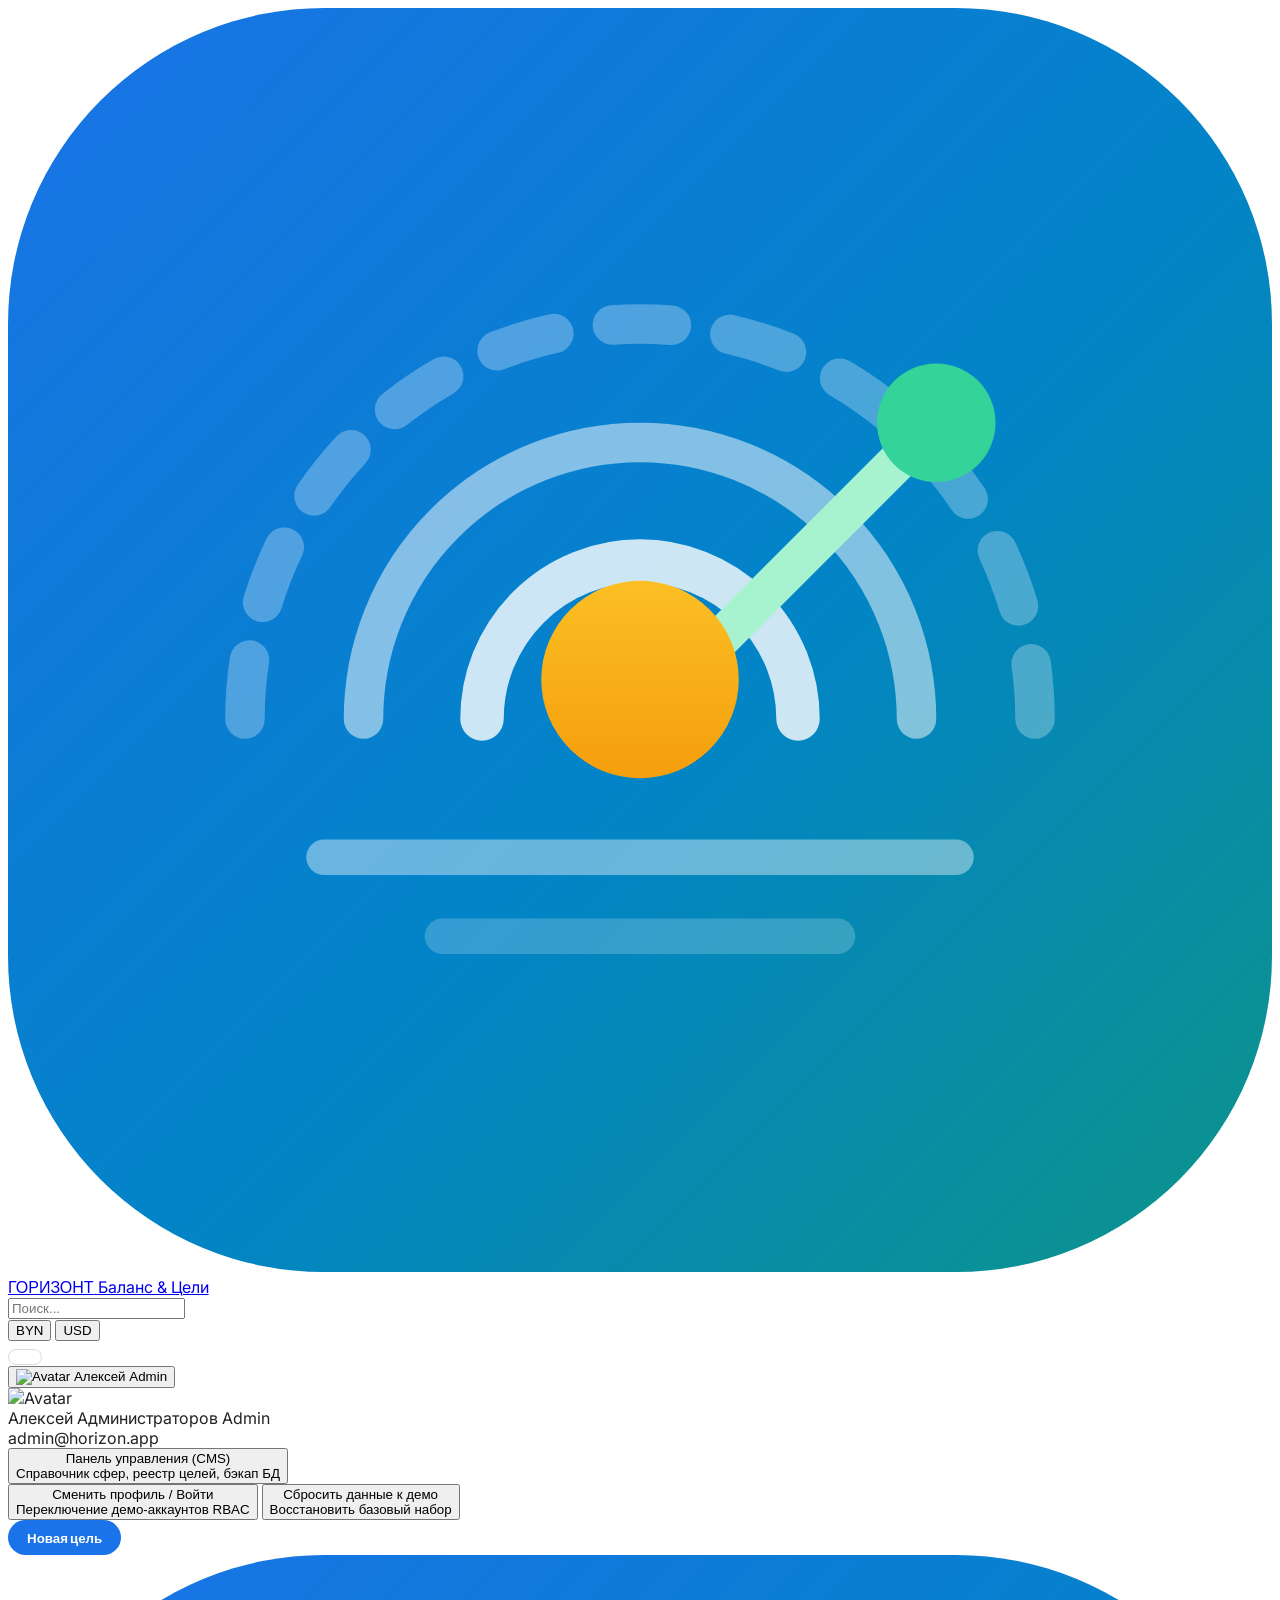
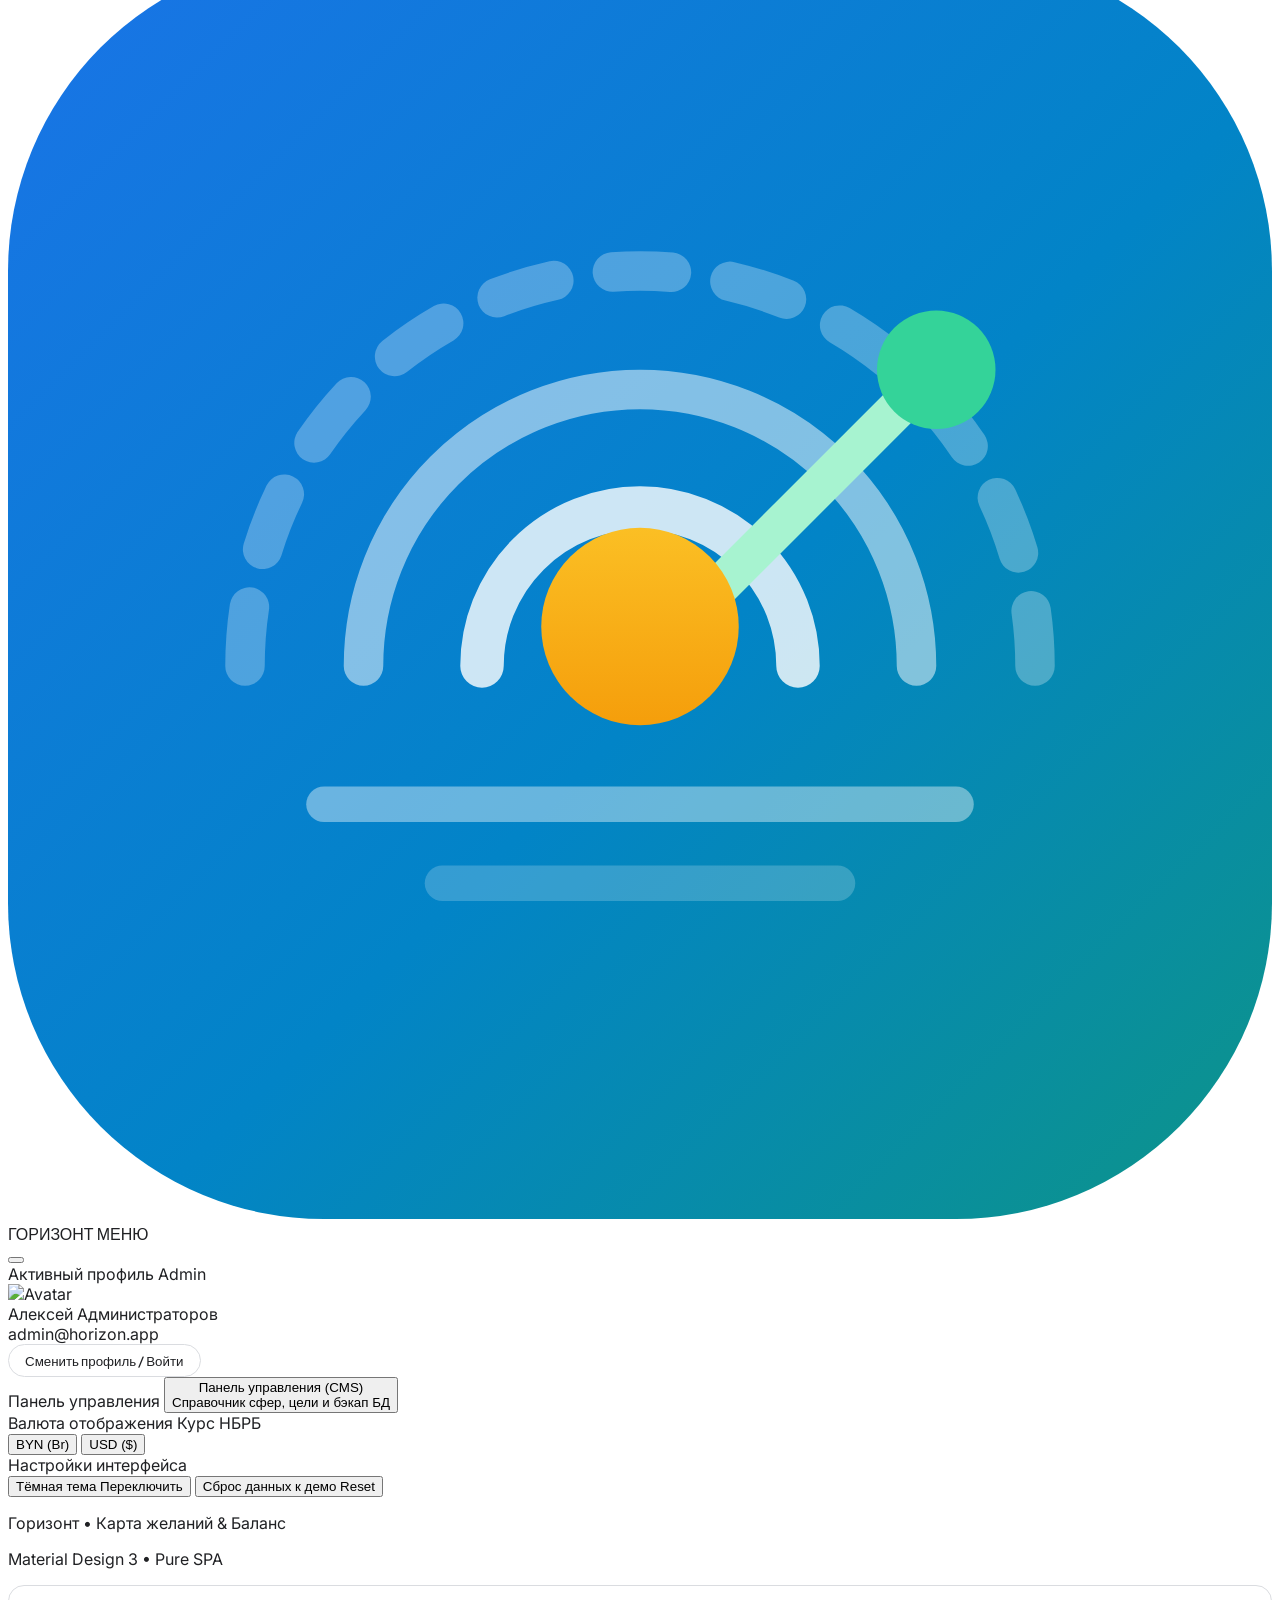
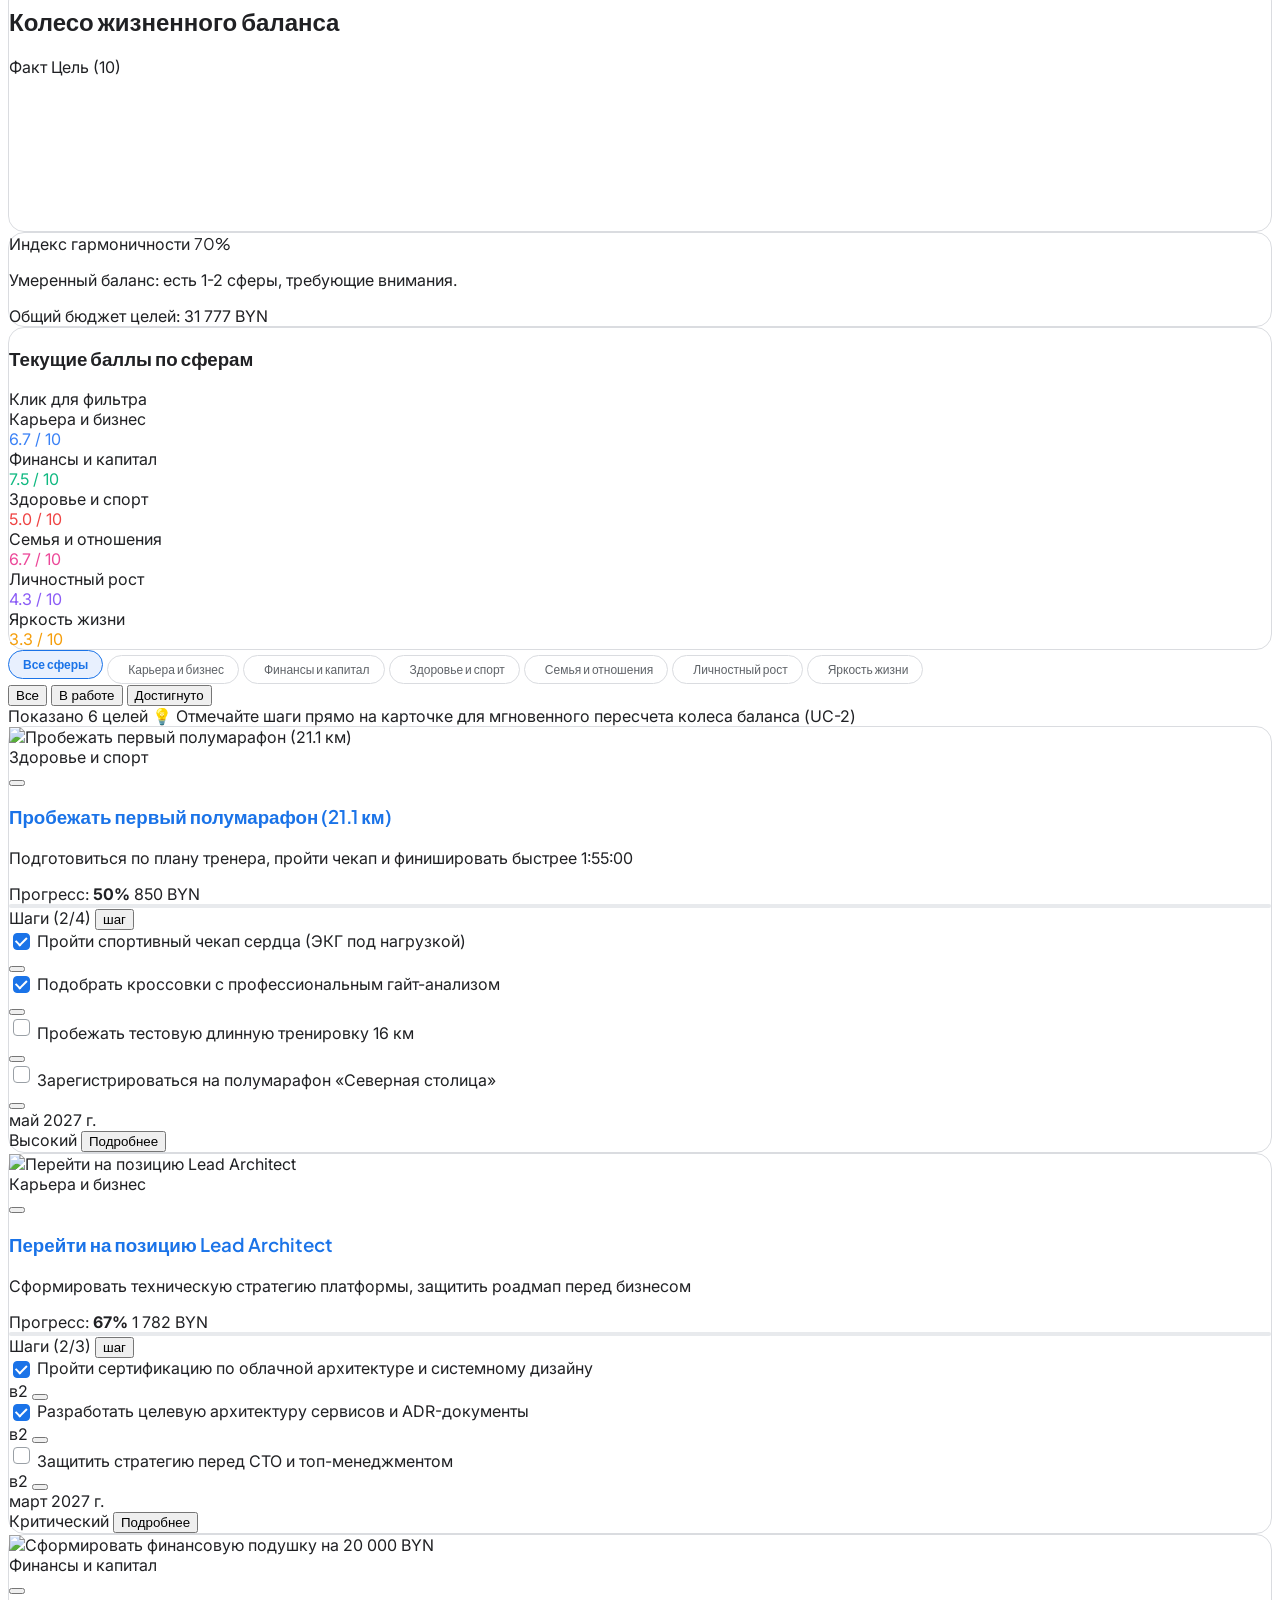
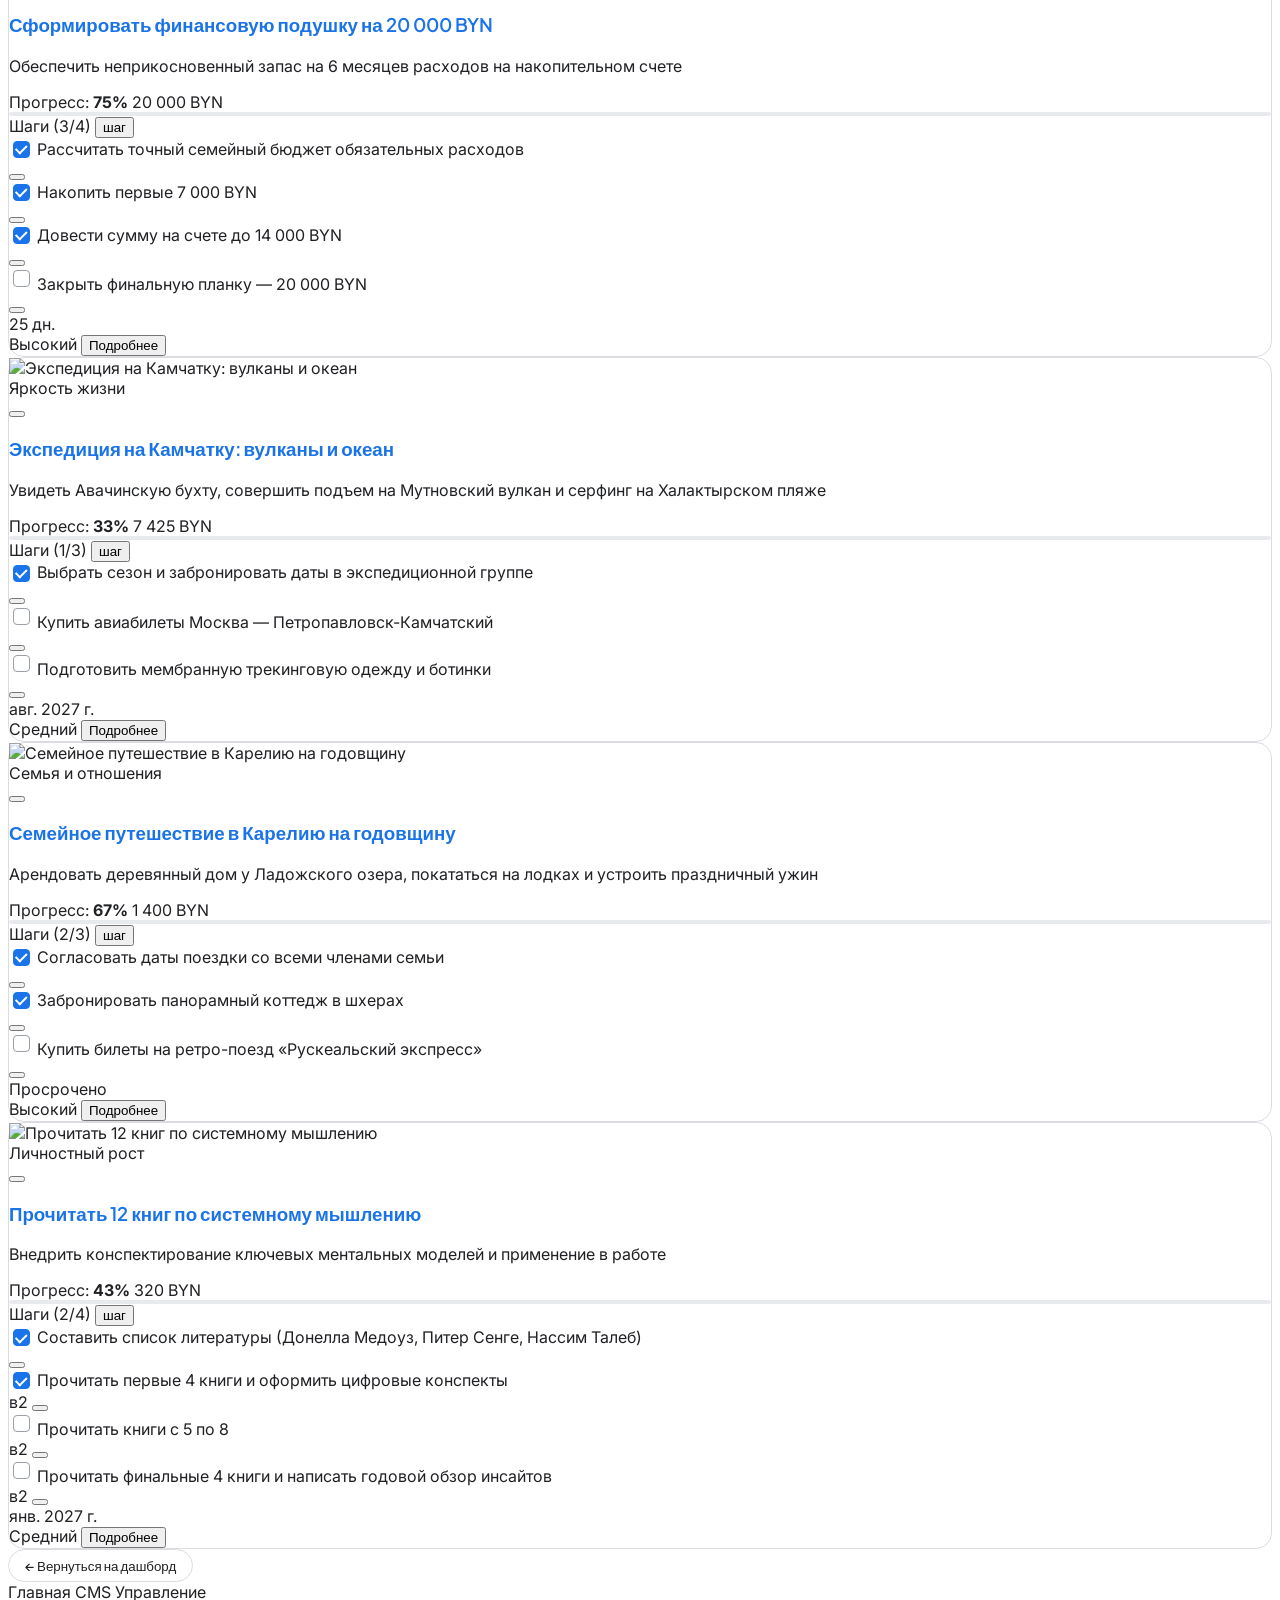
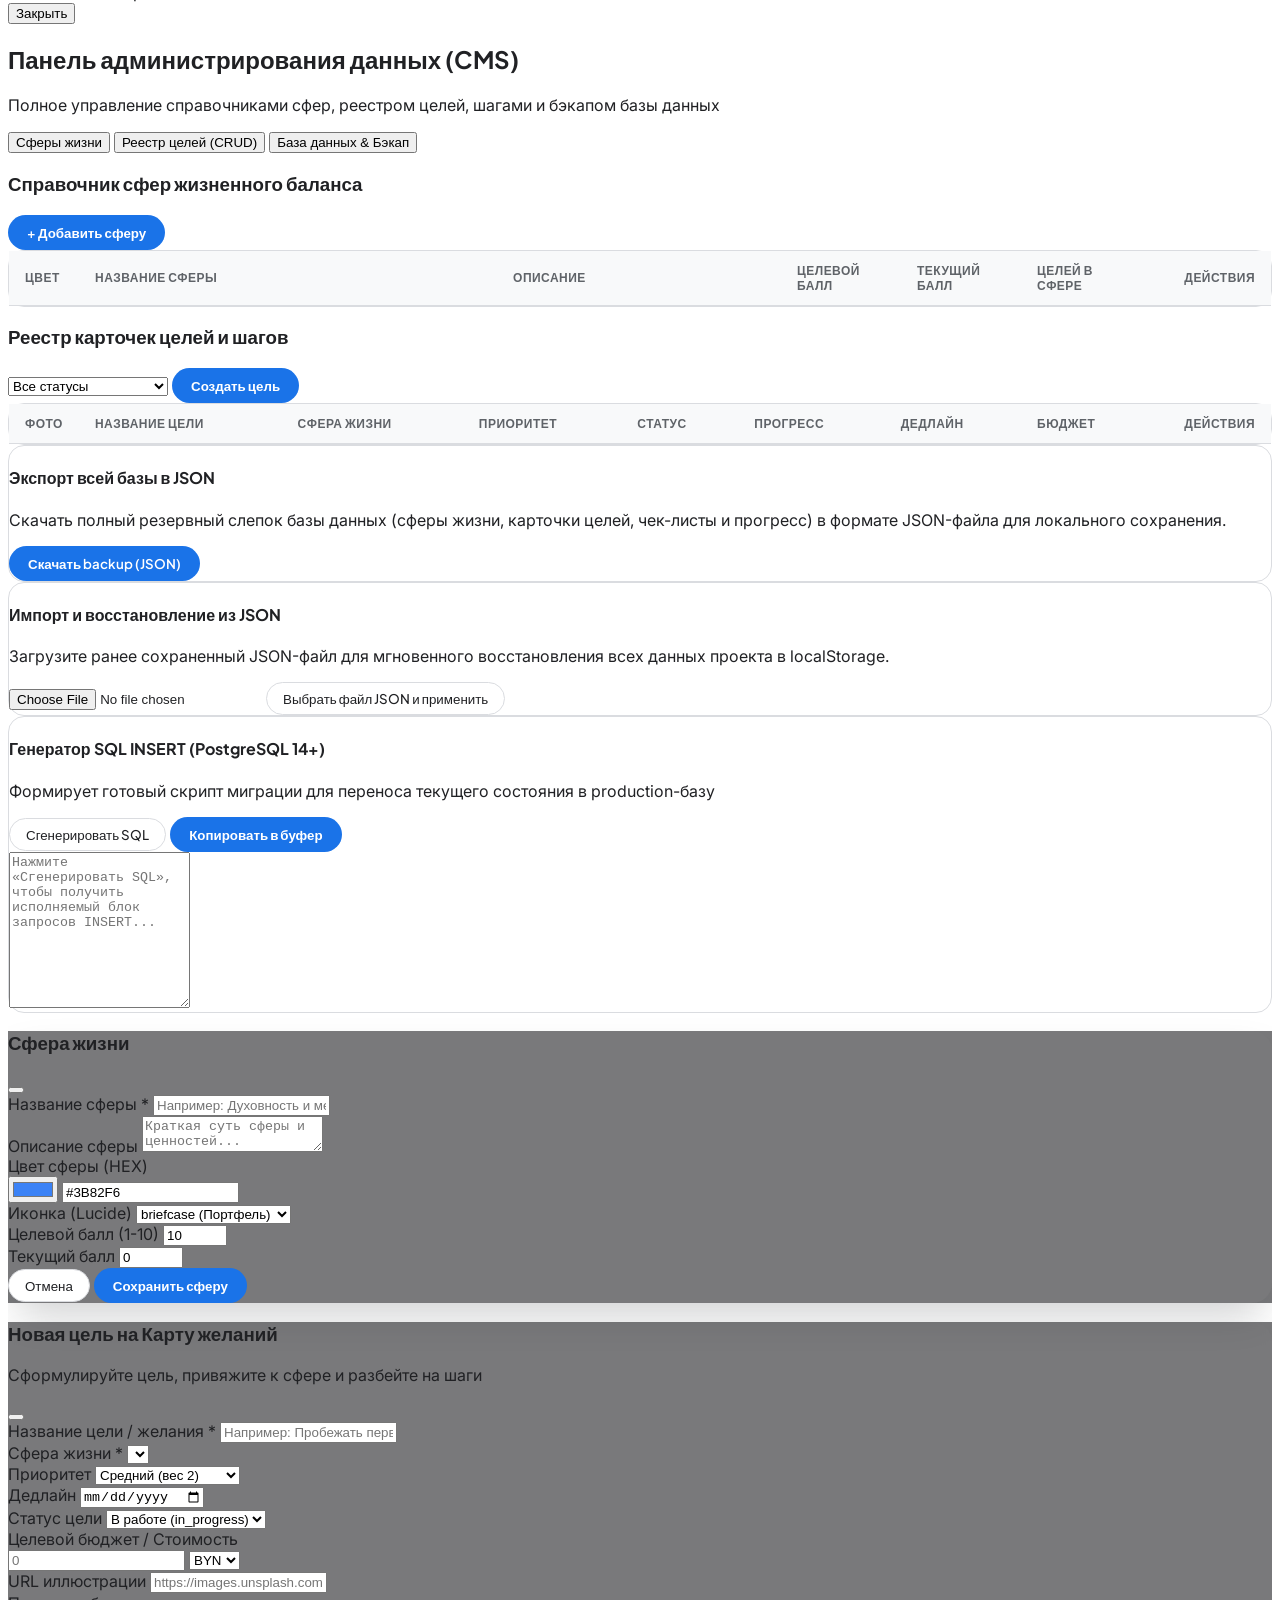
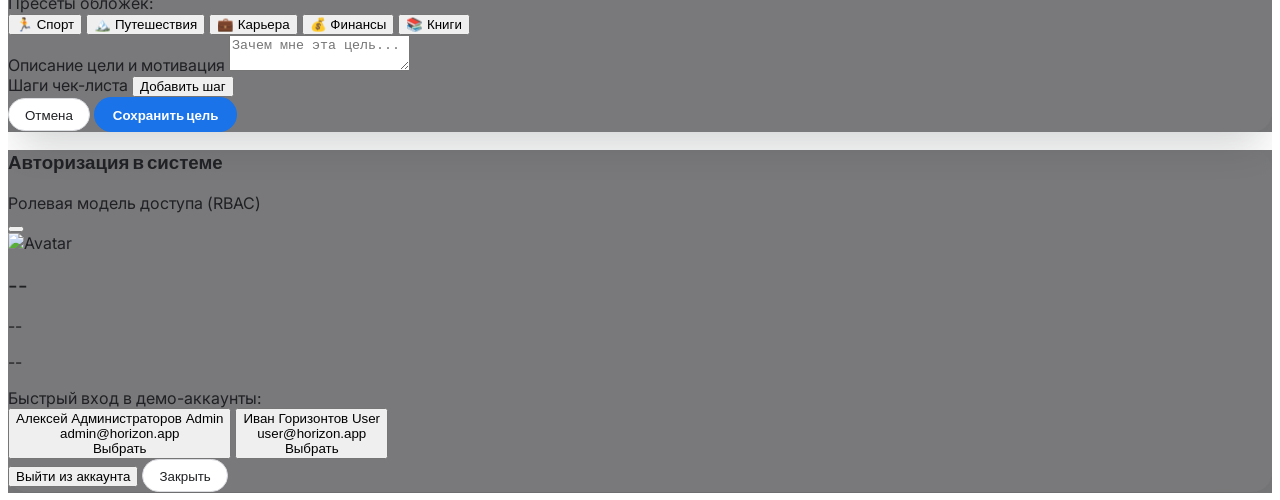
==== src/index.html @ e70617e6 "Refactor navigation UX: remove header switcher, integrate RBAC CMS into profile menu, add CMS return" ====
<!DOCTYPE html>
<html lang="ru" class="scroll-smooth">
<head>
  <meta charset="UTF-8">
  <meta name="viewport" content="width=device-width, initial-scale=1.0">
  <title>Горизонт — Карта желаний & Колесо баланса</title>
  <link rel="icon" type="image/svg+xml" href="assets/favicon.svg">

  <!-- Google Fonts: Plus Jakarta Sans & Inter -->
  <link rel="preconnect" href="https://fonts.googleapis.com">
  <link rel="preconnect" href="https://fonts.gstatic.com" crossorigin>
  <link href="https://fonts.googleapis.com/css2?family=Plus+Jakarta+Sans:wght@400;500;600;700;800&family=Inter:wght@400;500;600;700&display=swap" rel="stylesheet">

  <!-- Tailwind CSS CDN -->
  <script src="https://cdn.tailwindcss.com"></script>
  <script>
    tailwind.config = {
      darkMode: 'class',
      theme: {
        extend: {
          fontFamily: {
            heading: ['Plus Jakarta Sans', 'sans-serif'],
            body: ['Inter', 'sans-serif'],
          },
          colors: {
            google: {
              blue: '#1A73E8',
              'blue-hover': '#174EA6',
              'blue-surface': '#E8F0FE',
              dark: '#202124',
              gray: '#5F6368',
              border: '#DADCE0',
              subtle: '#E8EAED',
              light: '#F8F9FA',
              green: '#1E8E3E',
              red: '#D93025',
              yellow: '#F9AB00',
            }
          }
        }
      }
    }
  </script>

  <!-- Кастомные стили -->
  <link rel="stylesheet" href="styles.css">

  <!-- Chart.js для радарной диаграммы -->
  <script src="https://cdn.jsdelivr.net/npm/chart.js"></script>

  <!-- Lucide Icons -->
  <script src="https://unpkg.com/lucide@latest"></script>

  <!-- Canvas Confetti для празднования 100% цели -->
  <script src="https://cdn.jsdelivr.net/npm/canvas-confetti@1.9.3/dist/confetti.browser.min.js"></script>
</head>

<body class="bg-white dark:bg-[#0B0F19] text-[#202124] dark:text-[#F8FAFC] min-h-screen transition-colors duration-200">

  <!-- ============================================================================ -->
  <!-- ВЕРХНИЙ ХЕДЕР В СТИЛЕ GOOGLE FOR DEVELOPERS (Адаптивный Mobile First)        -->
  <!-- ============================================================================ -->
  <header class="sticky top-0 z-30 bg-white/95 dark:bg-[#111827]/95 backdrop-blur-md border-b border-[#E8EAED] dark:border-[#1F2937] transition-all">
    <div class="max-w-7xl mx-auto px-2.5 sm:px-6 lg:px-8 h-16 flex items-center justify-between gap-1.5 sm:gap-3">
      
      <!-- ЛЕВАЯ ЧАСТЬ: Логотип «ГОРИЗОНТ» -->
      <div class="flex items-center gap-2 shrink-0">
        <a href="#" onclick="window.setAppMode('dashboard'); return false;" class="flex items-center gap-2 hover:opacity-95 transition-opacity" title="Горизонт — Карта желаний и баланс">
          <img src="assets/favicon.svg" alt="Горизонт" class="w-7 h-7 sm:w-8 sm:h-8 rounded-xl shadow-sm shrink-0">
          <div class="flex flex-col">
            <span class="font-heading font-extrabold text-sm sm:text-base tracking-tight text-[#202124] dark:text-white leading-none">ГОРИЗОНТ</span>
            <span class="text-[9px] uppercase tracking-wider font-bold text-[#0D9488] dark:text-[#2DD4BF] leading-tight hidden xs:inline">Баланс &amp; Цели</span>
          </div>
        </a>
      </div>

      <!-- ПРАВАЯ ЧАСТЬ: Компактный блок (Валюта, Тема, Профиль/Меню с CMS, Новая цель) -->
      <div class="flex items-center gap-1.5 sm:gap-2.5 shrink-0">
        
        <!-- Поисковая строка (на больших мониторах >= 1280px) -->
        <div class="relative hidden xl:block w-36">
          <i data-lucide="search" class="w-3.5 h-3.5 text-[#5F6368] dark:text-[#94A3B8] absolute left-3 top-1/2 -translate-y-1/2"></i>
          <input type="text" 
                 id="global-search-input" 
                 placeholder="Поиск..." 
                 class="w-full pl-8 pr-3 py-1 text-xs rounded-full bg-[#F1F3F4] dark:bg-[#1F2937] text-[#202124] dark:text-white placeholder-[#5F6368] dark:placeholder-[#94A3B8] border border-transparent focus:border-[#1A73E8] focus:bg-white dark:focus:bg-[#111827] focus:outline-none transition-all">
        </div>

        <!-- 1. Компактный переключатель валюты: BYN | USD (виден на всех экранах) -->
        <div class="flex items-center p-0.5 rounded-full bg-[#F1F3F4] dark:bg-[#1F2937] border border-[#DADCE0] dark:border-[#374151] text-xs font-semibold shrink-0" 
             id="currency-switcher-wrap"
             title="Переключение валюты: BYN / USD">
          <button id="currency-byn-btn" 
                  onclick="window.setAppCurrency('BYN')" 
                  class="px-2 sm:px-2.5 py-0.5 sm:py-1 rounded-full text-[11px] sm:text-xs font-bold transition-all bg-[#1A73E8] text-white shadow-sm"
                  title="Отображать суммы в белорусских рублях (BYN)">
            BYN
          </button>
          <button id="currency-usd-btn" 
                  onclick="window.setAppCurrency('USD')" 
                  class="px-2 sm:px-2.5 py-0.5 sm:py-1 rounded-full text-[11px] sm:text-xs font-medium text-[#5F6368] dark:text-[#94A3B8] hover:text-[#202124] dark:hover:text-white transition-all"
                  title="Отображать суммы в долларах США (USD)">
            USD
          </button>
        </div>

        <!-- 2. Переключатель темы (Dark / Light) -->
        <button id="theme-toggle-btn" 
                onclick="window.toggleAppTheme()"
                class="google-btn-outlined p-1.5 sm:p-2 text-xs flex items-center justify-center shrink-0 rounded-full"
                title="Переключить тему">
          <i id="theme-icon" data-lucide="moon" class="w-3.5 h-3.5 sm:w-4 sm:h-4"></i>
        </button>

        <!-- 3. Меню Профиля и Управления (Контекстное меню с доступом к CMS для Admin) -->
        <div class="relative">
          <button id="header-profile-btn" 
                  onclick="window.toggleUserMenu()" 
                  class="flex items-center gap-1.5 p-1 sm:pl-1.5 sm:pr-2 sm:py-1 rounded-full border border-[#DADCE0] dark:border-[#374151] hover:bg-[#F1F3F4] dark:hover:bg-[#1F2937] transition-all text-xs shrink-0"
                  title="Меню профиля и управление"
                  aria-label="Открыть меню профиля">
            <img id="header-user-avatar" src="https://images.unsplash.com/photo-1535713875002-d1d0cf377fde?auto=format&fit=crop&w=200&q=80" alt="Avatar" class="w-6 h-6 sm:w-5 sm:h-5 rounded-full object-cover">
            <span id="header-user-name" class="font-bold text-[#202124] dark:text-white max-w-[75px] truncate hidden md:inline">Алексей</span>
            <span id="header-user-role-badge" class="px-1.5 py-0.2 rounded text-[9px] font-extrabold uppercase tracking-wider bg-emerald-100 text-emerald-800 dark:bg-emerald-950 dark:text-emerald-300 hidden md:inline-block">Admin</span>
            <i data-lucide="more-vertical" class="w-3.5 h-3.5 text-[#5F6368] dark:text-[#94A3B8]"></i>
          </button>

          <!-- Выпадающее меню профиля (Desktop Dropdown) -->
          <div id="desktop-user-menu" 
               class="hidden absolute right-0 mt-2 w-72 rounded-2xl bg-white dark:bg-[#111827] border border-[#DADCE0] dark:border-[#1F2937] shadow-xl z-50 p-3 space-y-2 transition-all">
            <!-- Шапка пользователя -->
            <div class="flex items-center gap-3 pb-2.5 border-b border-[#E8EAED] dark:border-[#1F2937]">
              <img id="menu-user-avatar" src="https://images.unsplash.com/photo-1535713875002-d1d0cf377fde?auto=format&fit=crop&w=200&q=80" alt="Avatar" class="w-10 h-10 rounded-full object-cover border border-[#DADCE0] dark:border-[#374151]">
              <div class="min-w-0 flex-1">
                <div class="flex items-center justify-between">
                  <span id="menu-user-name" class="font-bold text-xs text-[#202124] dark:text-white truncate">Алексей Администраторов</span>
                  <span id="menu-user-role-badge" class="px-1.5 py-0.2 rounded text-[9px] font-extrabold uppercase tracking-wider bg-emerald-100 text-emerald-800 dark:bg-emerald-950 dark:text-emerald-300">Admin</span>
                </div>
                <div id="menu-user-email" class="text-[11px] text-[#5F6368] dark:text-[#94A3B8] font-mono truncate">admin@horizon.app</div>
              </div>
            </div>

            <!-- Пункт меню: Панель управления (CMS) — СТРОГО ДЛЯ РОЛИ ADMIN ПО RBAC -->
            <div id="menu-cms-item-container">
              <button id="menu-cms-btn" 
                      onclick="window.openCMSFromMenu()" 
                      class="w-full text-left p-2 rounded-xl text-xs font-semibold text-[#1A73E8] hover:bg-blue-50 dark:hover:bg-blue-950/40 flex items-center gap-2.5 transition-colors">
                <div class="p-1.5 rounded-lg bg-blue-100 dark:bg-blue-950 text-[#1A73E8] shrink-0">
                  <i data-lucide="sliders" class="w-4 h-4"></i>
                </div>
                <div>
                  <div class="font-bold">Панель управления (CMS)</div>
                  <div class="text-[10px] text-[#5F6368] dark:text-[#94A3B8] font-normal">Справочник сфер, реестр целей, бэкап БД</div>
                </div>
              </button>
            </div>

            <!-- Пункт меню: Сменить профиль / Войти (RBAC) -->
            <button onclick="window.closeAllMenus(); window.openAuthModal();" 
                    class="w-full text-left p-2 rounded-xl text-xs font-medium text-[#202124] dark:text-white hover:bg-[#F1F3F4] dark:hover:bg-[#1F2937] flex items-center gap-2.5 transition-colors">
              <div class="p-1.5 rounded-lg bg-[#F1F3F4] dark:bg-[#1F2937] text-[#5F6368] dark:text-[#94A3B8] shrink-0">
                <i data-lucide="user-check" class="w-4 h-4"></i>
              </div>
              <div>
                <div class="font-semibold">Сменить профиль / Войти</div>
                <div class="text-[10px] text-[#5F6368] dark:text-[#94A3B8]">Переключение демо-аккаунтов RBAC</div>
              </div>
            </button>

            <!-- Пункт меню: Сброс к демо-данным -->
            <button onclick="window.closeAllMenus(); window.resetAppDemo();" 
                    class="w-full text-left p-2 rounded-xl text-xs font-medium text-[#D93025] hover:bg-red-50 dark:hover:bg-red-950/20 flex items-center gap-2.5 transition-colors">
              <div class="p-1.5 rounded-lg bg-red-100/60 dark:bg-red-950 text-[#D93025] shrink-0">
                <i data-lucide="rotate-ccw" class="w-4 h-4"></i>
              </div>
              <div>
                <div class="font-semibold">Сбросить данные к демо</div>
                <div class="text-[10px] text-[#5F6368] dark:text-[#94A3B8]">Восстановить базовый набор</div>
              </div>
            </button>
          </div>
        </div>

        <!-- 4. КНОПКА «+ НОВАЯ ЦЕЛЬ» (Видна ВСЕГДА) -->
        <button id="open-create-goal-modal" class="google-btn-primary flex items-center gap-1.5 text-xs font-semibold px-2.5 sm:px-3.5 py-1.5 rounded-full shrink-0 shadow-sm">
          <i data-lucide="plus" class="w-3.5 h-3.5"></i>
          <span class="hidden sm:inline">Новая цель</span>
        </button>

      </div>

    </div>
  </header>

  <!-- ============================================================================ -->
  <!-- ВЫДВИЖНОЕ МОБИЛЬНОЕ МЕНЮ (Mobile Drawer / Меню-Бургер в стиле M3)            -->
  <!-- ============================================================================ -->
  <div id="mobile-drawer" class="fixed inset-0 z-50 transition-opacity duration-200 opacity-0 pointer-events-none md:hidden">
    <!-- Backdrop с размытием -->
    <div id="mobile-drawer-backdrop" 
         onclick="window.closeMobileDrawer()" 
         class="absolute inset-0 bg-black/40 backdrop-blur-sm transition-opacity"></div>

    <!-- Выдвижная панель справа -->
    <div id="mobile-drawer-panel" 
         class="absolute top-0 right-0 w-[310px] max-w-[85vw] h-full bg-white dark:bg-[#111827] border-l border-[#DADCE0] dark:border-[#1F2937] shadow-2xl flex flex-col justify-between p-5 transform translate-x-full transition-transform duration-300 ease-out overflow-y-auto">
      
      <!-- Верхняя часть панели: Заголовок, Профиль, Режимы, Валюта и Настройки -->
      <div class="space-y-4">
        
        <!-- Заголовок ящика и кнопка закрытия -->
        <div class="flex items-center justify-between pb-3 border-b border-[#E8EAED] dark:border-[#1F2937]">
          <div class="flex items-center gap-2">
            <img src="assets/favicon.svg" alt="Логотип" class="w-6 h-6 rounded-lg">
            <span class="font-heading font-extrabold text-sm tracking-tight text-[#202124] dark:text-white">ГОРИЗОНТ МЕНЮ</span>
          </div>
          <button type="button" 
                  onclick="window.closeMobileDrawer()" 
                  class="p-1.5 rounded-full text-[#5F6368] dark:text-[#94A3B8] hover:bg-[#F1F3F4] dark:hover:bg-[#1F2937] transition-all"
                  title="Закрыть меню">
            <i data-lucide="x" class="w-5 h-5"></i>
          </button>
        </div>

        <!-- 1. Профиль пользователя и кнопка авторизации (RBAC) -->
        <div class="p-3.5 rounded-2xl bg-[#F8F9FA] dark:bg-[#1F2937]/70 border border-[#DADCE0] dark:border-[#374151]">
          <div class="flex items-center justify-between mb-2">
            <span class="text-[10px] font-bold uppercase tracking-wider text-[#5F6368] dark:text-[#94A3B8]">Активный профиль</span>
            <span id="mobile-user-role-badge" class="px-1.5 py-0.2 rounded text-[9px] font-extrabold uppercase tracking-wider bg-emerald-100 text-emerald-800 dark:bg-emerald-950 dark:text-emerald-300">Admin</span>
          </div>
          <div class="flex items-center gap-3">
            <img id="mobile-user-avatar" src="https://images.unsplash.com/photo-1535713875002-d1d0cf377fde?auto=format&fit=crop&w=200&q=80" alt="Avatar" class="w-10 h-10 rounded-full object-cover border border-[#DADCE0] dark:border-[#374151]">
            <div class="min-w-0 flex-1">
              <div id="mobile-user-name" class="font-bold text-xs text-[#202124] dark:text-white truncate">Алексей Администраторов</div>
              <div id="mobile-user-email" class="text-[11px] text-[#5F6368] dark:text-[#94A3B8] font-mono truncate">admin@horizon.app</div>
            </div>
          </div>
          <button type="button" 
                  onclick="window.closeMobileDrawer(); window.openAuthModal();" 
                  class="mt-3 w-full google-btn-outlined py-1.5 px-3 text-xs font-semibold flex items-center justify-center gap-1.5 text-[#1A73E8] border-[#1A73E8]">
            <i data-lucide="user-check" class="w-3.5 h-3.5"></i>
            <span>Сменить профиль / Войти</span>
          </button>
        </div>

        <!-- 2. Пункт CMS (Строго по ролевой модели RBAC для роли Admin) -->
        <div id="mobile-cms-item-container" class="space-y-1">
          <label class="text-[10px] font-bold uppercase tracking-wider text-[#1A73E8] dark:text-[#60A5FA]">Панель управления</label>
          <button id="mobile-nav-cms-btn" 
                  type="button" 
                  onclick="window.openCMSFromMenu();" 
                  class="w-full p-2.5 rounded-xl border border-blue-200 dark:border-blue-900 bg-blue-50/70 dark:bg-blue-950/40 font-semibold text-xs text-[#1A73E8] dark:text-[#60A5FA] hover:bg-blue-100 dark:hover:bg-blue-900/50 flex items-center gap-2.5 transition-all shadow-sm">
            <i data-lucide="sliders" class="w-4 h-4 text-[#1A73E8] dark:text-[#60A5FA]"></i>
            <div class="text-left">
              <div class="font-bold">Панель управления (CMS)</div>
              <div class="text-[10px] text-[#5F6368] dark:text-[#94A3B8] font-normal">Справочник сфер, цели и бэкап БД</div>
            </div>
          </button>
        </div>

        <!-- 3. Валюта отображения: BYN | USD -->
        <div class="space-y-1.5">
          <div class="flex items-center justify-between">
            <label class="text-[10px] font-bold uppercase tracking-wider text-[#5F6368] dark:text-[#94A3B8]">Валюта отображения</label>
            <span class="text-[10px] text-[#5F6368] dark:text-[#94A3B8] font-mono">Курс НБРБ</span>
          </div>
          <div class="grid grid-cols-2 gap-2 p-1 rounded-xl bg-[#F1F3F4] dark:bg-[#1F2937] border border-[#DADCE0] dark:border-[#374151]">
            <button id="mobile-currency-byn-btn" 
                    type="button" 
                    onclick="window.setAppCurrency('BYN')" 
                    class="py-1.5 px-3 rounded-lg text-xs font-bold transition-all bg-[#1A73E8] text-white shadow-sm flex items-center justify-center gap-1">
              <span>BYN (Br)</span>
            </button>
            <button id="mobile-currency-usd-btn" 
                    type="button" 
                    onclick="window.setAppCurrency('USD')" 
                    class="py-1.5 px-3 rounded-lg text-xs font-medium text-[#5F6368] dark:text-[#94A3B8] hover:text-[#202124] dark:hover:text-white transition-all flex items-center justify-center gap-1">
              <span>USD ($)</span>
            </button>
          </div>
        </div>

        <!-- 4. Тема оформления и системные действия -->
        <div class="space-y-2 pt-2 border-t border-[#E8EAED] dark:border-[#1F2937]">
          <label class="text-[10px] font-bold uppercase tracking-wider text-[#5F6368] dark:text-[#94A3B8]">Настройки интерфейса</label>
          <div class="space-y-2">
            <!-- Переключатель темы -->
            <button type="button" 
                    onclick="window.toggleAppTheme()" 
                    class="w-full p-2.5 rounded-xl border border-[#DADCE0] dark:border-[#374151] text-xs font-medium text-[#202124] dark:text-white hover:bg-[#F8F9FA] dark:hover:bg-[#1F2937] flex items-center justify-between transition-all">
              <span class="flex items-center gap-2">
                <i id="mobile-theme-icon" data-lucide="moon" class="w-4 h-4 text-[#1A73E8]"></i>
                <span id="mobile-theme-text">Тёмная тема</span>
              </span>
              <span class="text-[10px] text-[#5F6368] dark:text-[#94A3B8]">Переключить</span>
            </button>

            <!-- Сброс к демо-данным -->
            <button type="button" 
                    onclick="window.closeMobileDrawer(); window.resetAppDemo();" 
                    class="w-full p-2.5 rounded-xl border border-[#DADCE0] dark:border-[#374151] text-xs font-medium text-[#5F6368] dark:text-[#94A3B8] hover:text-[#D93025] hover:border-red-300 hover:bg-red-50/50 dark:hover:bg-red-950/20 flex items-center justify-between transition-all">
              <span class="flex items-center gap-2">
                <i data-lucide="rotate-ccw" class="w-4 h-4 text-[#D93025]"></i>
                <span>Сброс данных к демо</span>
              </span>
              <span class="text-[10px] text-[#9AA0A6]">Reset</span>
            </button>
          </div>
        </div>

      </div>

      <!-- Подвал мобильного ящика -->
      <div class="pt-4 border-t border-[#E8EAED] dark:border-[#1F2937] text-center">
        <p class="text-[11px] font-medium text-[#5F6368] dark:text-[#94A3B8]">
          Горизонт • Карта желаний & Баланс
        </p>
        <p class="text-[10px] text-[#9AA0A6] mt-0.5">
          Material Design 3 • Pure SPA
        </p>
      </div>

    </div>
  </div>

  <!-- ============================================================================ -->
  <!-- 1. РЕЖИМ ВИЗУАЛЬНОГО ДАШБОРДА (По умолчанию) -->
  <!-- ============================================================================ -->
  <main id="dashboard-view" class="max-w-7xl mx-auto px-3 sm:px-6 lg:px-8 py-4 sm:py-6 space-y-4 sm:space-y-6">

    <!-- ДВУХКОЛОНОЧНЫЙ АНАЛИТИЧЕСКИЙ БЛОК -->
    <section class="grid grid-cols-1 lg:grid-cols-12 gap-6 items-stretch">
      
      <!-- Слева (7 колонок): Колесо баланса (радарная диаграмма) -->
      <div class="lg:col-span-7 google-card p-4 sm:p-6 flex flex-col justify-between">
        <div class="flex items-center justify-between mb-2">
          <div class="flex items-center gap-2">
            <span class="w-2.5 h-2.5 rounded-full bg-[#1A73E8]"></span>
            <h2 class="text-base font-bold text-[#202124] dark:text-white font-heading">
              Колесо жизненного баланса
            </h2>
          </div>
          <div class="flex items-center gap-3 sm:gap-4 text-xs text-[#5F6368] dark:text-[#94A3B8] font-medium">
            <span class="flex items-center gap-1.5">
              <span class="w-2.5 h-2.5 rounded-full bg-[#1A73E8]"></span>
              Факт
            </span>
            <span class="flex items-center gap-1.5">
              <span class="w-2.5 h-2.5 rounded-full border border-dashed border-[#9AA0A6]"></span>
              Цель (10)
            </span>
          </div>
        </div>

        <div class="relative w-full h-[270px] sm:h-[330px]">
          <canvas id="radarChartCanvas"></canvas>
        </div>
      </div>

      <!-- Справа (5 колонок): Индекс гармонии + Сетка 2x3 сфер -->
      <div class="lg:col-span-5 flex flex-col gap-4">
        
        <!-- Индекс гармоничности -->
        <div class="google-card p-4 sm:p-5">
          <div class="flex items-center justify-between mb-2">
            <span class="text-xs font-semibold text-[#5F6368] dark:text-[#94A3B8] uppercase tracking-wider">
              Индекс гармоничности
            </span>
            <span id="harmony-index-value" class="text-3xl font-extrabold font-heading text-[#1A73E8] dark:text-[#60A5FA]">
              --%
            </span>
          </div>

          <div class="w-full bg-[#E8EAED] dark:bg-[#1F2937] h-2 rounded-full overflow-hidden mb-2">
            <div id="harmony-index-progress" 
                 class="h-full rounded-full bg-gradient-to-r from-indigo-500 to-emerald-500 transition-all duration-500" 
                 style="width: 0%;"></div>
          </div>
          <p id="harmony-index-desc" class="text-xs text-[#5F6368] dark:text-[#94A3B8]">
            Расчет баланса между жизненными сферами...
          </p>

          <!-- Общий бюджет целей с автопересчетом валюты -->
          <div class="mt-3 pt-3 border-t border-[#E8EAED] dark:border-[#1F2937] flex items-center justify-between text-xs">
            <span class="text-[#5F6368] dark:text-[#94A3B8] flex items-center gap-1.5 font-medium">
              <i data-lucide="wallet" class="w-3.5 h-3.5 text-[#0D9488]"></i>
              Общий бюджет целей:
            </span>
            <span id="total-goals-budget" class="font-mono font-bold text-xs text-[#202124] dark:text-white">
              -- BYN
            </span>
          </div>
        </div>

        <!-- Текущие баллы по сферам (Сетка 2x3) -->
        <div class="google-card p-4 sm:p-5 flex-1 flex flex-col justify-between">
          <div class="flex items-center justify-between mb-3">
            <h3 class="text-xs font-bold uppercase tracking-wider text-[#5F6368] dark:text-[#94A3B8] font-heading">
              Текущие баллы по сферам
            </h3>
            <span class="text-[11px] text-[#5F6368] dark:text-[#94A3B8]">Клик для фильтра</span>
          </div>

          <div id="spheres-mini-grid" class="grid grid-cols-2 gap-2.5">
            <!-- Заполняется динамически -->
          </div>
        </div>

      </div>
    </section>

    <!-- СТРОКА ФИЛЬТРАЦИИ (Без видимой серой полосы прокрутки .no-scrollbar) -->
    <section class="space-y-3">
      <div class="flex flex-col md:flex-row md:items-center justify-between gap-3">
        
        <!-- Чипс-меню сфер жизни (с классом no-scrollbar) -->
        <div id="spheres-filter-container" class="no-scrollbar flex items-center gap-1.5 overflow-x-auto pb-1 max-w-full">
          <!-- Заполняется динамически -->
        </div>

        <!-- Переключатель статуса целей -->
        <div class="flex items-center gap-1 p-1 rounded-full bg-[#F1F3F4] dark:bg-[#111827] border border-[#DADCE0] dark:border-[#1F2937] shrink-0 self-start md:self-auto">
          <button data-status="all" 
                  class="status-filter-btn px-3.5 py-1 rounded-full text-xs font-semibold bg-[#1A73E8] text-white transition-all">
            Все
          </button>
          <button data-status="in_progress" 
                  class="status-filter-btn px-3.5 py-1 rounded-full text-xs font-medium text-[#5F6368] dark:text-[#94A3B8] hover:text-[#202124] dark:hover:text-white transition-all">
            В работе
          </button>
          <button data-status="achieved" 
                  class="status-filter-btn px-3.5 py-1 rounded-full text-xs font-medium text-[#5F6368] dark:text-[#94A3B8] hover:text-[#202124] dark:hover:text-white transition-all">
            Достигнуто
          </button>
        </div>

      </div>

      <div class="flex items-center justify-between px-1 text-xs text-[#5F6368] dark:text-[#94A3B8]">
        <span id="goals-count-badge" class="font-medium">Загрузка целей...</span>
        <span class="hidden sm:inline">
          💡 Отмечайте шаги прямо на карточке для мгновенного пересчета колеса баланса (UC-2)
        </span>
      </div>
    </section>

    <!-- СЕТКА КАРТОЧЕК ЦЕЛЕЙ -->
    <section>
      <div id="goals-grid" class="grid grid-cols-1 sm:grid-cols-2 lg:grid-cols-3 xl:grid-cols-4 gap-4 sm:gap-6">
        <!-- Карточки целей рендерятся динамически -->
      </div>
    </section>

  </main>

  <!-- ============================================================================ -->
  <!-- 2. РЕЖИМ CMS АДМИН-ПАНЕЛИ (Скрыт по умолчанию) -->
  <!-- ============================================================================ -->
  <main id="cms-view" class="max-w-7xl mx-auto px-3 sm:px-6 lg:px-8 py-4 sm:py-6 space-y-4 sm:space-y-6 hidden">
    
    <!-- Панель возврата к дашборду (Выход из CMS) -->
    <div class="flex items-center justify-between pb-3.5 border-b border-[#E8EAED] dark:border-[#1F2937]">
      <div class="flex items-center gap-2 sm:gap-3">
        <button type="button" 
                onclick="window.setAppMode('dashboard')" 
                class="google-btn-outlined px-3.5 py-1.5 text-xs font-semibold flex items-center gap-1.5 rounded-full hover:bg-[#F1F3F4] dark:hover:bg-[#1F2937] transition-all"
                title="Вернуться к дашборду и колесу баланса">
          <i data-lucide="arrow-left" class="w-4 h-4 text-[#1A73E8]"></i>
          <span>← Вернуться на дашборд</span>
        </button>
        <div class="hidden sm:flex items-center gap-1.5 text-xs text-[#5F6368] dark:text-[#94A3B8]">
          <span class="hover:underline cursor-pointer" onclick="window.setAppMode('dashboard')">Главная</span>
          <i data-lucide="chevron-right" class="w-3.5 h-3.5"></i>
          <span class="font-bold text-[#202124] dark:text-white">CMS Управление</span>
        </div>
      </div>

      <!-- Кнопка-крестик быстрого закрытия CMS -->
      <button type="button" 
              onclick="window.setAppMode('dashboard')" 
              class="p-1.5 sm:px-2.5 sm:py-1 rounded-full text-[#5F6368] dark:text-[#94A3B8] hover:bg-[#F1F3F4] dark:hover:bg-[#1F2937] hover:text-[#202124] dark:hover:text-white transition-all flex items-center gap-1.5 text-xs"
              title="Закрыть CMS и вернуться на дашборд"
              aria-label="Закрыть панель управления">
        <span class="hidden sm:inline font-medium">Закрыть</span>
        <i data-lucide="x" class="w-4 h-4"></i>
      </button>
    </div>
    
    <!-- Шапка CMS с переключателем 3 вкладок -->
    <div class="flex flex-col sm:flex-row sm:items-center justify-between gap-4 pb-4 border-b border-[#E8EAED] dark:border-[#1F2937]">
      <div>
        <h2 class="text-lg sm:text-xl font-bold font-heading text-[#202124] dark:text-white flex items-center gap-2">
          <i data-lucide="sliders" class="w-5 h-5 text-[#1A73E8]"></i>
          Панель администрирования данных (CMS)
        </h2>
        <p class="text-xs text-[#5F6368] dark:text-[#94A3B8] mt-0.5">
          Полное управление справочниками сфер, реестром целей, шагами и бэкапом базы данных
        </p>
      </div>

      <!-- Вкладки CMS (горизонтальный скролл без ползунка на смартфонах) -->
      <div class="no-scrollbar flex items-center gap-1.5 p-1 rounded-xl bg-[#F1F3F4] dark:bg-[#111827] border border-[#DADCE0] dark:border-[#1F2937] overflow-x-auto max-w-full shrink-0">
        <button id="cms-tab-spheres-btn" 
                class="cms-tab-btn px-3.5 py-1.5 rounded-lg text-xs font-semibold bg-white dark:bg-[#1F2937] text-[#1A73E8] shadow-sm transition-all flex items-center gap-1.5">
          <i data-lucide="layers" class="w-3.5 h-3.5"></i>
          <span>Сферы жизни</span>
        </button>
        <button id="cms-tab-goals-btn" 
                class="cms-tab-btn px-3.5 py-1.5 rounded-lg text-xs font-medium text-[#5F6368] dark:text-[#94A3B8] hover:text-[#202124] dark:hover:text-white transition-all flex items-center gap-1.5">
          <i data-lucide="list-todo" class="w-3.5 h-3.5"></i>
          <span>Реестр целей (CRUD)</span>
        </button>
        <button id="cms-tab-database-btn" 
                class="cms-tab-btn px-3.5 py-1.5 rounded-lg text-xs font-medium text-[#5F6368] dark:text-[#94A3B8] hover:text-[#202124] dark:hover:text-white transition-all flex items-center gap-1.5">
          <i data-lucide="database" class="w-3.5 h-3.5"></i>
          <span>База данных & Бэкап</span>
        </button>
      </div>
    </div>

    <!-- ВКЛАДКА 1: УПРАВЛЕНИЕ СФЕРАМИ ЖИЗНИ -->
    <section id="cms-tab-spheres-content" class="space-y-4">
      <div class="flex items-center justify-between">
        <h3 class="text-sm font-bold text-[#202124] dark:text-white font-heading uppercase tracking-wider">
          Справочник сфер жизненного баланса
        </h3>
        <button id="cms-open-create-sphere-btn" class="google-btn-primary text-xs flex items-center gap-1.5 py-1.5">
          <i data-lucide="plus" class="w-4 h-4"></i>
          <span>+ Добавить сферу</span>
        </button>
      </div>

      <!-- Таблица сфер -->
      <div class="google-card overflow-hidden">
        <div class="overflow-x-auto">
          <table class="google-table">
            <thead>
              <tr>
                <th style="width: 70px;">Цвет</th>
                <th>Название сферы</th>
                <th>Описание</th>
                <th style="width: 120px;">Целевой балл</th>
                <th style="width: 120px;">Текущий балл</th>
                <th style="width: 110px;">Целей в сфере</th>
                <th style="width: 140px; text-align: right;">Действия</th>
              </tr>
            </thead>
            <tbody id="cms-spheres-table-body">
              <!-- Заполняется динамически -->
            </tbody>
          </table>
        </div>
      </div>
    </section>

    <!-- ВКЛАДКА 2: РЕЕСТР ЦЕЛЕЙ И ЧЕК-ЛИСТОВ (CRUD) -->
    <section id="cms-tab-goals-content" class="space-y-4 hidden">
      <div class="flex flex-col sm:flex-row sm:items-center justify-between gap-3">
        <h3 class="text-sm font-bold text-[#202124] dark:text-white font-heading uppercase tracking-wider">
          Реестр карточек целей и шагов
        </h3>

        <!-- Фильтры статуса в CMS (включая черновики и архив) -->
        <div class="flex items-center gap-2">
          <select id="cms-goals-status-filter" class="px-3 py-1.5 text-xs rounded-xl border border-[#DADCE0] dark:border-[#374151] bg-white dark:bg-[#111827] text-[#202124] dark:text-white outline-none">
            <option value="all">Все статусы</option>
            <option value="in_progress">В работе (in_progress)</option>
            <option value="achieved">Достигнуто (achieved)</option>
            <option value="draft">Черновик (draft)</option>
            <option value="archived">В архиве (archived)</option>
          </select>
          <button onclick="window.openCreateGoalModal()" class="google-btn-primary text-xs flex items-center gap-1.5 py-1.5">
            <i data-lucide="plus" class="w-4 h-4"></i>
            <span>Создать цель</span>
          </button>
        </div>
      </div>

      <!-- Таблица целей -->
      <div class="google-card overflow-hidden">
        <div class="overflow-x-auto">
          <table class="google-table">
            <thead>
              <tr>
                <th style="width: 60px;">Фото</th>
                <th>Название цели</th>
                <th>Сфера жизни</th>
                <th>Приоритет</th>
                <th>Статус</th>
                <th>Прогресс</th>
                <th>Дедлайн</th>
                <th>Бюджет</th>
                <th style="width: 120px; text-align: right;">Действия</th>
              </tr>
            </thead>
            <tbody id="cms-goals-table-body">
              <!-- Заполняется динамически -->
            </tbody>
          </table>
        </div>
      </div>
    </section>

    <!-- ВКЛАДКА 3: БАЗА ДАННЫХ И БЭКАП (JSON / SQL Export & Import) -->
    <section id="cms-tab-database-content" class="space-y-6 hidden">
      <div class="grid grid-cols-1 md:grid-cols-2 gap-6">
        
        <!-- Карточка 1: Экспорт в JSON -->
        <div class="google-card p-6 flex flex-col justify-between">
          <div>
            <div class="w-10 h-10 rounded-xl bg-[#E8F0FE] dark:bg-blue-950/50 text-[#1A73E8] flex items-center justify-center mb-4">
              <i data-lucide="download" class="w-5 h-5"></i>
            </div>
            <h4 class="text-base font-bold font-heading text-[#202124] dark:text-white mb-1.5">
              Экспорт всей базы в JSON
            </h4>
            <p class="text-xs text-[#5F6368] dark:text-[#94A3B8] leading-relaxed mb-6">
              Скачать полный резервный слепок базы данных (сферы жизни, карточки целей, чек-листы и прогресс) в формате JSON-файла для локального сохранения.
            </p>
          </div>
          <button id="cms-export-json-btn" class="google-btn-primary text-xs flex items-center justify-center gap-2 w-full py-2.5">
            <i data-lucide="file-json" class="w-4 h-4"></i>
            <span>Скачать backup (JSON)</span>
          </button>
        </div>

        <!-- Карточка 2: Импорт из JSON -->
        <div class="google-card p-6 flex flex-col justify-between">
          <div>
            <div class="w-10 h-10 rounded-xl bg-emerald-50 dark:bg-emerald-950/50 text-[#1E8E3E] flex items-center justify-center mb-4">
              <i data-lucide="upload" class="w-5 h-5"></i>
            </div>
            <h4 class="text-base font-bold font-heading text-[#202124] dark:text-white mb-1.5">
              Импорт и восстановление из JSON
            </h4>
            <p class="text-xs text-[#5F6368] dark:text-[#94A3B8] leading-relaxed mb-6">
              Загрузите ранее сохраненный JSON-файл для мгновенного восстановления всех данных проекта в localStorage.
            </p>
          </div>
          <div>
            <input type="file" id="cms-import-file-input" accept=".json,application/json" class="hidden">
            <button id="cms-trigger-import-btn" class="google-btn-outlined text-xs flex items-center justify-center gap-2 w-full py-2.5 border-[#1E8E3E] text-[#1E8E3E] hover:bg-emerald-50 dark:hover:bg-emerald-950/30">
              <i data-lucide="folder-open" class="w-4 h-4"></i>
              <span>Выбрать файл JSON и применить</span>
            </button>
          </div>
        </div>

      </div>

      <!-- Карточка 3: Генератор SQL INSERT для PostgreSQL -->
      <div class="google-card p-6">
        <div class="flex flex-col sm:flex-row sm:items-center justify-between gap-3 mb-4">
          <div>
            <h4 class="text-base font-bold font-heading text-[#202124] dark:text-white flex items-center gap-2">
              <i data-lucide="terminal" class="w-4 h-4 text-[#1A73E8]"></i>
              Генератор SQL INSERT (PostgreSQL 14+)
            </h4>
            <p class="text-xs text-[#5F6368] dark:text-[#94A3B8] mt-0.5">
              Формирует готовый скрипт миграции для переноса текущего состояния в production-базу
            </p>
          </div>
          <div class="flex items-center gap-2">
            <button id="cms-generate-sql-btn" class="google-btn-outlined text-xs flex items-center gap-1.5 py-1.5">
              <i data-lucide="refresh-cw" class="w-3.5 h-3.5"></i>
              <span>Сгенерировать SQL</span>
            </button>
            <button id="cms-copy-sql-btn" class="google-btn-primary text-xs flex items-center gap-1.5 py-1.5">
              <i data-lucide="copy" class="w-3.5 h-3.5"></i>
              <span>Копировать в буфер</span>
            </button>
          </div>
        </div>

        <textarea id="cms-sql-output" 
                  readonly 
                  rows="10" 
                  placeholder="Нажмите «Сгенерировать SQL», чтобы получить исполняемый блок запросов INSERT..."
                  class="w-full p-4 rounded-xl font-mono text-xs bg-[#F8F9FA] dark:bg-[#0B0F19] text-[#202124] dark:text-[#94A3B8] border border-[#DADCE0] dark:border-[#1F2937] outline-none leading-relaxed"></textarea>
      </div>

    </section>

  </main>

  <!-- ============================================================================ -->
  <!-- 3. РЕЖИМ ДЕТАЛЬНОГО ПРОСМОТРА ЦЕЛИ (Goal Detail View: UC-5)                 -->
  <!-- ============================================================================ -->
  <main id="goal-detail-view" class="max-w-7xl mx-auto px-3 sm:px-6 lg:px-8 py-4 sm:py-6 space-y-6 hidden">
    <!-- Контент рендерится динамически в app.js:renderGoalDetail(goalId) -->
  </main>

  <!-- ============================================================================ -->
  <!-- МОДАЛЬНОЕ ОКНО CMS: СОЗДАНИЕ / РЕДАКТИРОВАНИЕ СФЕРЫ ЖИЗНИ -->
  <!-- ============================================================================ -->
  <div id="sphere-modal" class="fixed inset-0 z-50 flex items-center justify-center p-4 modal-overlay hidden">
    <div class="bg-white dark:bg-[#111827] border border-[#DADCE0] dark:border-[#1F2937] modal-content w-full max-w-lg overflow-hidden flex flex-col">
      <div class="px-6 py-4 border-b border-[#E8EAED] dark:border-[#1F2937] flex items-center justify-between">
        <h3 id="sphere-modal-title" class="text-base font-bold text-[#202124] dark:text-white font-heading">
          Сфера жизни
        </h3>
        <button id="close-sphere-modal" class="text-[#5F6368] dark:text-[#94A3B8] hover:text-[#202124] p-1">
          <i data-lucide="x" class="w-5 h-5"></i>
        </button>
      </div>

      <form id="sphere-form" class="p-6 space-y-4 text-xs">
        <input type="hidden" id="sphere-id-input">

        <div>
          <label class="block font-semibold text-[#202124] dark:text-white mb-1">Название сферы *</label>
          <input type="text" id="sphere-title-input" required placeholder="Например: Духовность и медитация"
                 class="w-full px-3.5 py-2 rounded-xl border border-[#DADCE0] dark:border-[#374151] bg-white dark:bg-[#1F2937] text-[#202124] dark:text-white focus:border-[#1A73E8] outline-none">
        </div>

        <div>
          <label class="block font-semibold text-[#202124] dark:text-white mb-1">Описание сферы</label>
          <textarea id="sphere-desc-input" rows="2" placeholder="Краткая суть сферы и ценностей..."
                    class="w-full px-3.5 py-2 rounded-xl border border-[#DADCE0] dark:border-[#374151] bg-white dark:bg-[#1F2937] text-[#202124] dark:text-white focus:border-[#1A73E8] outline-none"></textarea>
        </div>

        <div class="grid grid-cols-2 gap-4">
          <div>
            <label class="block font-semibold text-[#202124] dark:text-white mb-1">Цвет сферы (HEX)</label>
            <div class="flex items-center gap-2">
              <input type="color" id="sphere-color-picker" value="#3B82F6" class="w-9 h-9 p-0.5 rounded-lg border border-[#DADCE0] cursor-pointer">
              <input type="text" id="sphere-color-text" value="#3B82F6" class="flex-1 px-3 py-2 rounded-xl border border-[#DADCE0] dark:border-[#374151] bg-white dark:bg-[#1F2937] text-[#202124] dark:text-white font-mono uppercase text-xs">
            </div>
          </div>

          <div>
            <label class="block font-semibold text-[#202124] dark:text-white mb-1">Иконка (Lucide)</label>
            <select id="sphere-icon-select" class="w-full px-3 py-2 rounded-xl border border-[#DADCE0] dark:border-[#374151] bg-white dark:bg-[#1F2937] text-[#202124] dark:text-white outline-none">
              <option value="briefcase">briefcase (Портфель)</option>
              <option value="wallet">wallet (Кошелек)</option>
              <option value="heart-pulse">heart-pulse (Сердце)</option>
              <option value="users">users (Семья)</option>
              <option value="book-open">book-open (Книга)</option>
              <option value="plane">plane (Самолет)</option>
              <option value="sparkles">sparkles (Творчество)</option>
              <option value="star">star (Звезда)</option>
              <option value="sun">sun (Энергия)</option>
            </select>
          </div>
        </div>

        <div class="grid grid-cols-2 gap-4">
          <div>
            <label class="block font-semibold text-[#202124] dark:text-white mb-1">Целевой балл (1-10)</label>
            <input type="number" id="sphere-target-input" min="1" max="10" step="0.5" value="10" required
                   class="w-full px-3.5 py-2 rounded-xl border border-[#DADCE0] dark:border-[#374151] bg-white dark:bg-[#1F2937] text-[#202124] dark:text-white outline-none">
          </div>

          <div>
            <label class="block font-semibold text-[#202124] dark:text-white mb-1">Текущий балл</label>
            <input type="number" id="sphere-current-input" min="0" max="10" step="0.1" value="0"
                   class="w-full px-3.5 py-2 rounded-xl border border-[#DADCE0] dark:border-[#374151] bg-white dark:bg-[#1F2937] text-[#202124] dark:text-white outline-none">
          </div>
        </div>

        <div class="pt-4 flex items-center justify-end gap-2 border-t border-[#E8EAED] dark:border-[#1F2937]">
          <button type="button" id="cancel-sphere-modal" class="google-btn-outlined text-xs">Отмена</button>
          <button type="submit" class="google-btn-primary text-xs flex items-center gap-1.5">
            <i data-lucide="check" class="w-4 h-4"></i>
            <span>Сохранить сферу</span>
          </button>
        </div>
      </form>
    </div>
  </div>

  <!-- ============================================================================ -->
  <!-- МОДАЛЬНОЕ ОКНО: «+ НОВАЯ ЦЕЛЬ» / РЕДАКТИРОВАНИЕ ЦЕЛИ (UC-1) -->
  <!-- ============================================================================ -->
  <div id="goal-modal" class="fixed inset-0 z-50 flex items-center justify-center p-4 modal-overlay hidden">
    <div class="bg-white dark:bg-[#111827] border border-[#DADCE0] dark:border-[#1F2937] modal-content w-full max-w-xl max-h-[90vh] overflow-hidden flex flex-col">
      
      <div class="px-6 py-4 border-b border-[#E8EAED] dark:border-[#1F2937] flex items-center justify-between">
        <div>
          <h3 id="goal-modal-heading" class="text-base font-bold text-[#202124] dark:text-white font-heading">
            Новая цель на Карту желаний
          </h3>
          <p class="text-xs text-[#5F6368] dark:text-[#94A3B8]">
            Сформулируйте цель, привяжите к сфере и разбейте на шаги
          </p>
        </div>
        <button id="close-goal-modal" class="text-[#5F6368] dark:text-[#94A3B8] hover:text-[#202124] dark:hover:text-white p-1">
          <i data-lucide="x" class="w-5 h-5"></i>
        </button>
      </div>

      <form id="goal-form" class="p-6 space-y-4 overflow-y-auto flex-1 text-xs">
        <input type="hidden" id="edit-goal-id">

        <div>
          <label class="block font-semibold text-[#202124] dark:text-white mb-1">
            Название цели / желания *
          </label>
          <input type="text" 
                 id="goal-title" 
                 required 
                 minlength="3" 
                 maxlength="150"
                 placeholder="Например: Пробежать первый полумарафон (21.1 км)"
                 class="w-full px-3.5 py-2 rounded-xl border border-[#DADCE0] dark:border-[#374151] bg-white dark:bg-[#1F2937] text-[#202124] dark:text-white focus:border-[#1A73E8] outline-none">
        </div>

        <div class="grid grid-cols-1 sm:grid-cols-2 gap-4">
          <div>
            <label class="block font-semibold text-[#202124] dark:text-white mb-1">
              Сфера жизни *
            </label>
            <select id="goal-sphere-select" 
                    required
                    class="w-full px-3.5 py-2 rounded-xl border border-[#DADCE0] dark:border-[#374151] bg-white dark:bg-[#1F2937] text-[#202124] dark:text-white focus:border-[#1A73E8] outline-none">
            </select>
          </div>

          <div>
            <label class="block font-semibold text-[#202124] dark:text-white mb-1">
              Приоритет
            </label>
            <select id="goal-priority" 
                    class="w-full px-3.5 py-2 rounded-xl border border-[#DADCE0] dark:border-[#374151] bg-white dark:bg-[#1F2937] text-[#202124] dark:text-white focus:border-[#1A73E8] outline-none">
              <option value="medium">Средний (вес 2)</option>
              <option value="high">Высокий (вес 3)</option>
              <option value="critical">Критический (вес 4)</option>
              <option value="low">Низкий (вес 1)</option>
            </select>
          </div>
        </div>

        <div class="grid grid-cols-1 sm:grid-cols-2 gap-4">
          <div>
            <label class="block font-semibold text-[#202124] dark:text-white mb-1">
              Дедлайн
            </label>
            <input type="date" 
                   id="goal-deadline" 
                   class="w-full px-3.5 py-2 rounded-xl border border-[#DADCE0] dark:border-[#374151] bg-white dark:bg-[#1F2937] text-[#202124] dark:text-white focus:border-[#1A73E8] outline-none">
          </div>

          <div>
            <label class="block font-semibold text-[#202124] dark:text-white mb-1">
              Статус цели
            </label>
            <select id="goal-status-select" 
                    class="w-full px-3.5 py-2 rounded-xl border border-[#DADCE0] dark:border-[#374151] bg-white dark:bg-[#1F2937] text-[#202124] dark:text-white focus:border-[#1A73E8] outline-none">
              <option value="in_progress">В работе (in_progress)</option>
              <option value="achieved">Достигнуто (achieved)</option>
              <option value="draft">Черновик (draft)</option>
              <option value="archived">В архиве (archived)</option>
            </select>
          </div>
        </div>

        <div class="grid grid-cols-1 sm:grid-cols-2 gap-4">
          <div>
            <label class="block font-semibold text-[#202124] dark:text-white mb-1">
              Целевой бюджет / Стоимость
            </label>
            <div class="flex items-center gap-2">
              <input type="number" 
                     id="goal-cost-amount" 
                     min="0" 
                     step="1" 
                     placeholder="0" 
                     class="flex-1 px-3.5 py-2 rounded-xl border border-[#DADCE0] dark:border-[#374151] bg-white dark:bg-[#1F2937] text-[#202124] dark:text-white focus:border-[#1A73E8] outline-none font-mono">
              <select id="goal-currency" 
                      class="w-24 px-3 py-2 rounded-xl border border-[#DADCE0] dark:border-[#374151] bg-white dark:bg-[#1F2937] text-[#202124] dark:text-white font-bold outline-none">
                <option value="BYN">BYN</option>
                <option value="USD">USD</option>
              </select>
            </div>
          </div>

          <div>
            <label class="block font-semibold text-[#202124] dark:text-white mb-1">
              URL иллюстрации
            </label>
            <input type="url" 
                   id="goal-image-url" 
                   placeholder="https://images.unsplash.com/..."
                   class="w-full px-3.5 py-2 rounded-xl border border-[#DADCE0] dark:border-[#374151] bg-white dark:bg-[#1F2937] text-[#202124] dark:text-white focus:border-[#1A73E8] outline-none">
          </div>
        </div>

        <!-- Пресеты фото -->
        <div>
          <span class="text-[11px] text-[#5F6368] dark:text-[#94A3B8] block mb-1.5 font-medium">Пресеты обложек:</span>
          <div class="flex items-center gap-1.5 flex-wrap">
            <button type="button" data-url="https://images.unsplash.com/photo-1517838277536-f5f99be501cd?auto=format&fit=crop&w=800&q=80" class="image-preset-btn px-2.5 py-1 rounded-lg border border-[#DADCE0] dark:border-[#374151] hover:bg-[#F8F9FA] dark:hover:bg-[#1F2937]">🏃 Спорт</button>
            <button type="button" data-url="https://images.unsplash.com/photo-1506744038136-46273834b3fb?auto=format&fit=crop&w=800&q=80" class="image-preset-btn px-2.5 py-1 rounded-lg border border-[#DADCE0] dark:border-[#374151] hover:bg-[#F8F9FA] dark:hover:bg-[#1F2937]">🏔️ Путешествия</button>
            <button type="button" data-url="https://images.unsplash.com/photo-1522071820081-009f0129c71c?auto=format&fit=crop&w=800&q=80" class="image-preset-btn px-2.5 py-1 rounded-lg border border-[#DADCE0] dark:border-[#374151] hover:bg-[#F8F9FA] dark:hover:bg-[#1F2937]">💼 Карьера</button>
            <button type="button" data-url="https://images.unsplash.com/photo-1579621970563-ebec7560ff3e?auto=format&fit=crop&w=800&q=80" class="image-preset-btn px-2.5 py-1 rounded-lg border border-[#DADCE0] dark:border-[#374151] hover:bg-[#F8F9FA] dark:hover:bg-[#1F2937]">💰 Финансы</button>
            <button type="button" data-url="https://images.unsplash.com/photo-1497633762265-9d179a990aa6?auto=format&fit=crop&w=800&q=80" class="image-preset-btn px-2.5 py-1 rounded-lg border border-[#DADCE0] dark:border-[#374151] hover:bg-[#F8F9FA] dark:hover:bg-[#1F2937]">📚 Книги</button>
          </div>
        </div>

        <div>
          <label class="block font-semibold text-[#202124] dark:text-white mb-1">
            Описание цели и мотивация
          </label>
          <textarea id="goal-desc" 
                    rows="2"
                    placeholder="Зачем мне эта цель..."
                    class="w-full px-3.5 py-2 rounded-xl border border-[#DADCE0] dark:border-[#374151] bg-white dark:bg-[#1F2937] text-[#202124] dark:text-white focus:border-[#1A73E8] outline-none"></textarea>
        </div>

        <!-- Шаги декомпозиции -->
        <div class="border-t border-[#E8EAED] dark:border-[#1F2937] pt-3">
          <div class="flex items-center justify-between mb-2">
            <label class="font-semibold text-[#202124] dark:text-white">
              Шаги чек-листа
            </label>
            <button type="button" 
                    id="modal-add-step-btn"
                    class="text-[#1A73E8] dark:text-[#60A5FA] hover:underline font-semibold flex items-center gap-1">
              <i data-lucide="plus-circle" class="w-3.5 h-3.5"></i>
              Добавить шаг
            </button>
          </div>
          <div id="modal-steps-container" class="space-y-2"></div>
        </div>

        <div class="pt-4 flex items-center justify-end gap-2 border-t border-[#E8EAED] dark:border-[#1F2937]">
          <button type="button" id="cancel-goal-modal" class="google-btn-outlined text-xs">
            Отмена
          </button>
          <button type="submit" class="google-btn-primary text-xs flex items-center gap-1.5">
            <i data-lucide="check" class="w-4 h-4"></i>
            <span>Сохранить цель</span>
          </button>
        </div>

      </form>
    </div>
  </div>

  <!-- ============================================================================ -->
  <!-- МОДАЛЬНОЕ ОКНО АВТОРИЗАЦИИ И СМЕНЫ АККАУНТА (RBAC: UC-4) -->
  <!-- ============================================================================ -->
  <div id="auth-modal" class="fixed inset-0 z-50 flex items-center justify-center p-4 modal-overlay hidden">
    <div class="bg-white dark:bg-[#111827] border border-[#DADCE0] dark:border-[#1F2937] modal-content w-full max-w-md overflow-hidden flex flex-col rounded-2xl shadow-xl">
      <div class="px-6 py-4 border-b border-[#E8EAED] dark:border-[#1F2937] flex items-center justify-between">
        <div class="flex items-center gap-2.5">
          <div class="w-8 h-8 rounded-xl bg-[#E8F0FE] dark:bg-blue-950/60 text-[#1A73E8] flex items-center justify-center">
            <i data-lucide="shield-check" class="w-4 h-4"></i>
          </div>
          <div>
            <h3 class="text-sm font-bold text-[#202124] dark:text-white font-heading">
              Авторизация в системе
            </h3>
            <span class="text-[10px] text-[#5F6368] dark:text-[#94A3B8]">Ролевая модель доступа (RBAC)</span>
          </div>
        </div>
        <button onclick="window.closeAuthModal()" class="text-[#5F6368] dark:text-[#94A3B8] hover:text-[#202124] p-1">
          <i data-lucide="x" class="w-5 h-5"></i>
        </button>
      </div>

      <div class="p-6 space-y-4 text-xs">
        <!-- Карточка активного профиля -->
        <div class="p-3.5 rounded-xl bg-[#F8F9FA] dark:bg-[#1F2937] border border-[#E8EAED] dark:border-[#374151] flex items-center gap-3">
          <img id="auth-modal-user-avatar" src="" alt="Avatar" class="w-11 h-11 rounded-full object-cover shrink-0 border border-white dark:border-[#111827] shadow-sm">
          <div class="min-w-0 flex-1">
            <div class="flex items-center gap-2 mb-0.5">
              <h4 id="auth-modal-user-name" class="text-xs font-bold text-[#202124] dark:text-white truncate">--</h4>
              <span id="auth-modal-user-badge" class="px-1.5 py-0.2 rounded text-[9px] font-extrabold uppercase tracking-wider">--</span>
            </div>
            <p id="auth-modal-user-email" class="text-[#5F6368] dark:text-[#94A3B8] truncate font-mono text-[11px]">--</p>
          </div>
        </div>

        <!-- Описание привилегий роли -->
        <div id="auth-modal-permissions-hint" class="text-[11px] leading-relaxed p-3 rounded-xl bg-blue-50/70 dark:bg-blue-950/30 border border-blue-100 dark:border-blue-900/50 text-[#1A73E8] dark:text-[#93C5FD]">
          <!-- Заполняется динамически -->
        </div>

        <!-- Переключатель демо-аккаунтов в 1 клик -->
        <div>
          <label class="block font-bold text-[#5F6368] dark:text-[#94A3B8] uppercase tracking-wider text-[10px] mb-2">
            Быстрый вход в демо-аккаунты:
          </label>

          <div class="space-y-2">
            <!-- Администратор -->
            <button type="button" 
                    onclick="window.switchDemoUser('admin@horizon.app')"
                    class="w-full p-3 rounded-xl border border-[#DADCE0] dark:border-[#374151] hover:border-[#10B981] hover:bg-emerald-50/40 dark:hover:bg-emerald-950/20 transition-all flex items-center justify-between text-left group">
              <div class="flex items-center gap-2.5">
                <span class="w-2.5 h-2.5 rounded-full bg-[#10B981]"></span>
                <div>
                  <div class="font-bold text-[#202124] dark:text-white text-xs flex items-center gap-1.5">
                    <span>Алексей Администраторов</span>
                    <span class="px-1.5 py-0.2 rounded text-[9px] font-extrabold uppercase bg-emerald-100 text-emerald-800 dark:bg-emerald-950 dark:text-emerald-300">Admin</span>
                  </div>
                  <div class="text-[11px] text-[#5F6368] dark:text-[#94A3B8] font-mono">admin@horizon.app</div>
                </div>
              </div>
              <span class="text-[11px] font-bold text-[#10B981] group-hover:translate-x-0.5 transition-transform flex items-center gap-1">
                Выбрать <i data-lucide="arrow-right" class="w-3.5 h-3.5"></i>
              </span>
            </button>

            <!-- Обычный пользователь -->
            <button type="button" 
                    onclick="window.switchDemoUser('user@horizon.app')"
                    class="w-full p-3 rounded-xl border border-[#DADCE0] dark:border-[#374151] hover:border-[#1A73E8] hover:bg-blue-50/40 dark:hover:bg-blue-950/20 transition-all flex items-center justify-between text-left group">
              <div class="flex items-center gap-2.5">
                <span class="w-2.5 h-2.5 rounded-full bg-[#1A73E8]"></span>
                <div>
                  <div class="font-bold text-[#202124] dark:text-white text-xs flex items-center gap-1.5">
                    <span>Иван Горизонтов</span>
                    <span class="px-1.5 py-0.2 rounded text-[9px] font-extrabold uppercase bg-blue-100 text-blue-800 dark:bg-blue-950 dark:text-blue-300">User</span>
                  </div>
                  <div class="text-[11px] text-[#5F6368] dark:text-[#94A3B8] font-mono">user@horizon.app</div>
                </div>
              </div>
              <span class="text-[11px] font-bold text-[#1A73E8] group-hover:translate-x-0.5 transition-transform flex items-center gap-1">
                Выбрать <i data-lucide="arrow-right" class="w-3.5 h-3.5"></i>
              </span>
            </button>
          </div>
        </div>

        <!-- Подвал модалки: Выход -->
        <div class="pt-3 border-t border-[#E8EAED] dark:border-[#1F2937] flex items-center justify-between">
          <button type="button" onclick="window.logoutUserSession()" class="text-[#D93025] hover:underline font-semibold flex items-center gap-1.5 py-1">
            <i data-lucide="log-out" class="w-3.5 h-3.5"></i>
            <span>Выйти из аккаунта</span>
          </button>
          <button type="button" onclick="window.closeAuthModal()" class="google-btn-outlined text-xs py-1.5 px-3">
            Закрыть
          </button>
        </div>
      </div>
    </div>
  </div>

  <!-- Контейнер Toast уведомлений -->
  <div id="toast-container" class="fixed bottom-6 right-6 z-50 flex flex-col gap-2 max-w-sm pointer-events-none [&>*]:pointer-events-auto"></div>

  <!-- Классические скрипты для прямой работы через file:// -->
  <script src="mock-api.js"></script>
  <script src="app.js"></script>

</body>
</html>
---- src/styles.css ----
@import url('https://fonts.googleapis.com/css2?family=Plus+Jakarta+Sans:wght@400;500;600;700;800&family=Inter:wght@400;500;600;700&display=swap');

:root {
  --font-heading: 'Plus Jakarta Sans', -apple-system, BlinkMacSystemFont, "Segoe UI", Roboto, sans-serif;
  --font-body: 'Inter', -apple-system, BlinkMacSystemFont, "Segoe UI", Roboto, sans-serif;
  
  /* Палитра Google for Developers (Material Design 3) */
  --google-blue: #1A73E8;
  --google-blue-hover: #174EA6;
  --google-blue-surface: #E8F0FE;
  --google-dark: #202124;
  --google-gray: #5F6368;
  --google-border: #DADCE0;
  --google-border-subtle: #E8EAED;
  --google-bg-light: #F8F9FA;
  --google-surface-hover: #F1F3F4;
  
  --google-green: #1E8E3E;
  --google-red: #D93025;
  --google-yellow: #F9AB00;
}

* {
  box-sizing: border-box;
}

body {
  font-family: var(--font-body);
  background-color: #FFFFFF;
  color: var(--google-dark);
  -webkit-font-smoothing: antialiased;
  -moz-osx-font-smoothing: grayscale;
}

.dark body, body.dark {
  background-color: #0B0F19;
  color: #F8FAFC;
}

h1, h2, h3, h4, .font-heading {
  font-family: var(--font-heading);
}

/* Скрытие скроллбара (для чипс-меню) */
.no-scrollbar::-webkit-scrollbar {
  display: none;
}
.no-scrollbar {
  -ms-overflow-style: none;
  scrollbar-width: none;
}

/* Обычный скроллбар в стиле Google */
::-webkit-scrollbar {
  width: 7px;
  height: 7px;
}

::-webkit-scrollbar-track {
  background: transparent;
}

::-webkit-scrollbar-thumb {
  background-color: #DADCE0;
  border-radius: 9999px;
}

.dark ::-webkit-scrollbar-thumb {
  background-color: #334155;
}

::-webkit-scrollbar-thumb:hover {
  background-color: #BDC1C6;
}

/* Карточка в стиле Google */
.google-card {
  background-color: #FFFFFF;
  border: 1px solid var(--google-border);
  border-radius: 16px;
  box-shadow: none;
  transition: transform 0.25s cubic-bezier(0.4, 0, 0.2, 1),
              box-shadow 0.25s cubic-bezier(0.4, 0, 0.2, 1),
              border-color 0.2s cubic-bezier(0.4, 0, 0.2, 1);
}

.dark .google-card {
  background-color: #111827;
  border-color: #1F2937;
}

.google-card:hover {
  transform: translateY(-4px);
  border-color: #BDC1C6;
  box-shadow: 0 12px 24px -4px rgba(60, 64, 67, 0.12), 
              0 4px 8px -2px rgba(60, 64, 67, 0.08);
}

.dark .google-card:hover {
  border-color: #374151;
  box-shadow: 0 12px 24px -4px rgba(0, 0, 0, 0.4);
}

/* Кнопка в стиле Google (Primary) */
.google-btn-primary {
  background-color: var(--google-blue);
  color: #FFFFFF;
  font-family: var(--font-heading);
  font-weight: 600;
  border-radius: 20px;
  padding: 8px 18px;
  border: 1px solid transparent;
  transition: background-color 0.15s ease, box-shadow 0.15s ease, transform 0.1s ease;
}

.google-btn-primary:hover {
  background-color: var(--google-blue-hover);
  box-shadow: 0 1px 3px 1px rgba(66, 133, 244, 0.2);
}

.google-btn-primary:active {
  transform: scale(0.98);
}

/* Кнопка в стиле Google (Outlined) */
.google-btn-outlined {
  background-color: #FFFFFF;
  color: var(--google-dark);
  font-family: var(--font-heading);
  font-weight: 500;
  border-radius: 20px;
  padding: 7px 16px;
  border: 1px solid var(--google-border);
  transition: all 0.15s ease;
}

.dark .google-btn-outlined {
  background-color: #111827;
  color: #E2E8F0;
  border-color: #374151;
}

.google-btn-outlined:hover {
  background-color: var(--google-bg-light);
  border-color: #BDC1C6;
}

.dark .google-btn-outlined:hover {
  background-color: #1F2937;
}

/* Чипсы-фильтры в стиле Material 3 */
.google-chip {
  display: inline-flex;
  align-items: center;
  gap: 6px;
  padding: 6px 14px;
  border-radius: 18px;
  font-family: var(--font-heading);
  font-size: 12px;
  font-weight: 500;
  color: var(--google-gray);
  background-color: #FFFFFF;
  border: 1px solid var(--google-border);
  cursor: pointer;
  transition: all 0.18s cubic-bezier(0.4, 0, 0.2, 1);
  user-select: none;
  white-space: nowrap;
}

.dark .google-chip {
  background-color: #111827;
  color: #94A3B8;
  border-color: #1F2937;
}

.google-chip:hover {
  background-color: var(--google-bg-light);
  color: var(--google-dark);
  border-color: #BDC1C6;
}

.dark .google-chip:hover {
  background-color: #1F2937;
  color: #F8FAFC;
}

.google-chip.active {
  background-color: var(--google-blue-surface);
  color: var(--google-blue);
  border-color: var(--google-blue);
  font-weight: 600;
}

.dark .google-chip.active {
  background-color: rgba(26, 115, 232, 0.2);
  color: #60A5FA;
  border-color: #3B82F6;
}

/* Таблицы в стиле Google Material Design 3 */
.google-table {
  width: 100%;
  border-collapse: separate;
  border-spacing: 0;
  font-size: 13px;
}

.google-table th {
  background-color: #F8F9FA;
  color: var(--google-gray);
  font-family: var(--font-heading);
  font-weight: 600;
  font-size: 12px;
  text-transform: uppercase;
  letter-spacing: 0.04em;
  padding: 12px 16px;
  border-bottom: 1px solid var(--google-border);
  text-align: left;
}

.dark .google-table th {
  background-color: #1F2937;
  color: #94A3B8;
  border-bottom-color: #374151;
}

.google-table td {
  padding: 12px 16px;
  border-bottom: 1px solid var(--google-border-subtle);
  color: var(--google-dark);
}

.dark .google-table td {
  border-bottom-color: #1F2937;
  color: #F1F5F9;
}

.google-table tbody tr {
  transition: background-color 0.12s ease;
}

.google-table tbody tr:hover {
  background-color: #F8F9FA;
}

.dark .google-table tbody tr:hover {
  background-color: #1F2937/50;
}

/* Заголовок карточки цели */
.goal-card-title {
  color: var(--google-blue);
  font-family: var(--font-heading);
  font-weight: 600;
  transition: color 0.15s ease;
}

.dark .goal-card-title {
  color: #60A5FA;
}

.google-card:hover .goal-card-title {
  color: var(--google-blue-hover);
}

.dark .google-card:hover .goal-card-title {
  color: #93C5FD;
}

/* Тонкий прогресс-бар */
.google-progress-track {
  height: 4px;
  background-color: #E8EAED;
  border-radius: 2px;
  overflow: hidden;
}

.dark .google-progress-track {
  background-color: #1F2937;
}

.google-progress-bar {
  height: 100%;
  border-radius: 2px;
  transition: width 0.35s cubic-bezier(0.4, 0, 0.2, 1);
}

/* Чекбокс в стиле Material */
.material-checkbox {
  appearance: none;
  -webkit-appearance: none;
  width: 17px;
  height: 17px;
  border-radius: 4px;
  border: 1.5px solid #9AA0A6;
  outline: none;
  cursor: pointer;
  transition: all 0.15s ease;
  position: relative;
  display: inline-grid;
  place-content: center;
  flex-shrink: 0;
  background-color: transparent;
}

.dark .material-checkbox {
  border-color: #64748B;
}

.material-checkbox:checked {
  background-color: var(--google-blue);
  border-color: var(--google-blue);
}

.material-checkbox:checked::before {
  content: "";
  width: 4.5px;
  height: 8.5px;
  border: solid white;
  border-width: 0 2px 2px 0;
  transform: rotate(45deg) translate(-1px, -1px);
}

/* Модальное окно */
.modal-overlay {
  background-color: rgba(32, 33, 36, 0.6);
  backdrop-filter: blur(4px);
  animation: fadeIn 0.18s ease-out forwards;
}

.modal-content {
  border-radius: 20px;
  box-shadow: 0 20px 40px -10px rgba(60, 64, 67, 0.25);
  animation: scaleUp 0.2s cubic-bezier(0.4, 0, 0.2, 1) forwards;
}

@keyframes fadeIn {
  from { opacity: 0; }
  to { opacity: 1; }
}

@keyframes scaleUp {
  from {
    opacity: 0;
    transform: scale(0.97) translateY(8px);
  }
  to {
    opacity: 1;
    transform: scale(1) translateY(0);
  }
}

/* Уведомления Toast */
.toast-item {
  animation: slideInRight 0.22s cubic-bezier(0.4, 0, 0.2, 1) forwards;
}

@keyframes slideInRight {
  from {
    opacity: 0;
    transform: translateX(30px);
  }
  to {
    opacity: 1;
    transform: translateX(0);
  }
}

/* ============================================================================ */
/* АДАПТИВНАЯ МОБИЛЬНАЯ ВЕРСТКА (Mobile First & Safe Bounds)                     */
/* ============================================================================ */

html, body {
  max-width: 100vw;
  overflow-x: hidden;
}

@media (max-width: 640px) {
  /* Защита от выхода элементов за экран на смартфонах */
  .google-card {
    border-radius: 14px;
  }

  /* Компактные кнопки на смартфонах */
  .google-btn-primary {
    padding: 6px 12px;
    font-size: 12px;
  }

  .google-btn-outlined {
    padding: 6px 10px;
    font-size: 12px;
  }

  /* Адаптивный размер холста диаграммы */
  #radarChartCanvas {
    max-width: 100% !important;
    height: auto !important;
  }

  /* Сетка карточек с адаптивными отступами */
  #goals-grid {
    gap: 16px;
  }

  /* Модальные окна на мобильных экранах */
  .modal-content {
    border-radius: 16px;
    margin: 12px;
    max-height: 92vh;
    overflow-y: auto;
  }
}
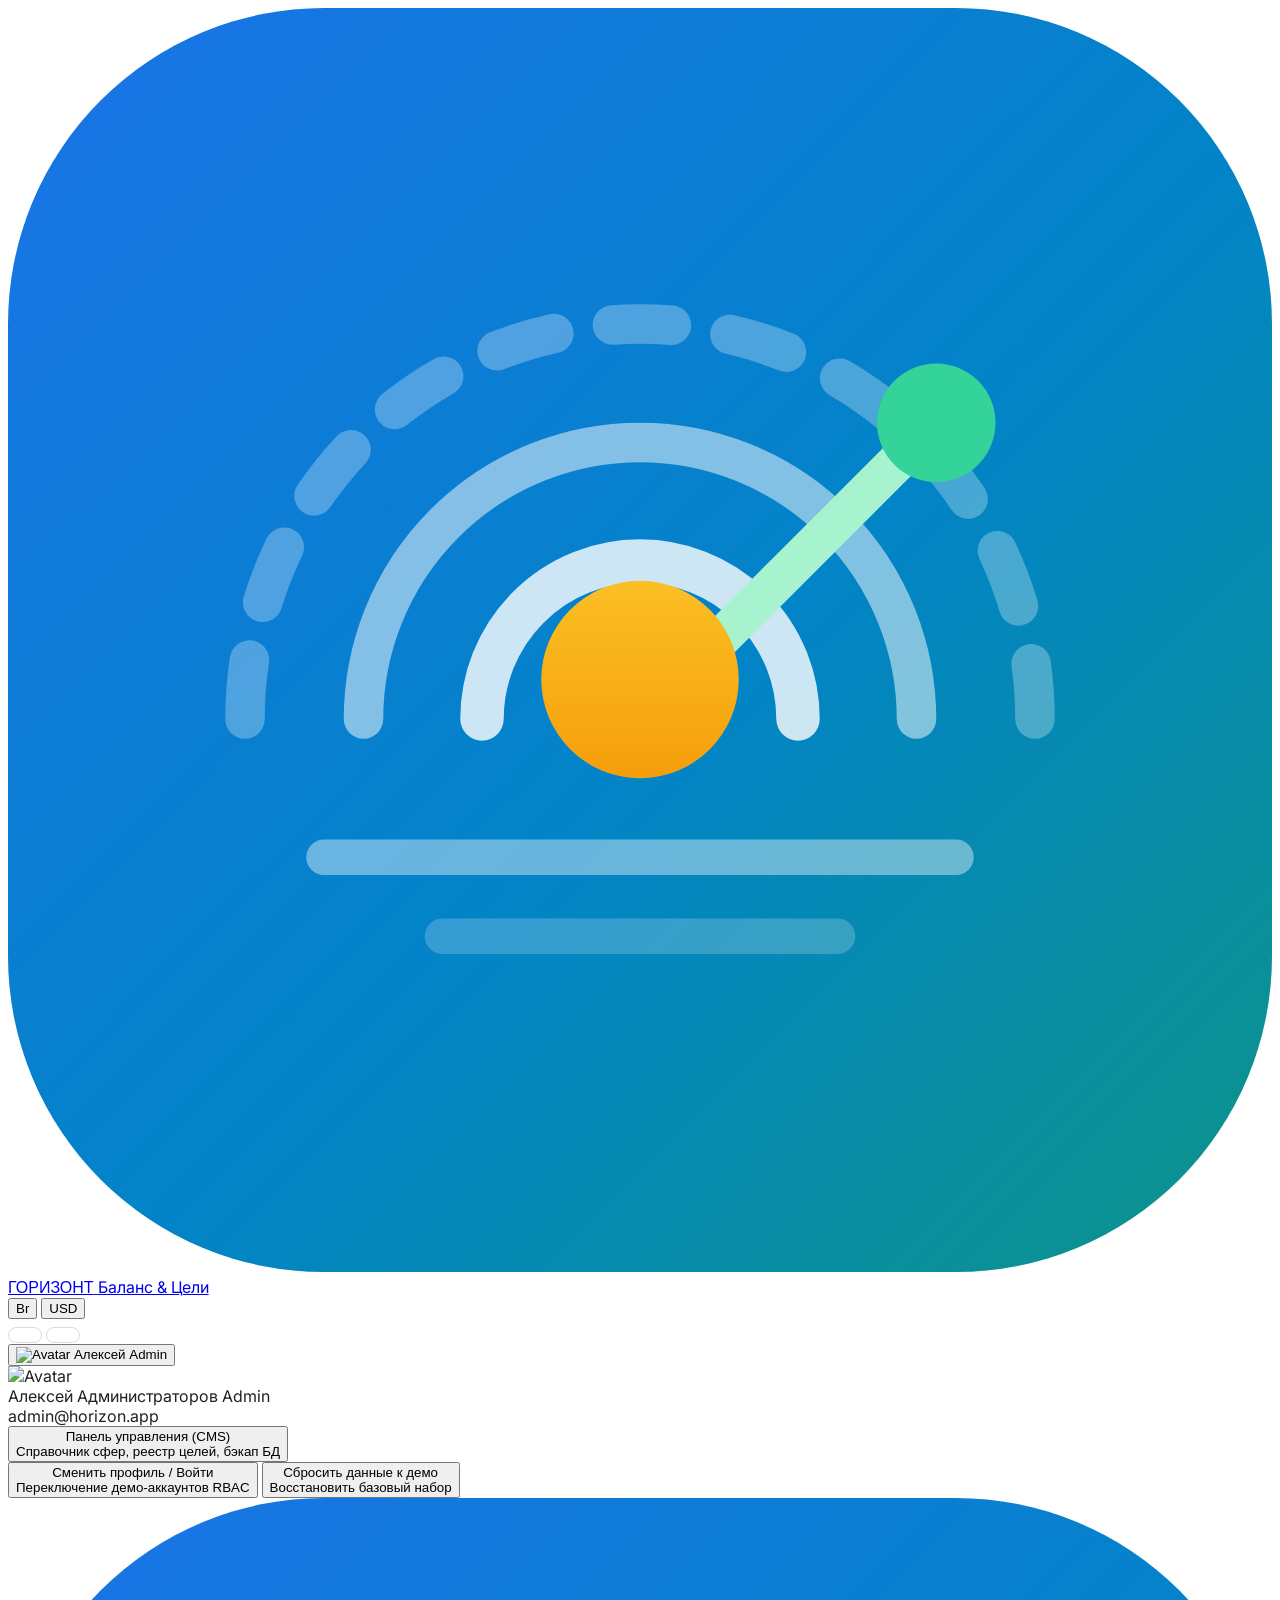
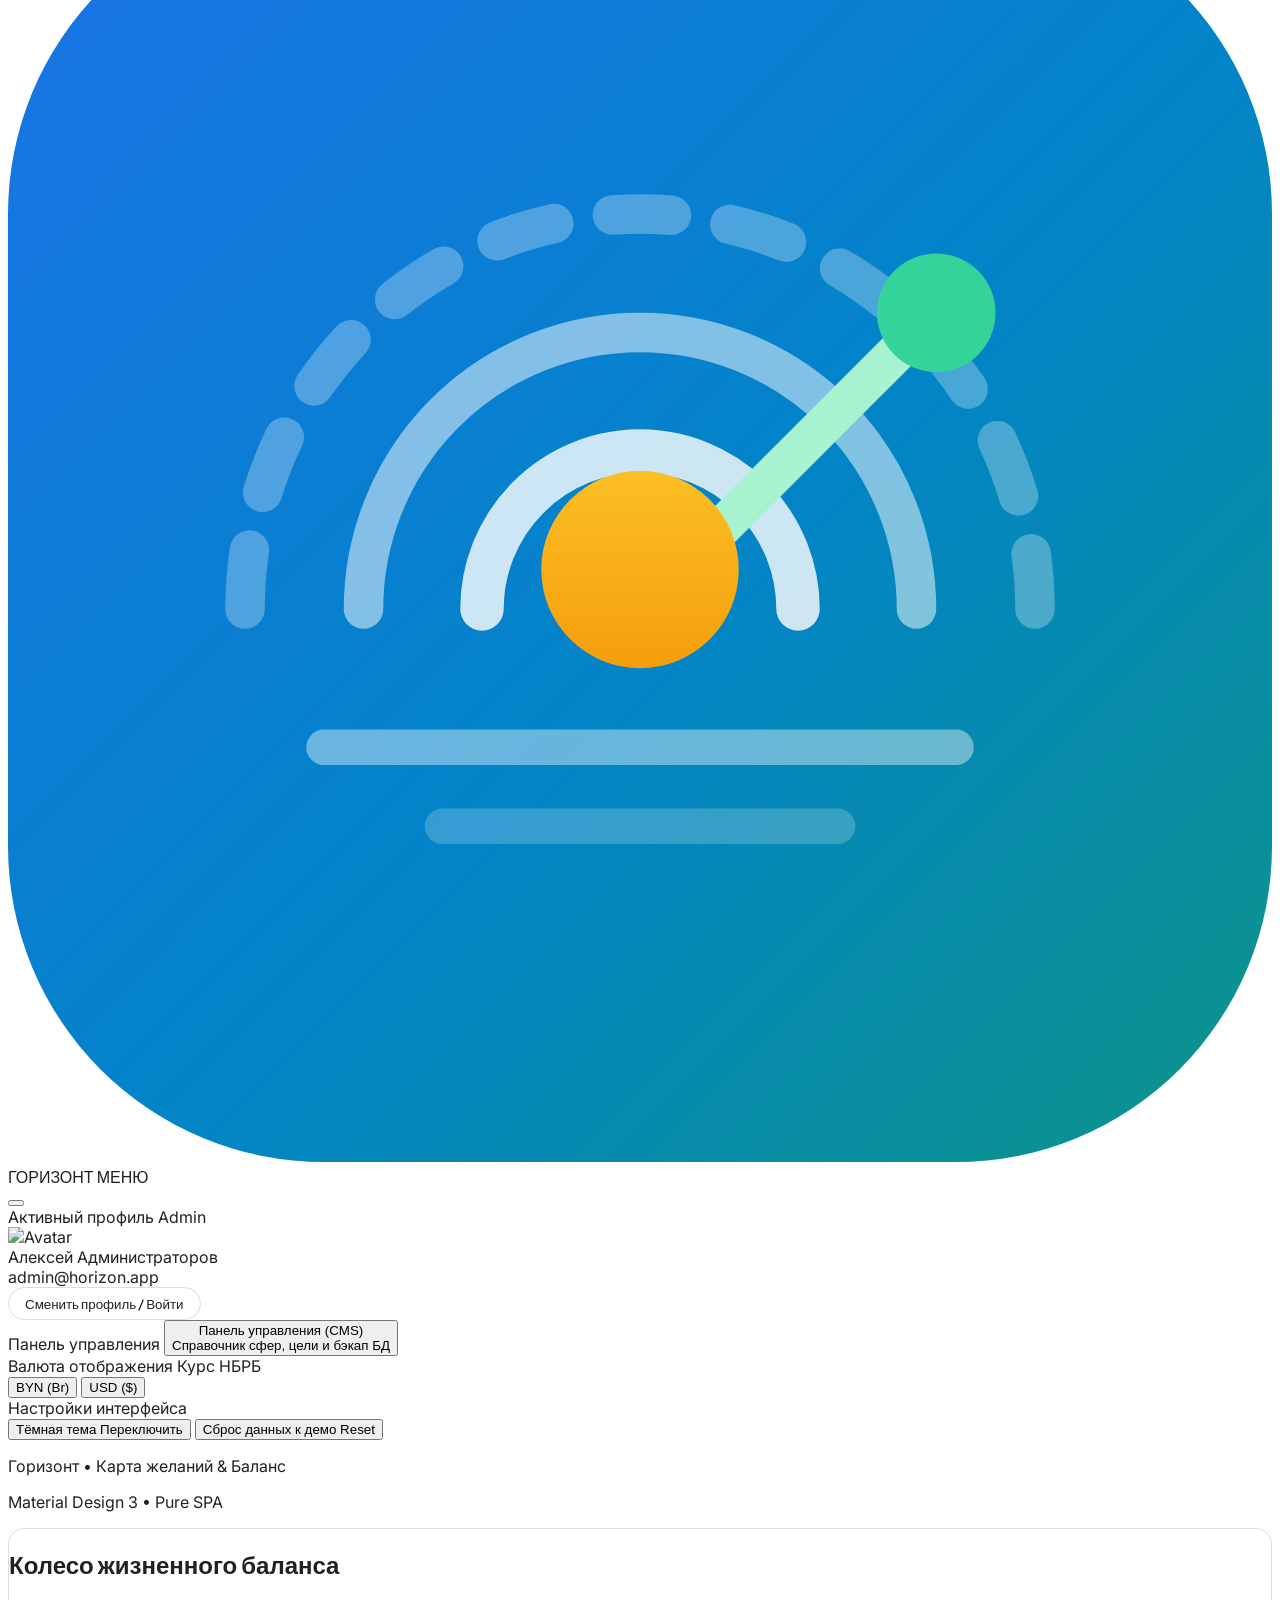
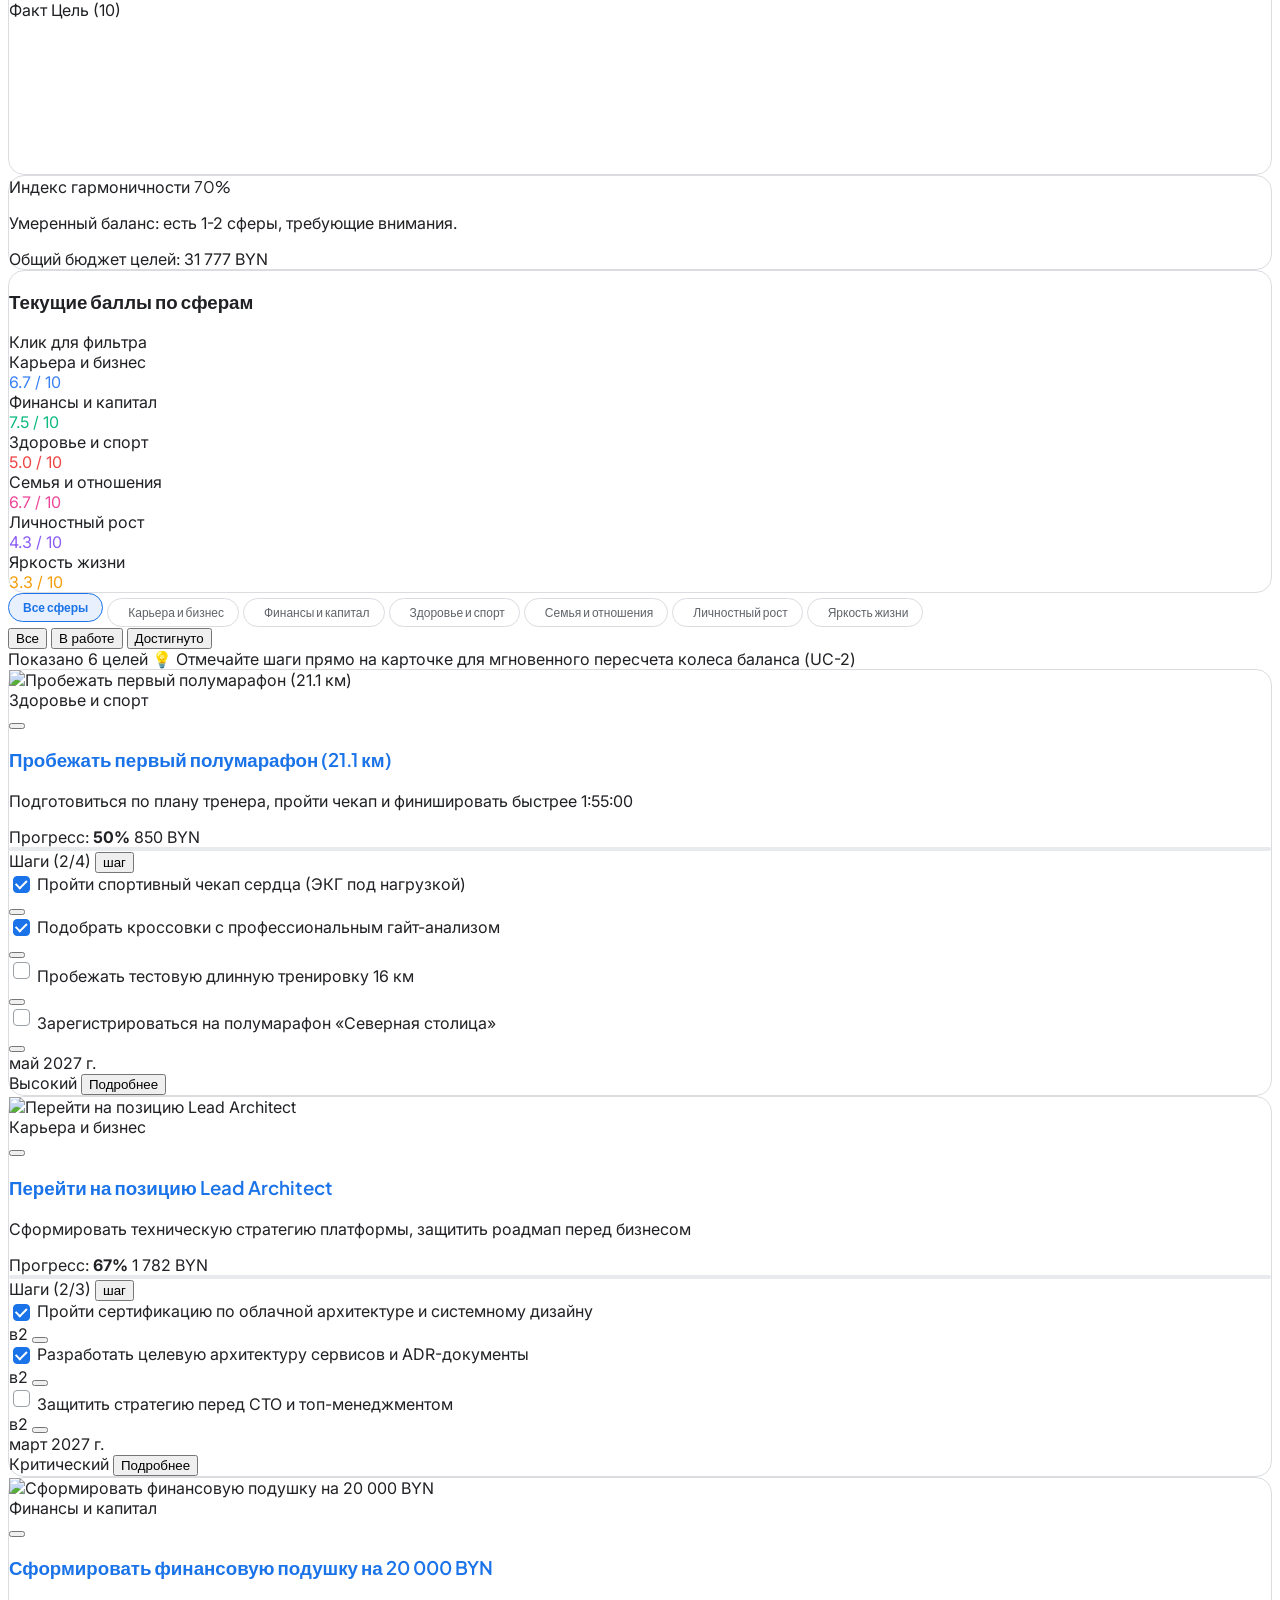
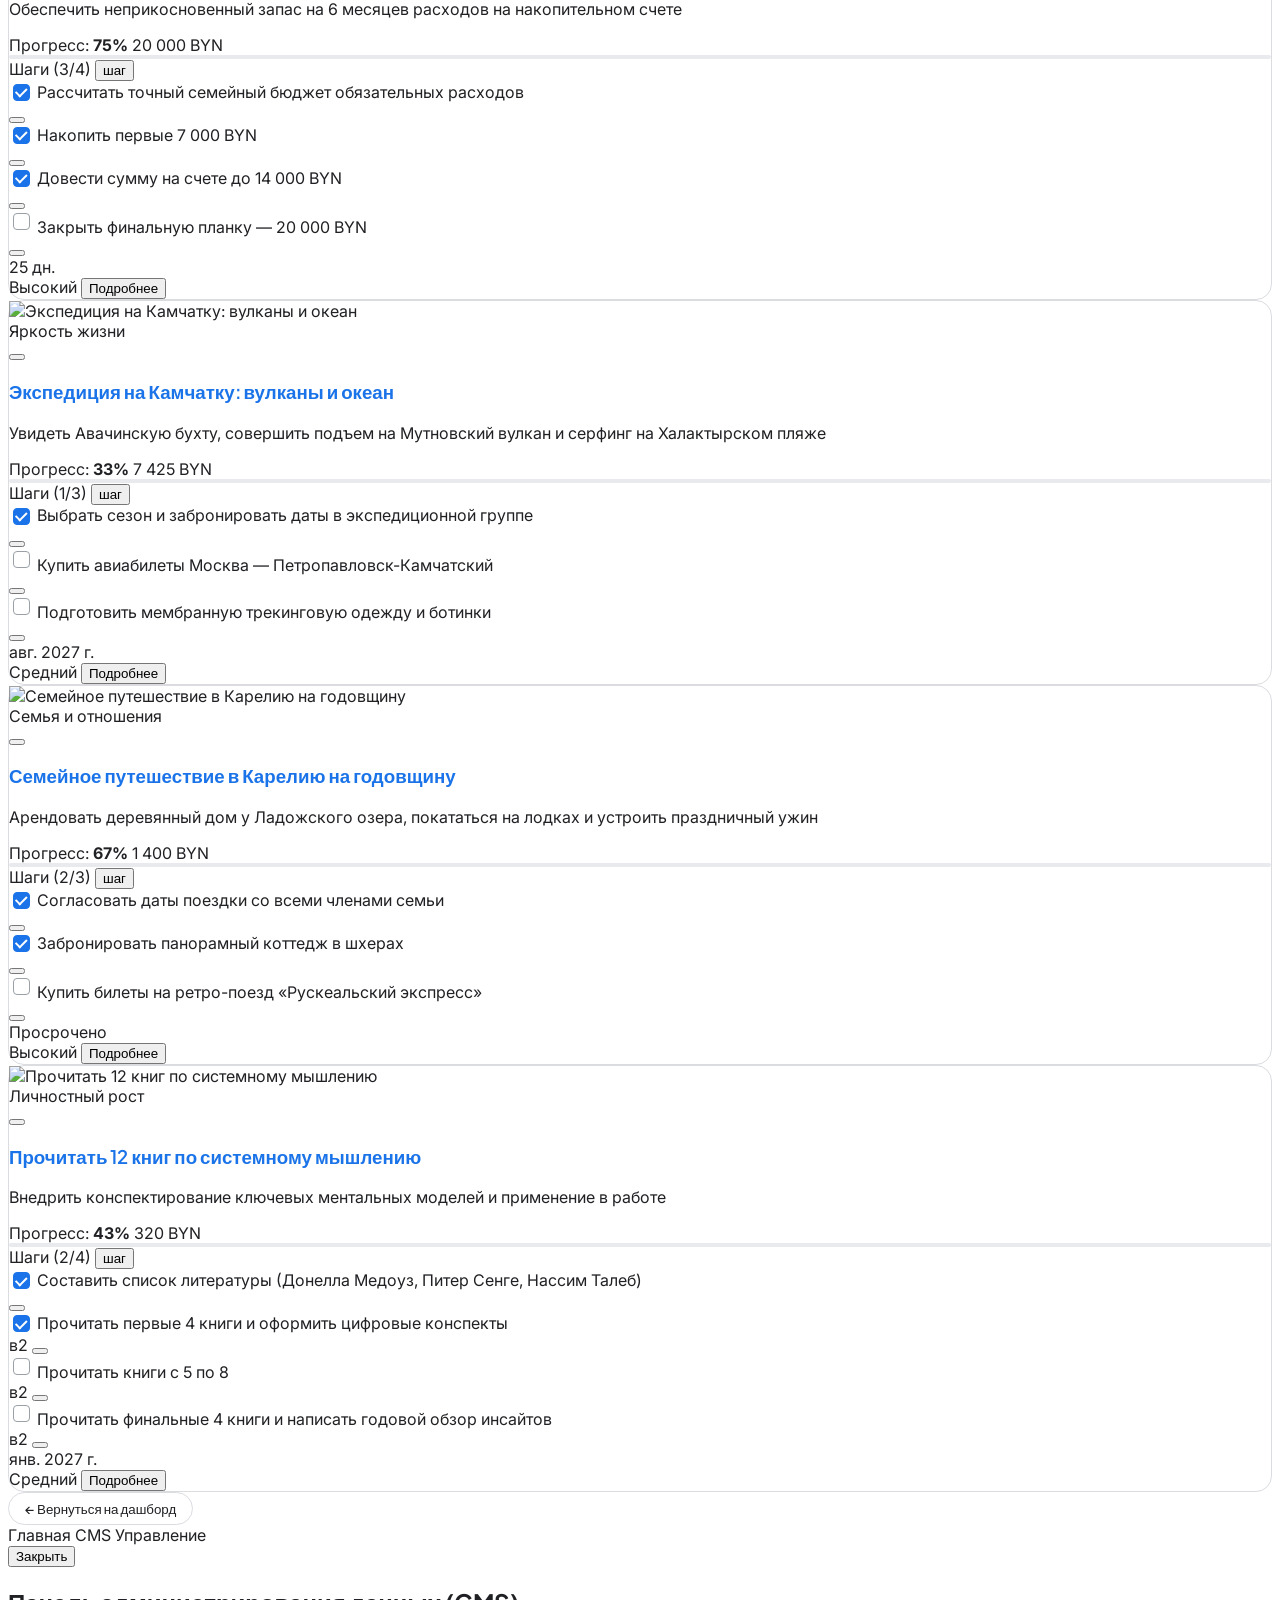
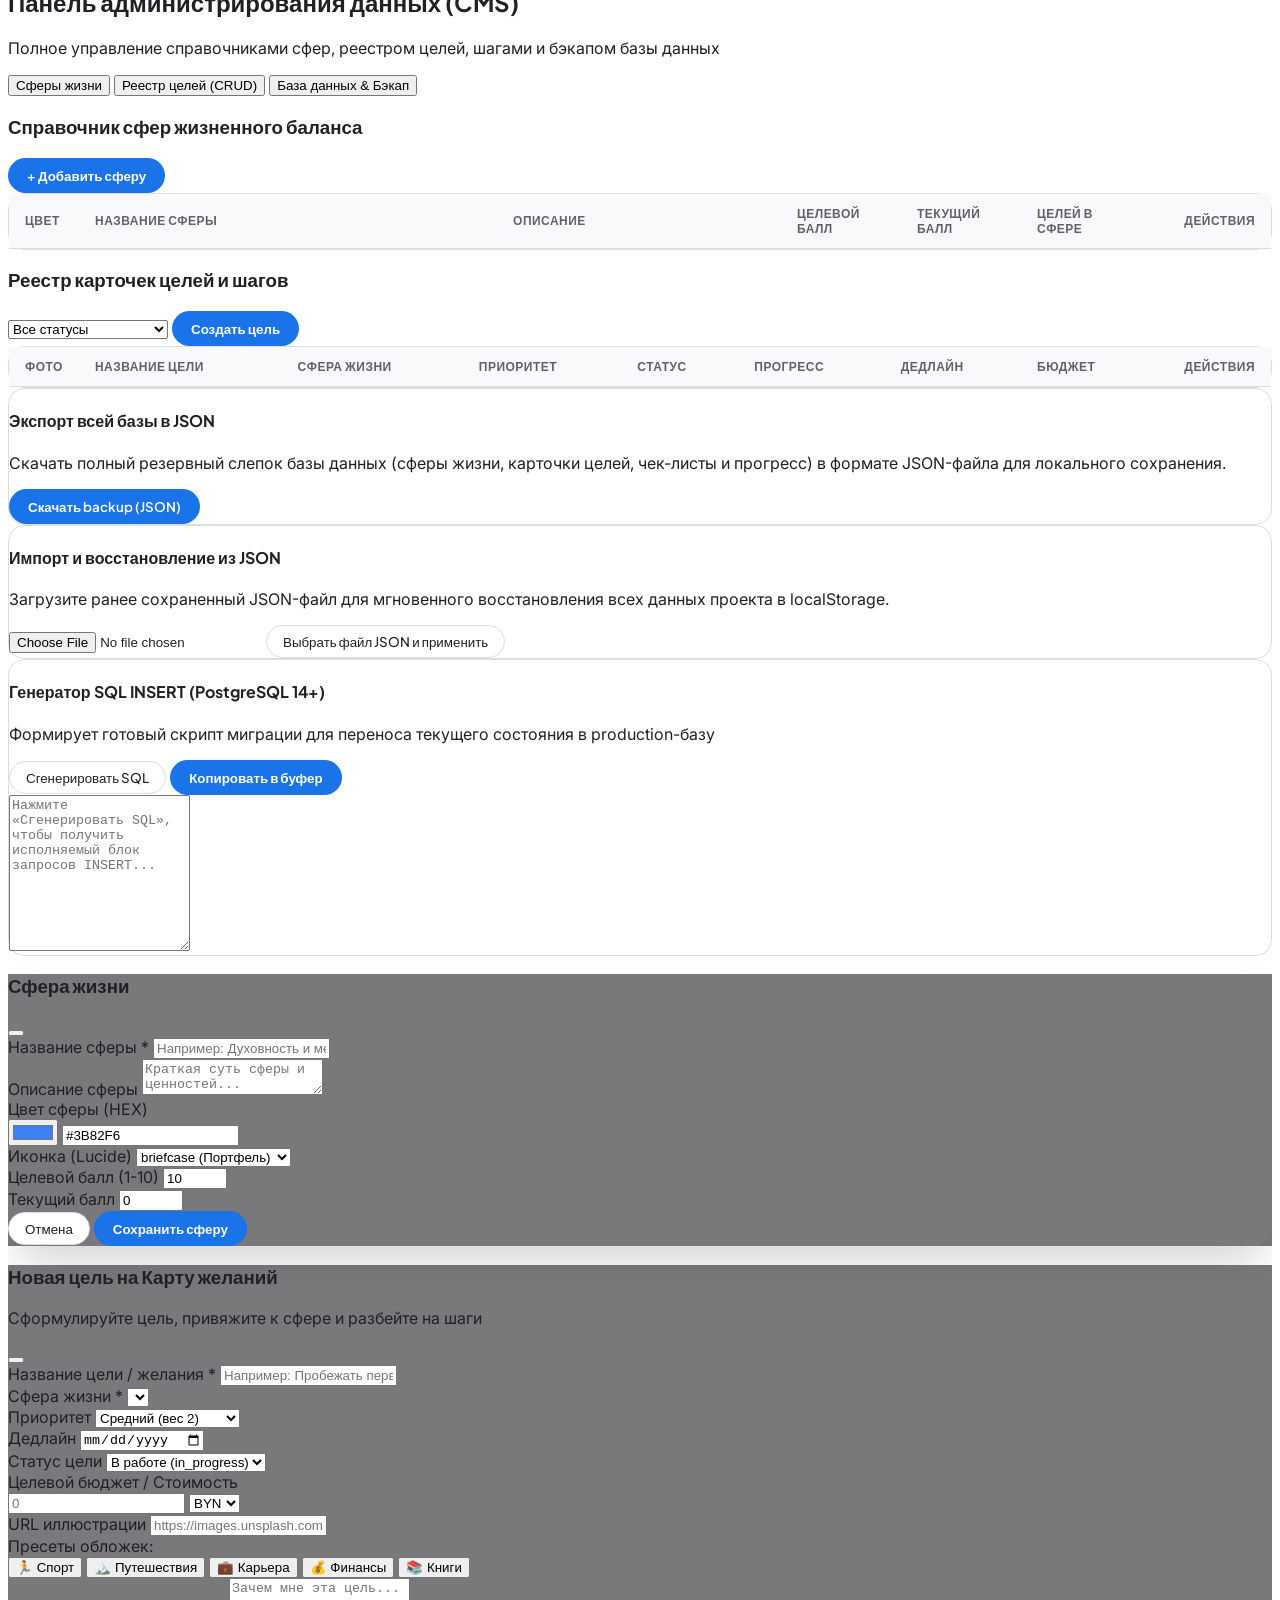
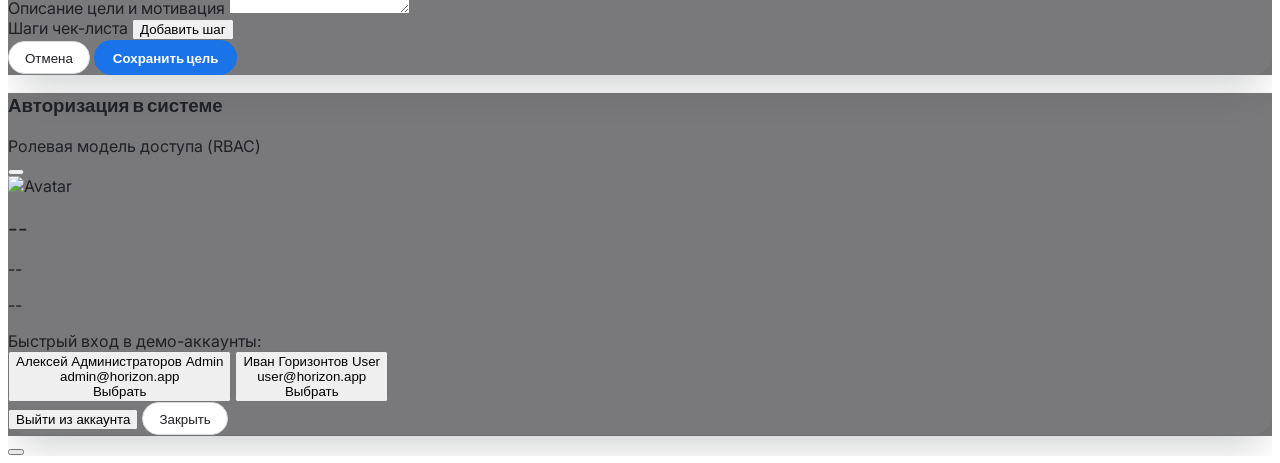
==== commit 0cfa4d93: "Add universal Material 3 FAB button, clean header with Br/USD, theme, reset and profile menu" ====
--- a/src/index.html
+++ b/src/index.html
@@ -74,31 +74,22 @@
         </a>
       </div>
 
-      <!-- ПРАВАЯ ЧАСТЬ: Компактный блок (Валюта, Тема, Профиль/Меню с CMS, Новая цель) -->
-      <div class="flex items-center gap-1.5 sm:gap-2.5 shrink-0">
+      <!-- ПРАВАЯ ЧАСТЬ: Чистый компактный блок (Валюта Br/USD, Тема, Сброс, Профиль/Меню) -->
+      <div class="flex items-center gap-1.5 sm:gap-2 shrink-0">
         
-        <!-- Поисковая строка (на больших мониторах >= 1280px) -->
-        <div class="relative hidden xl:block w-36">
-          <i data-lucide="search" class="w-3.5 h-3.5 text-[#5F6368] dark:text-[#94A3B8] absolute left-3 top-1/2 -translate-y-1/2"></i>
-          <input type="text" 
-                 id="global-search-input" 
-                 placeholder="Поиск..." 
-                 class="w-full pl-8 pr-3 py-1 text-xs rounded-full bg-[#F1F3F4] dark:bg-[#1F2937] text-[#202124] dark:text-white placeholder-[#5F6368] dark:placeholder-[#94A3B8] border border-transparent focus:border-[#1A73E8] focus:bg-white dark:focus:bg-[#111827] focus:outline-none transition-all">
-        </div>
-
-        <!-- 1. Компактный переключатель валюты: BYN | USD (виден на всех экранах) -->
+        <!-- 1. Компактный переключатель валюты: Br | USD -->
         <div class="flex items-center p-0.5 rounded-full bg-[#F1F3F4] dark:bg-[#1F2937] border border-[#DADCE0] dark:border-[#374151] text-xs font-semibold shrink-0" 
              id="currency-switcher-wrap"
-             title="Переключение валюты: BYN / USD">
+             title="Переключение валюты: Br (BYN) / USD">
           <button id="currency-byn-btn" 
                   onclick="window.setAppCurrency('BYN')" 
-                  class="px-2 sm:px-2.5 py-0.5 sm:py-1 rounded-full text-[11px] sm:text-xs font-bold transition-all bg-[#1A73E8] text-white shadow-sm"
-                  title="Отображать суммы в белорусских рублях (BYN)">
-            BYN
+                  class="px-2.5 py-1 rounded-full text-xs font-bold transition-all bg-[#1A73E8] text-white shadow-sm"
+                  title="Отображать суммы в белорусских рублях (Br / BYN)">
+            Br
           </button>
           <button id="currency-usd-btn" 
                   onclick="window.setAppCurrency('USD')" 
-                  class="px-2 sm:px-2.5 py-0.5 sm:py-1 rounded-full text-[11px] sm:text-xs font-medium text-[#5F6368] dark:text-[#94A3B8] hover:text-[#202124] dark:hover:text-white transition-all"
+                  class="px-2.5 py-1 rounded-full text-xs font-medium text-[#5F6368] dark:text-[#94A3B8] hover:text-[#202124] dark:hover:text-white transition-all"
                   title="Отображать суммы в долларах США (USD)">
             USD
           </button>
@@ -107,16 +98,24 @@
         <!-- 2. Переключатель темы (Dark / Light) -->
         <button id="theme-toggle-btn" 
                 onclick="window.toggleAppTheme()"
-                class="google-btn-outlined p-1.5 sm:p-2 text-xs flex items-center justify-center shrink-0 rounded-full"
-                title="Переключить тему">
-          <i id="theme-icon" data-lucide="moon" class="w-3.5 h-3.5 sm:w-4 sm:h-4"></i>
+                class="google-btn-outlined p-2 text-xs flex items-center justify-center shrink-0 rounded-full"
+                title="Переключить тему (Светлая / Тёмная)">
+          <i id="theme-icon" data-lucide="moon" class="w-4 h-4"></i>
         </button>
 
-        <!-- 3. Меню Профиля и Управления (Контекстное меню с доступом к CMS для Admin) -->
+        <!-- 3. Кнопка сброса к демо-данным -->
+        <button id="reset-demo-btn" 
+                onclick="window.resetAppDemo()" 
+                class="google-btn-outlined p-2 text-xs flex items-center justify-center shrink-0 rounded-full hover:text-[#D93025] hover:border-red-300 transition-all"
+                title="Сбросить к исходным демо-данным">
+          <i data-lucide="rotate-ccw" class="w-4 h-4"></i>
+        </button>
+
+        <!-- 4. Меню Профиля и Управления (Контекстное меню с доступом к CMS для Admin) -->
         <div class="relative">
           <button id="header-profile-btn" 
                   onclick="window.toggleUserMenu()" 
-                  class="flex items-center gap-1.5 p-1 sm:pl-1.5 sm:pr-2 sm:py-1 rounded-full border border-[#DADCE0] dark:border-[#374151] hover:bg-[#F1F3F4] dark:hover:bg-[#1F2937] transition-all text-xs shrink-0"
+                  class="flex items-center gap-1.5 p-1 sm:pl-1.5 sm:pr-2.5 sm:py-1 rounded-full border border-[#DADCE0] dark:border-[#374151] hover:bg-[#F1F3F4] dark:hover:bg-[#1F2937] transition-all text-xs shrink-0"
                   title="Меню профиля и управление"
                   aria-label="Открыть меню профиля">
             <img id="header-user-avatar" src="https://images.unsplash.com/photo-1535713875002-d1d0cf377fde?auto=format&fit=crop&w=200&q=80" alt="Avatar" class="w-6 h-6 sm:w-5 sm:h-5 rounded-full object-cover">
@@ -180,12 +179,6 @@
             </button>
           </div>
         </div>
-
-        <!-- 4. КНОПКА «+ НОВАЯ ЦЕЛЬ» (Видна ВСЕГДА) -->
-        <button id="open-create-goal-modal" class="google-btn-primary flex items-center gap-1.5 text-xs font-semibold px-2.5 sm:px-3.5 py-1.5 rounded-full shrink-0 shadow-sm">
-          <i data-lucide="plus" class="w-3.5 h-3.5"></i>
-          <span class="hidden sm:inline">Новая цель</span>
-        </button>
 
       </div>
 
@@ -1038,8 +1031,20 @@
     </div>
   </div>
 
-  <!-- Контейнер Toast уведомлений -->
-  <div id="toast-container" class="fixed bottom-6 right-6 z-50 flex flex-col gap-2 max-w-sm pointer-events-none [&>*]:pointer-events-auto"></div>
+  <!-- ============================================================================ -->
+  <!-- УНИВЕРСАЛЬНАЯ ПЛАВАЮЩАЯ КНОПКА ДЕЙСТВИЯ (FAB: + Новая цель)                 -->
+  <!-- ============================================================================ -->
+  <button id="open-create-goal-modal"
+          type="button"
+          onclick="window.openCreateGoalModal()"
+          class="fixed bottom-6 right-6 sm:bottom-8 sm:right-8 z-40 w-14 h-14 rounded-full bg-[#1A73E8] hover:bg-[#1557B0] active:scale-95 text-white shadow-xl hover:shadow-2xl flex items-center justify-center transition-all duration-200 ease-out group hover:-translate-y-1 active:translate-y-0 ring-4 ring-[#1A73E8]/20 focus:outline-none focus:ring-4 focus:ring-[#1A73E8]/40"
+          title="Создать новую цель (+)"
+          aria-label="Создать новую цель">
+    <i data-lucide="plus" class="w-6 h-6 stroke-[2.5] transition-transform duration-200 group-hover:rotate-90"></i>
+  </button>
+
+  <!-- Контейнер Toast уведомлений (расположен выше кнопки FAB) -->
+  <div id="toast-container" class="fixed bottom-24 right-6 sm:bottom-28 sm:right-8 z-50 flex flex-col gap-2 max-w-sm pointer-events-none [&>*]:pointer-events-auto"></div>
 
   <!-- Классические скрипты для прямой работы через file:// -->
   <script src="mock-api.js"></script>
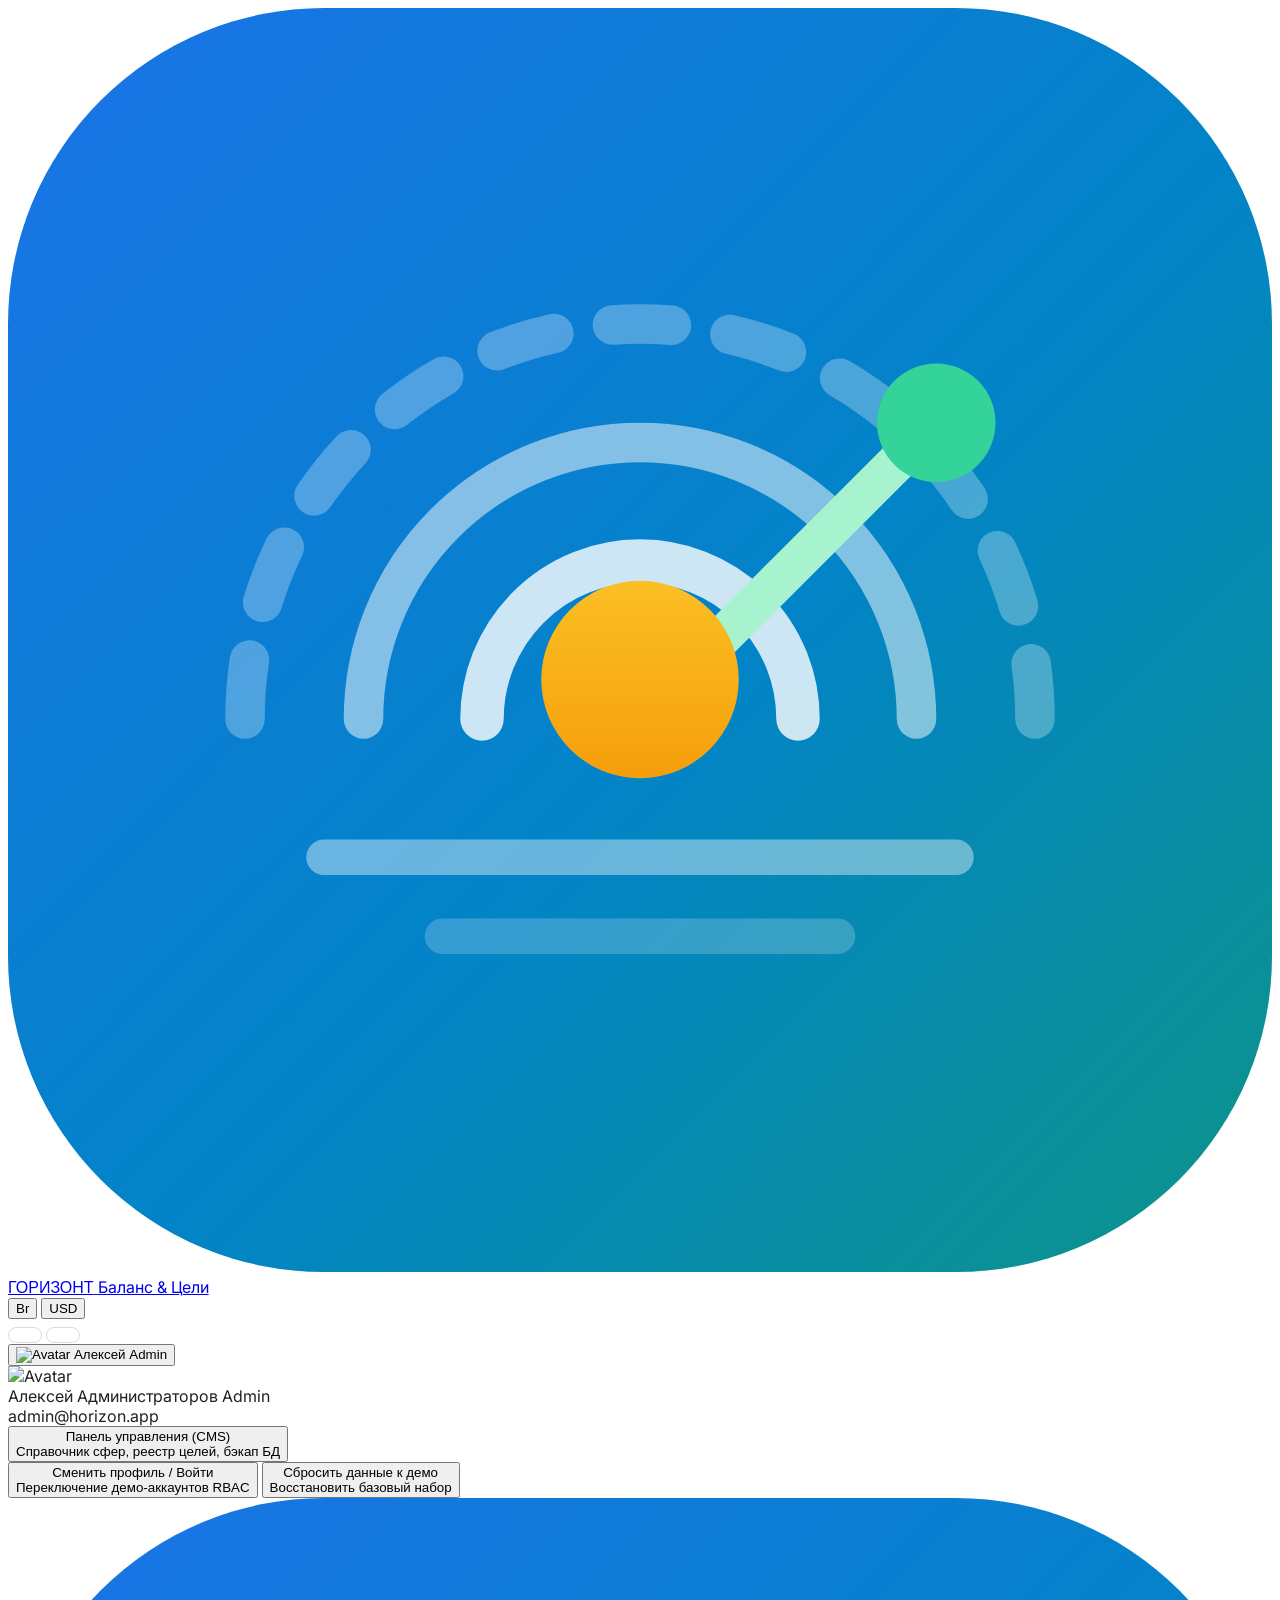
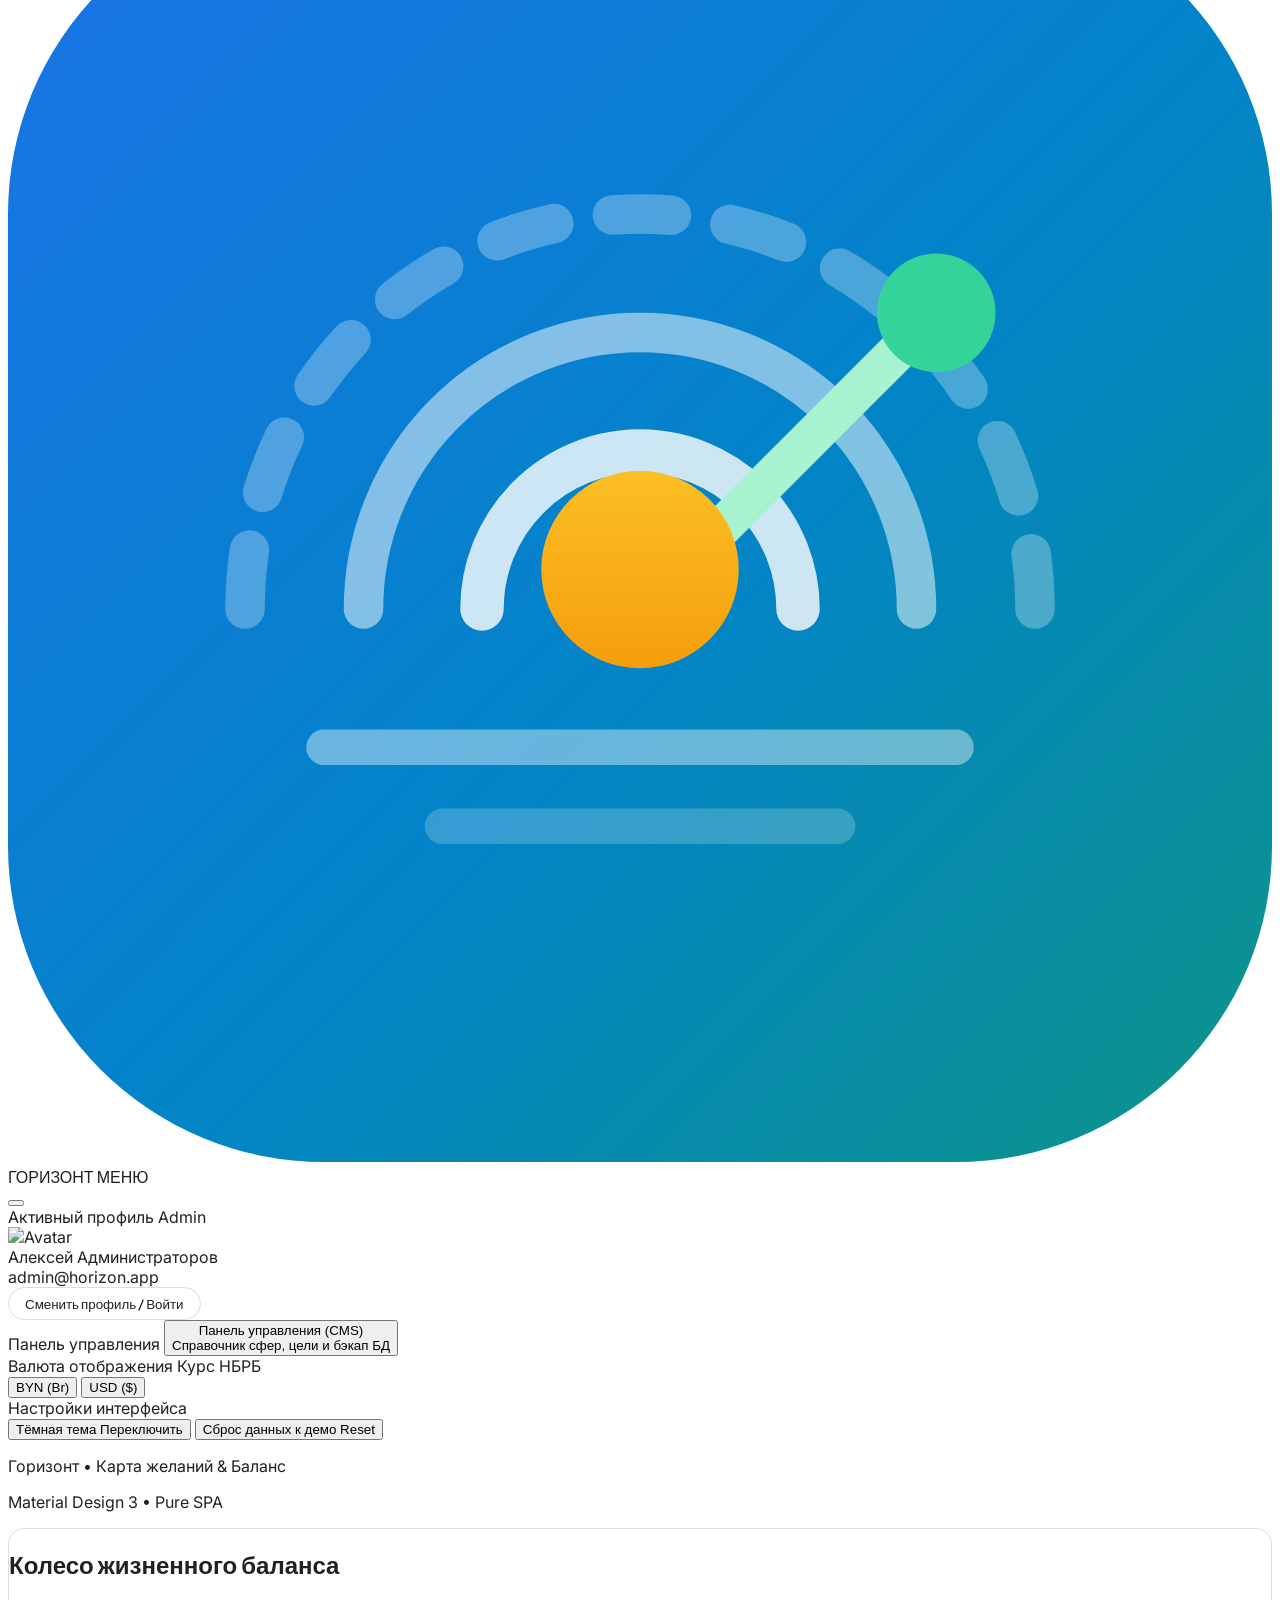
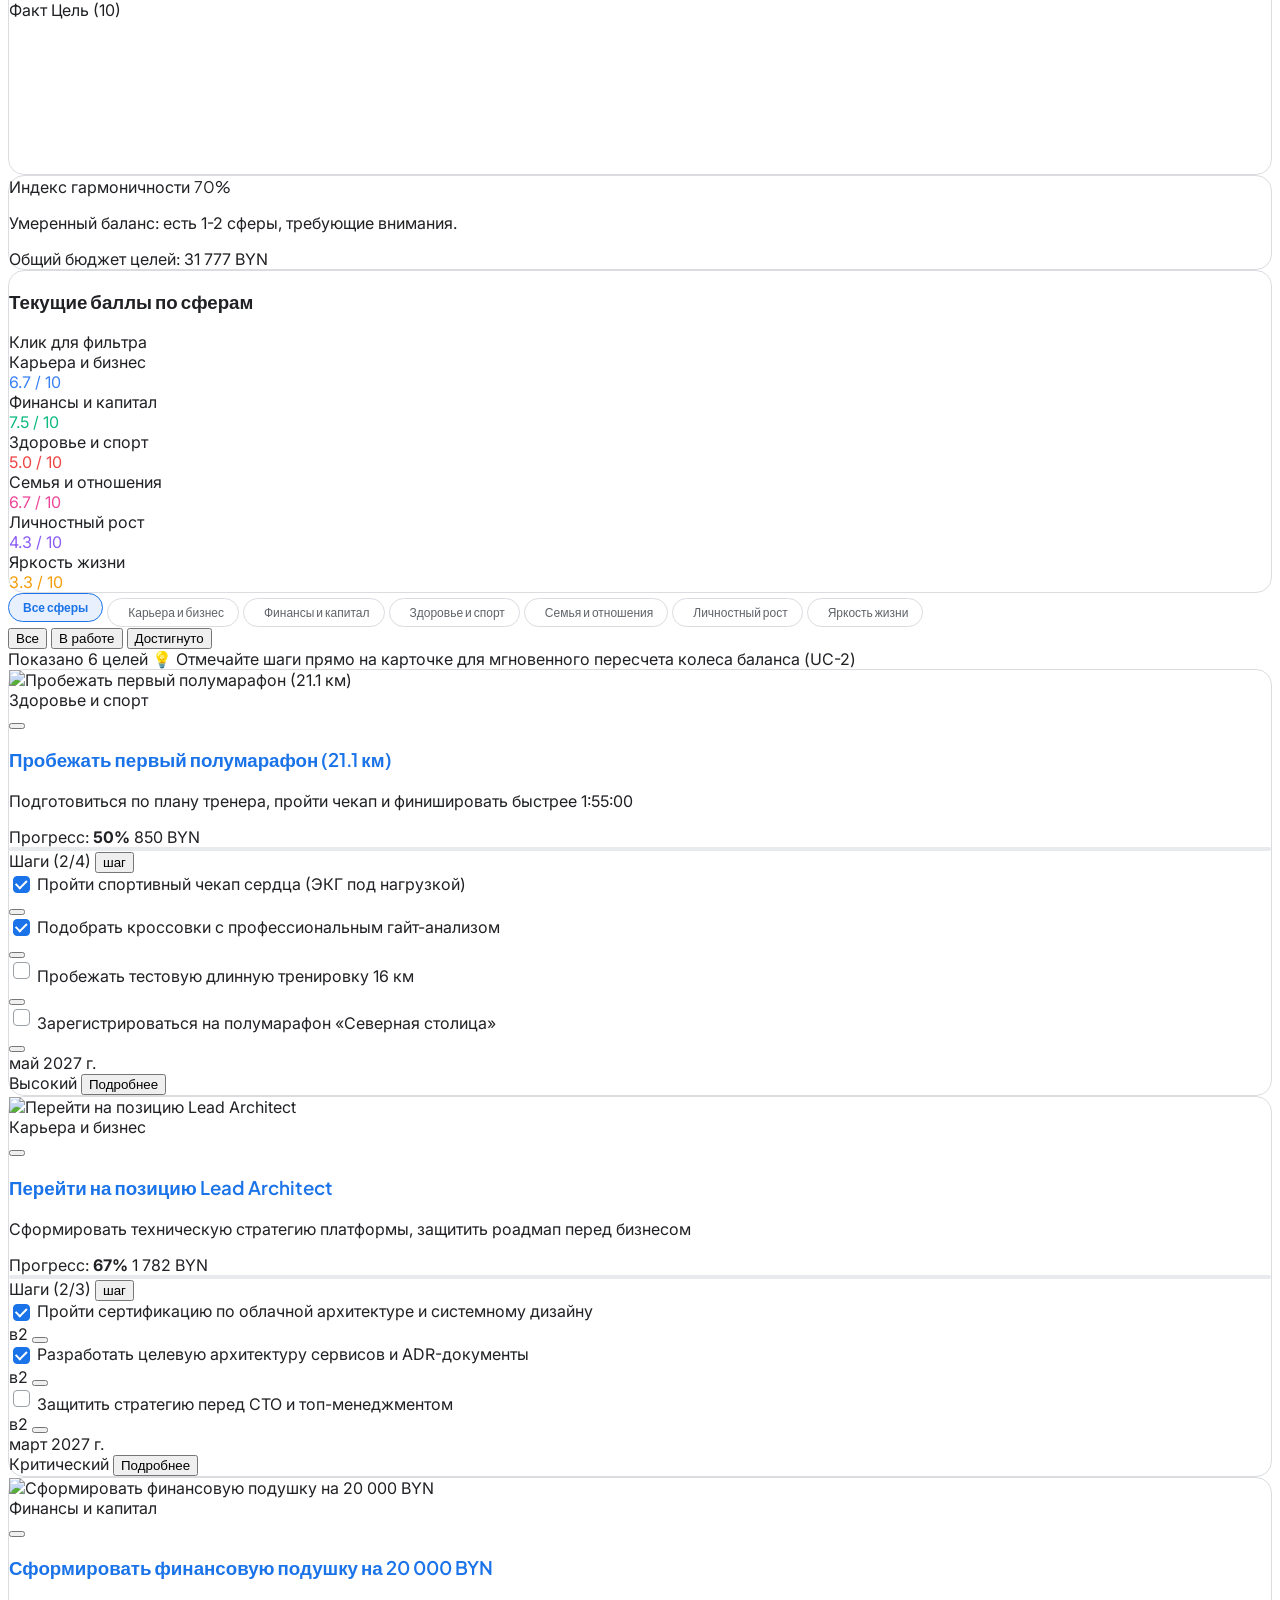
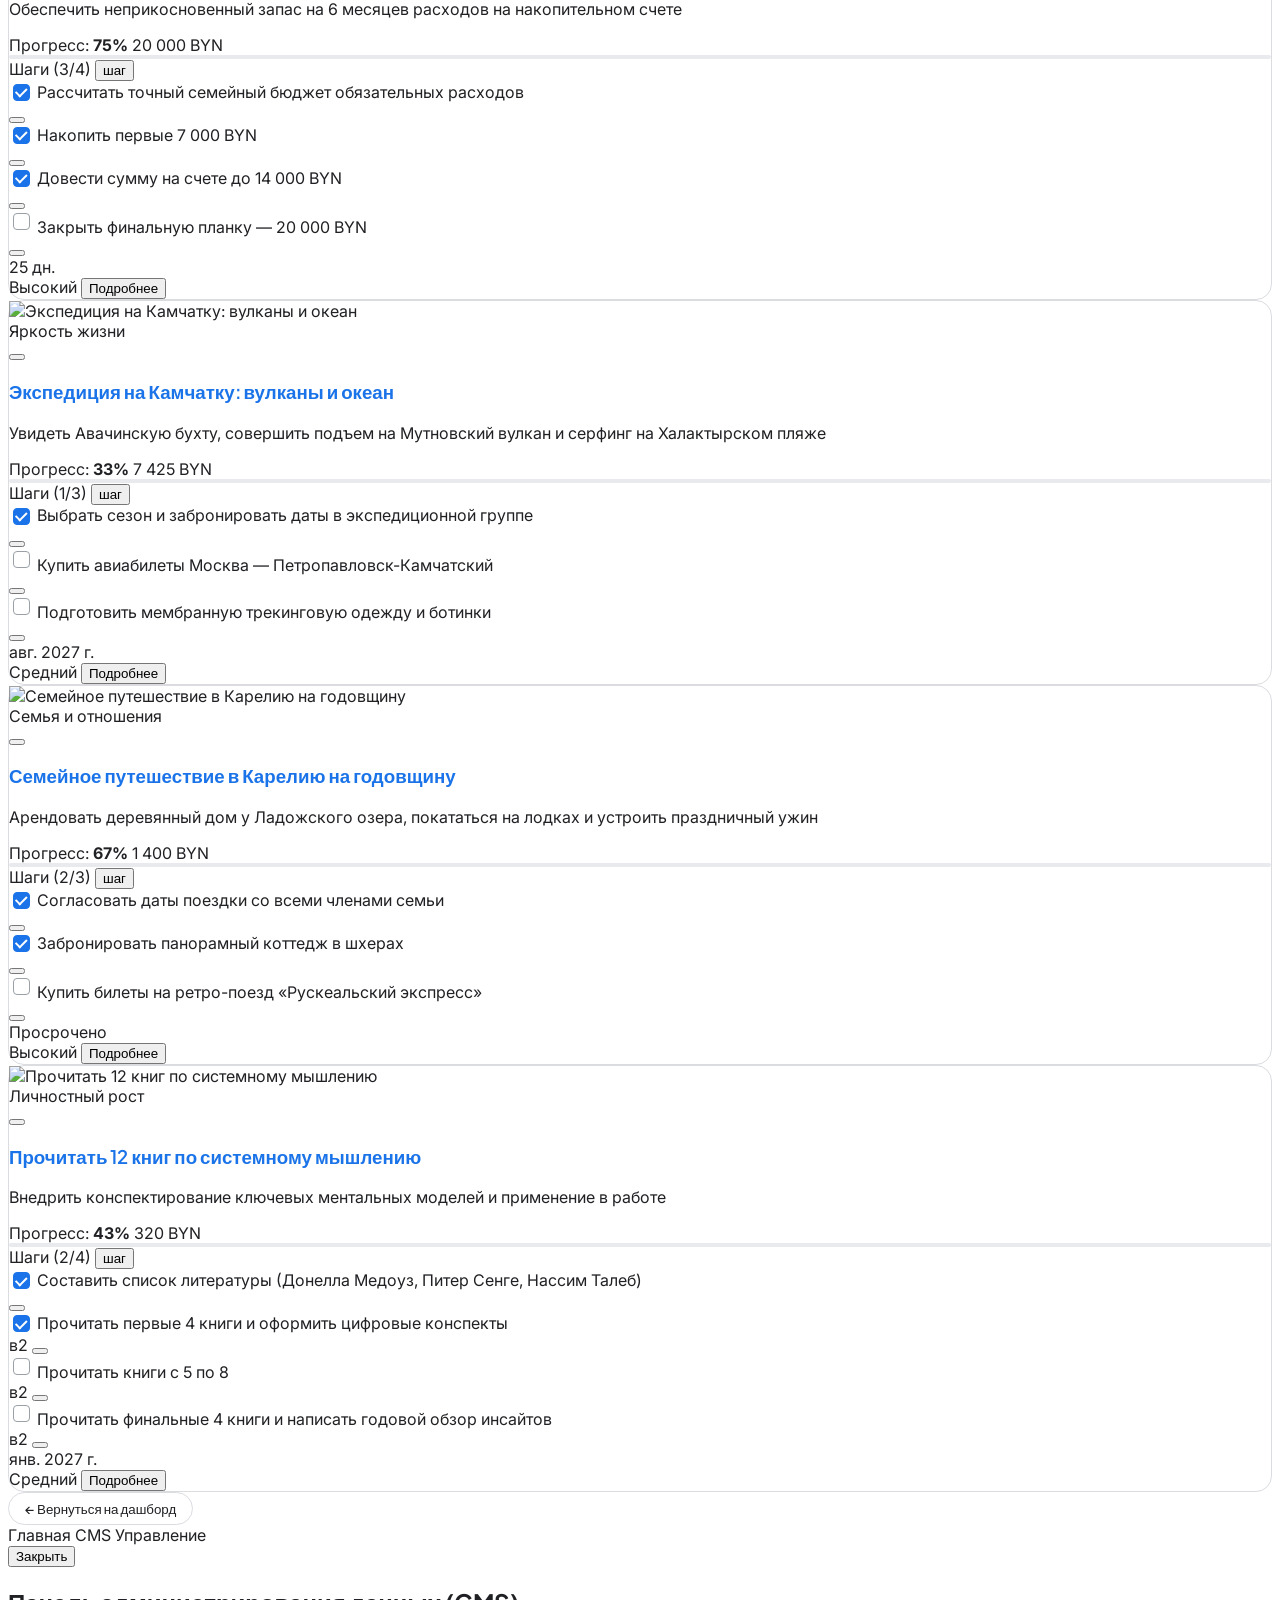
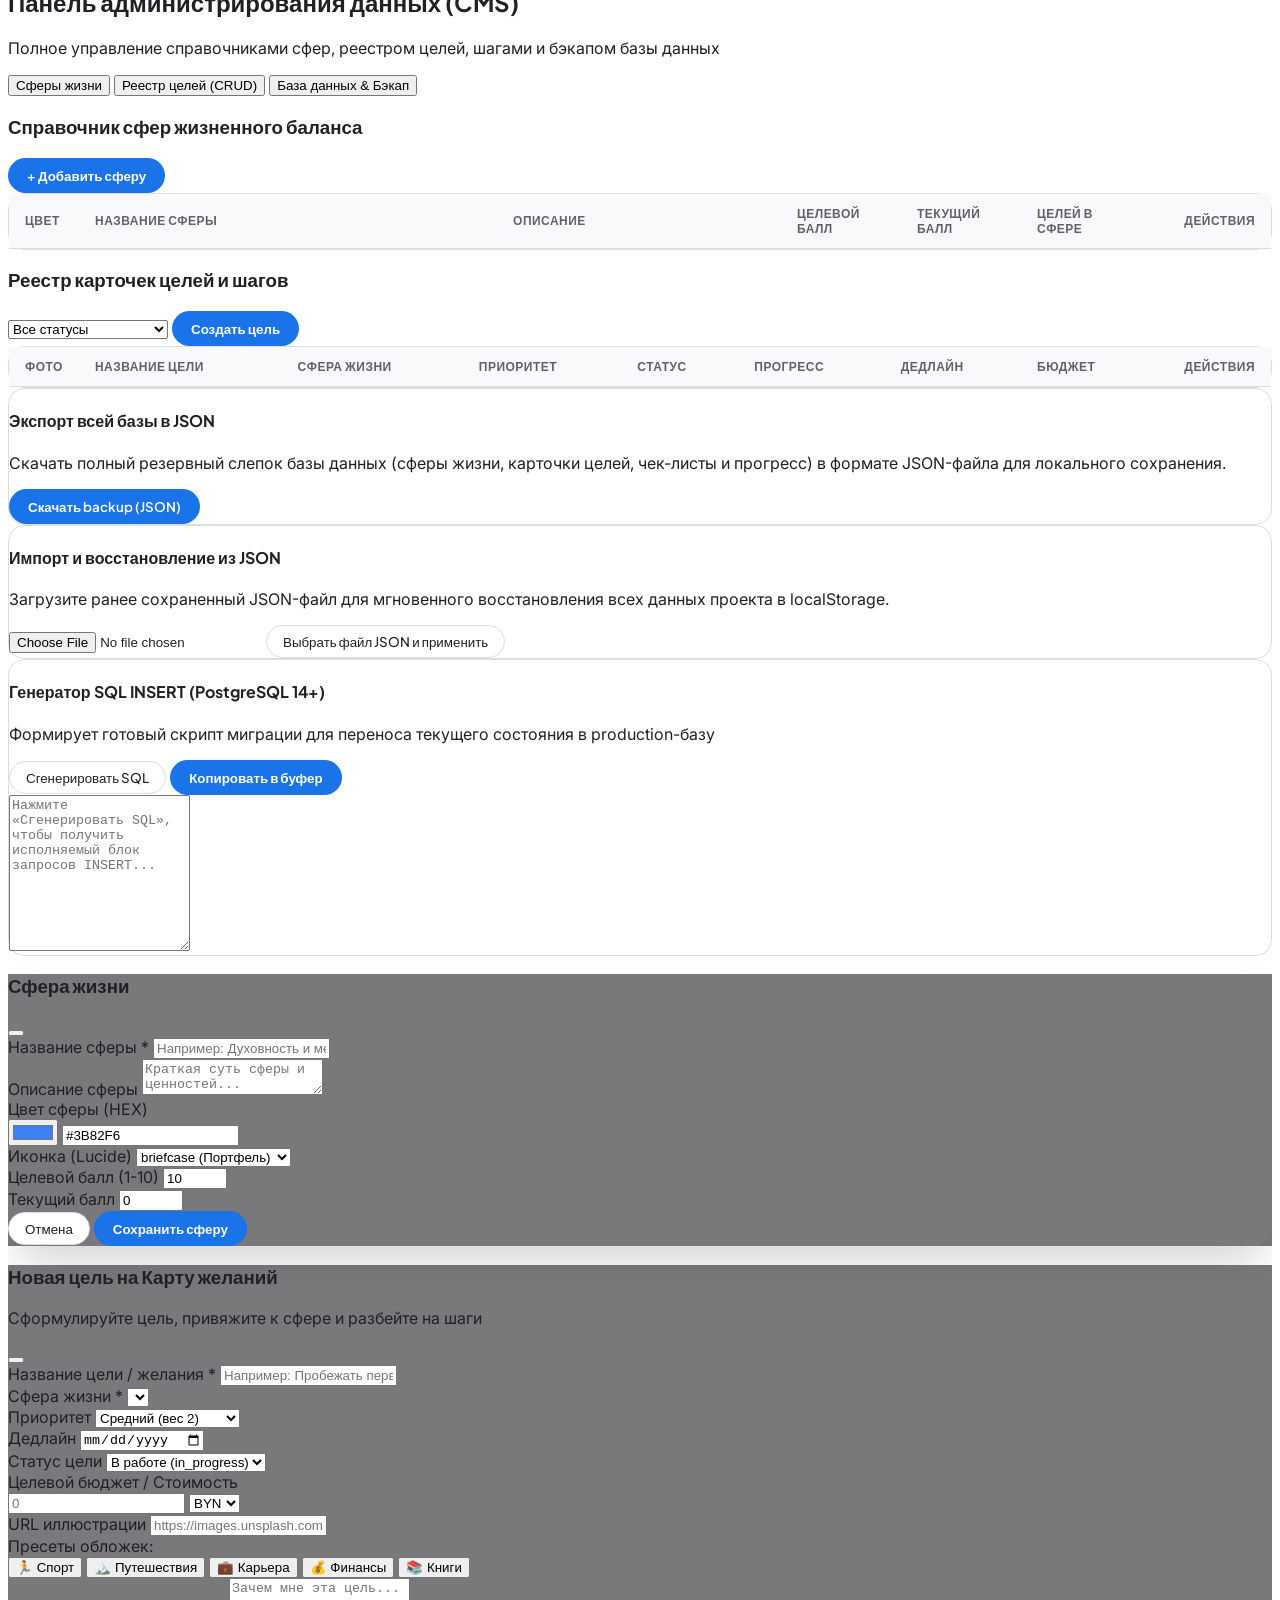
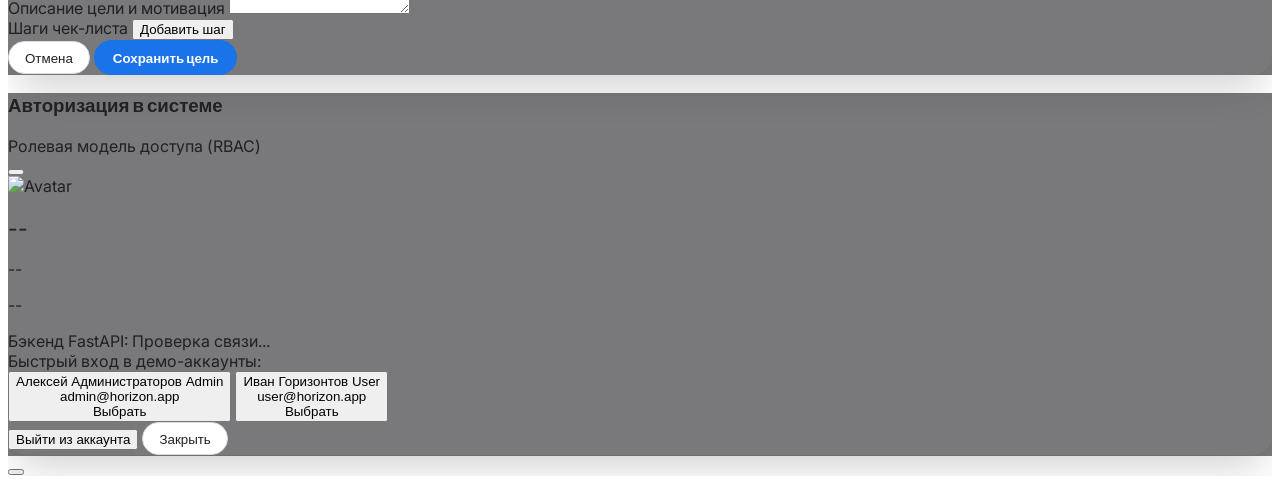
==== commit b930d108: "Connect frontend to FastAPI backend via api.js and soft fallback" ====
--- a/src/index.html
+++ b/src/index.html
@@ -970,6 +970,17 @@
           <!-- Заполняется динамически -->
         </div>
 
+        <!-- Статус подключения бэкенда FastAPI -->
+        <div id="api-status-badge" class="flex items-center justify-between px-3 py-2 rounded-xl bg-[#F8F9FA] dark:bg-[#111827] border border-[#E8EAED] dark:border-[#374151] text-xs">
+          <span class="text-[#5F6368] dark:text-[#94A3B8] flex items-center gap-1.5 font-medium">
+            <i data-lucide="server" class="w-3.5 h-3.5"></i>
+            <span>Бэкенд FastAPI:</span>
+          </span>
+          <span id="api-status-text" class="font-bold flex items-center gap-1.5 text-xs text-[#5F6368]">
+            <span class="w-2 h-2 rounded-full bg-slate-400"></span> Проверка связи...
+          </span>
+        </div>
+
         <!-- Переключатель демо-аккаунтов в 1 клик -->
         <div>
           <label class="block font-bold text-[#5F6368] dark:text-[#94A3B8] uppercase tracking-wider text-[10px] mb-2">
@@ -1048,6 +1059,7 @@
 
   <!-- Классические скрипты для прямой работы через file:// -->
   <script src="mock-api.js"></script>
+  <script src="api.js"></script>
   <script src="app.js"></script>
 
 </body>
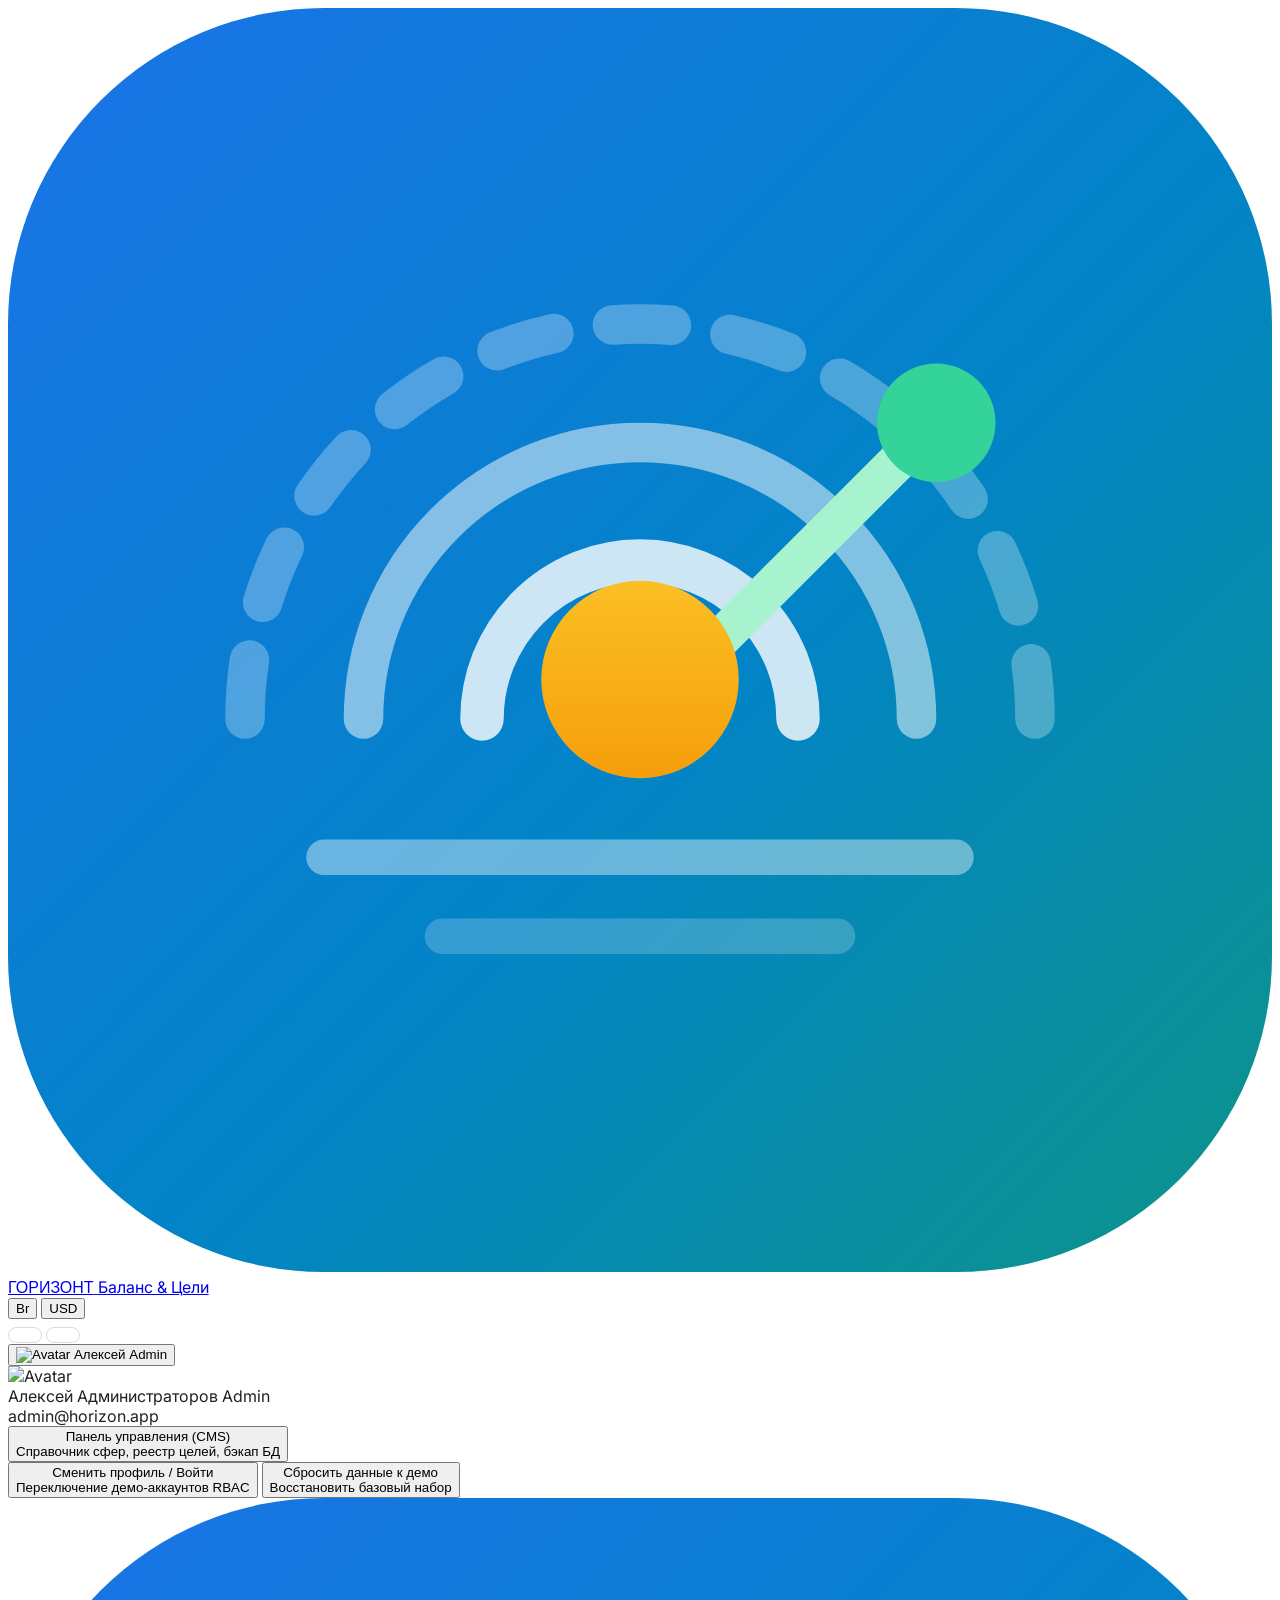
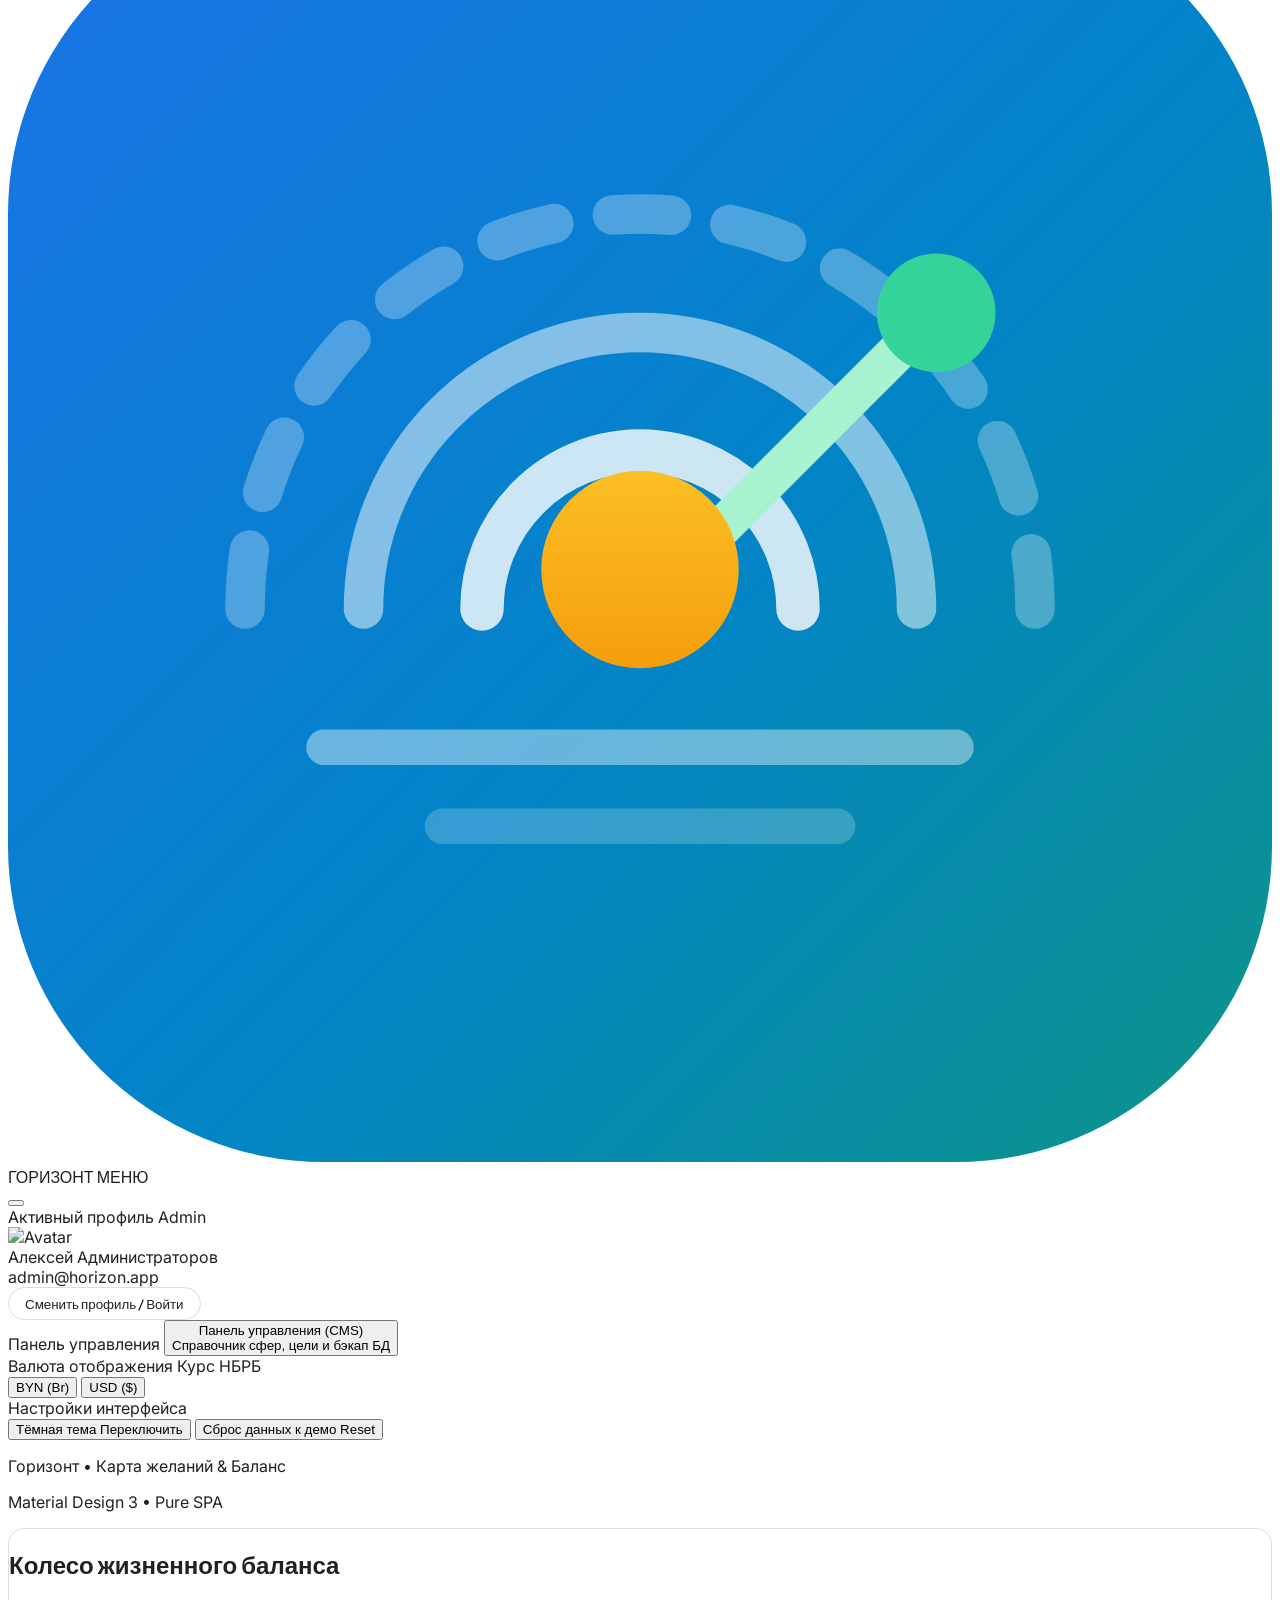
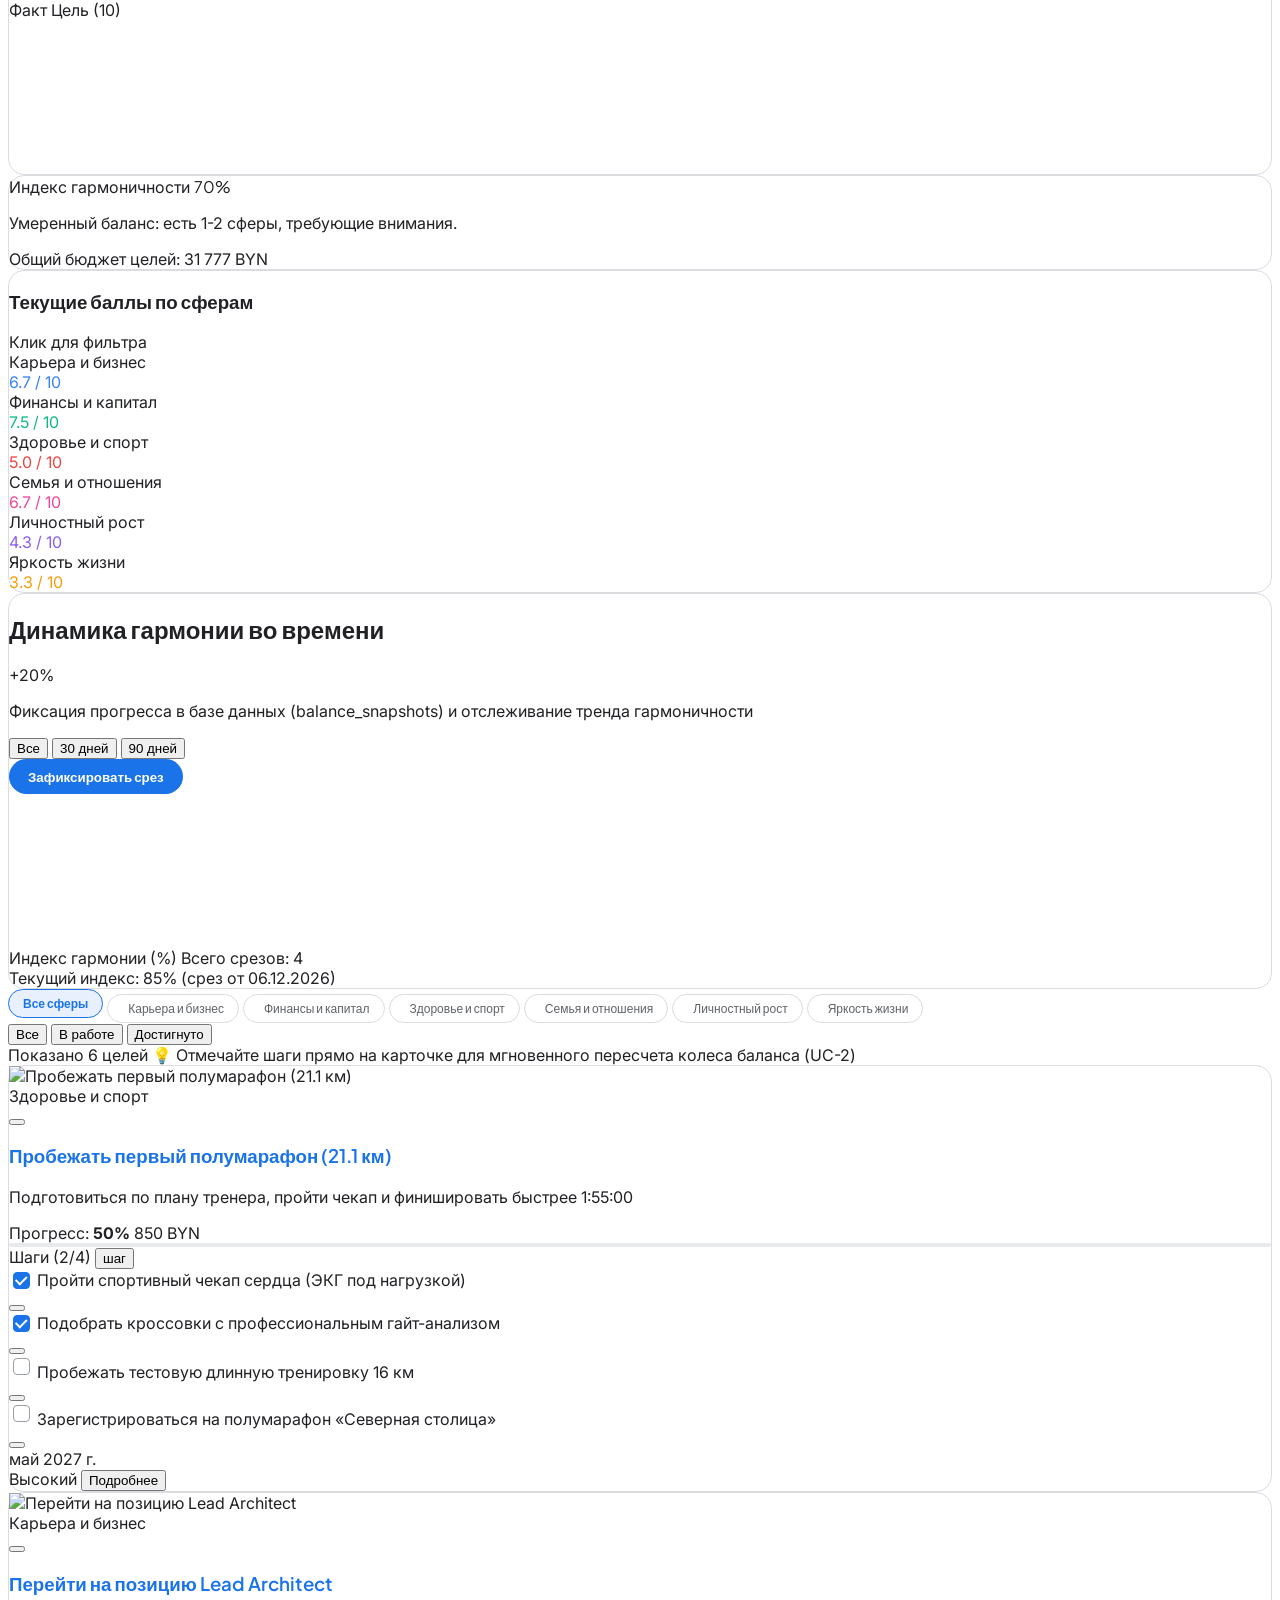
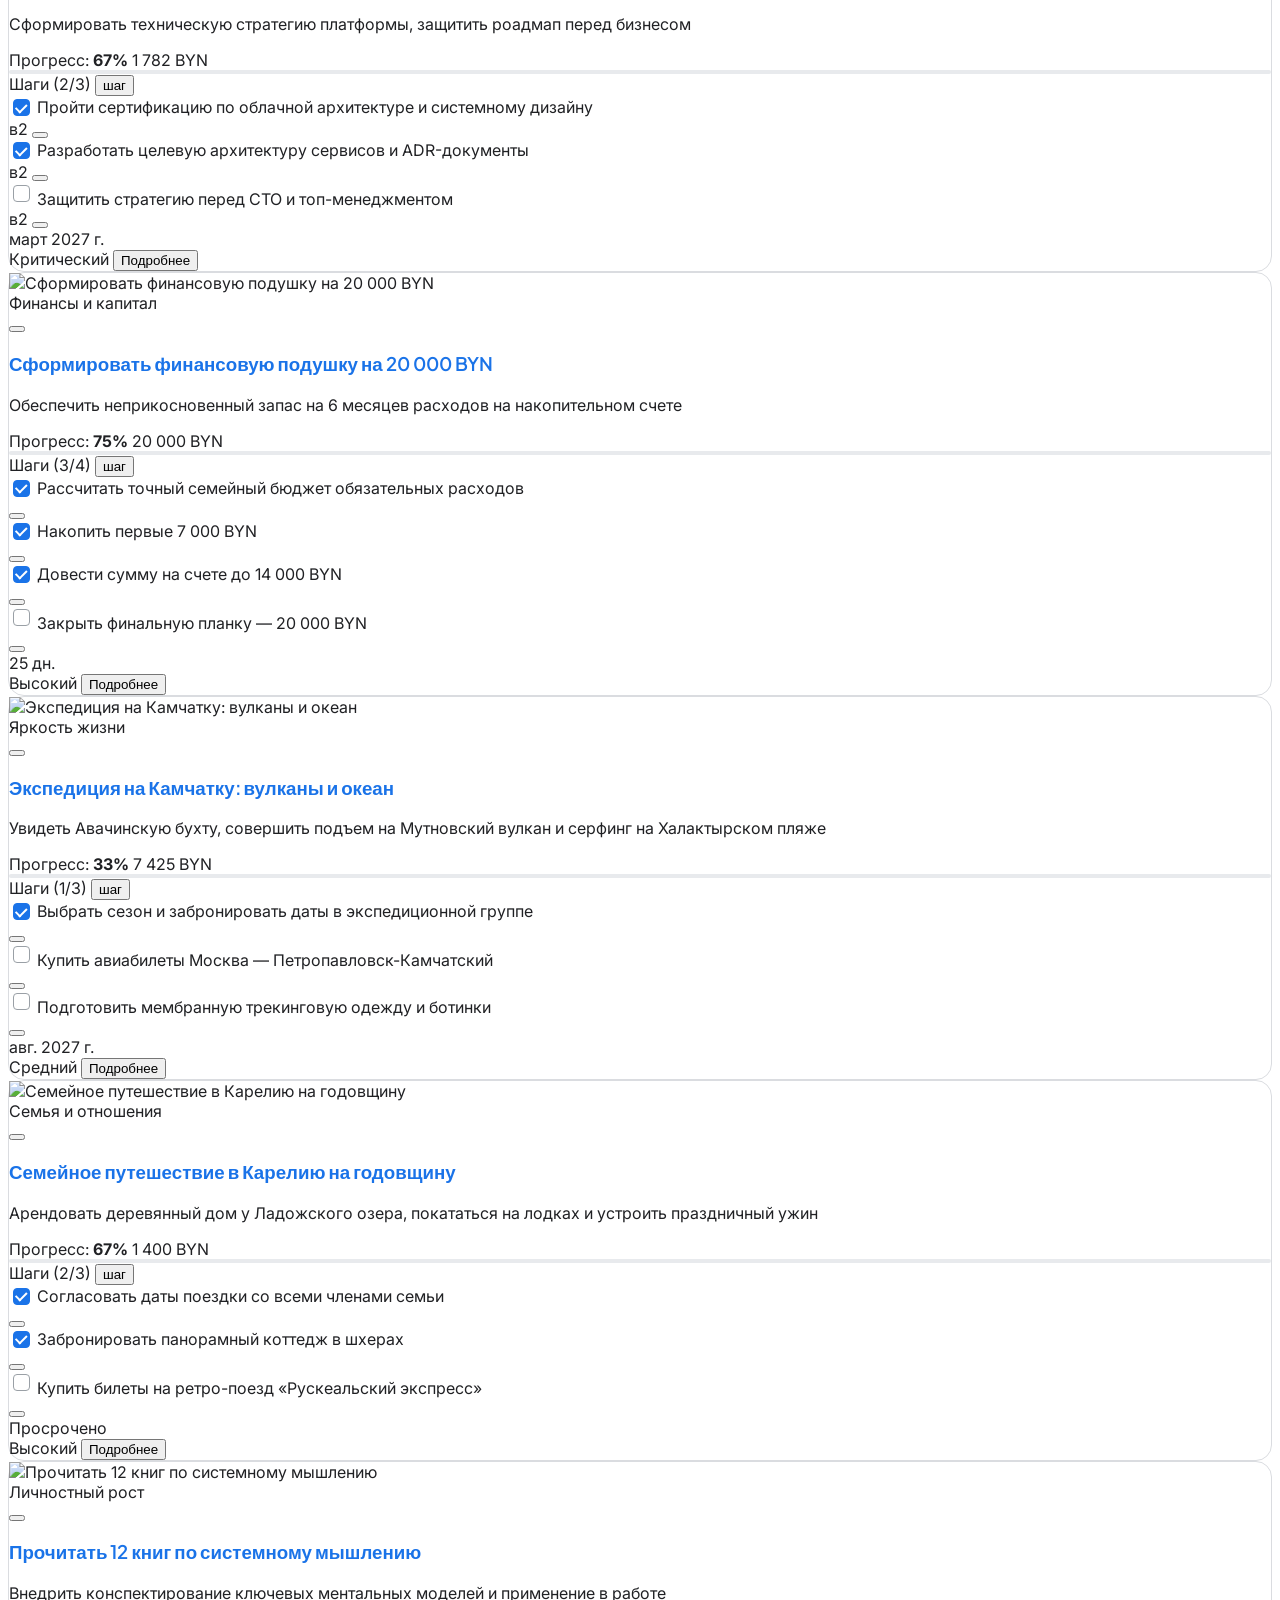
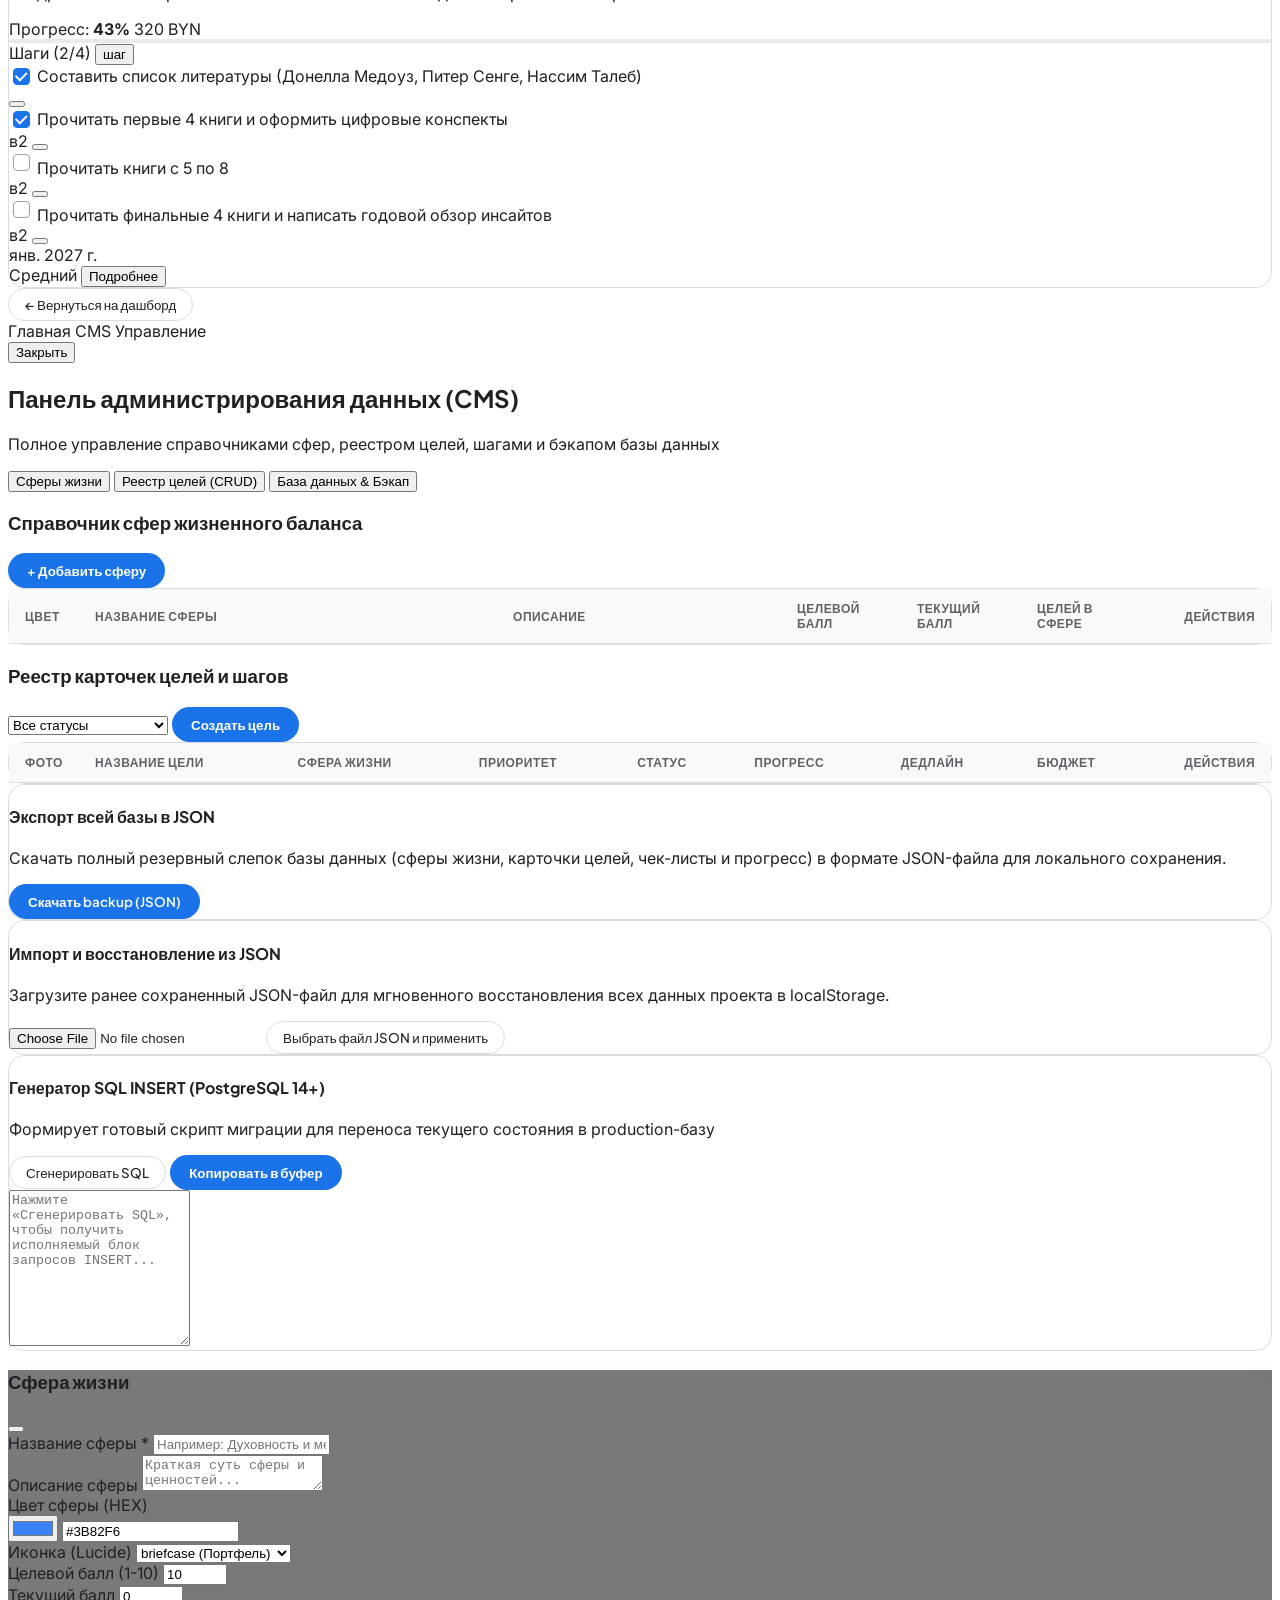
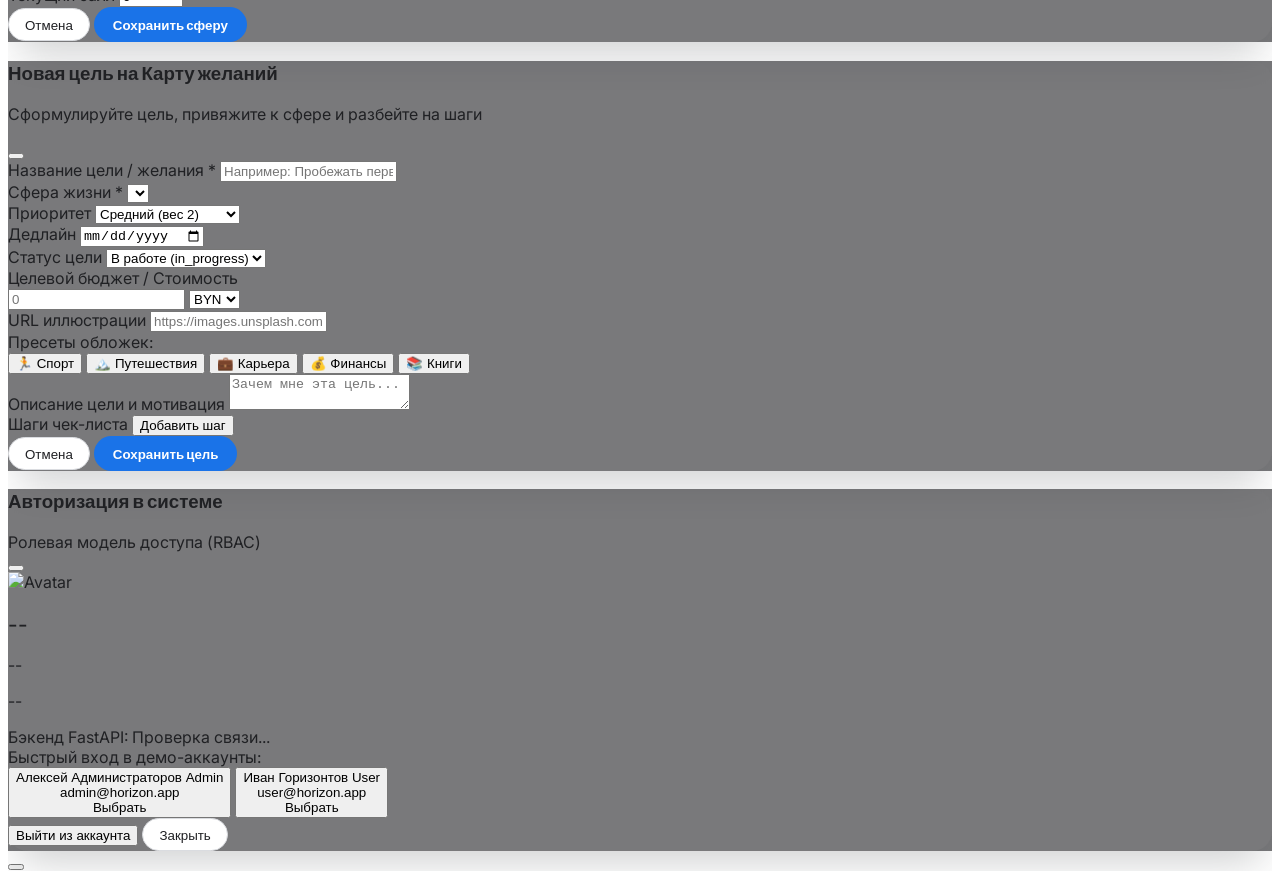
==== commit 4fc95b32: "Add analytics and balance snapshots history with Chart.js line visualization" ====
--- a/src/index.html
+++ b/src/index.html
@@ -402,6 +402,84 @@
       </div>
     </section>
 
+    <!-- СЕКЦИЯ: ИСТОРИЯ И ДИНАМИКА БАЛАНСА ВО ВРЕМЕНИ (BALANCE SNAPSHOTS & TRENDS) -->
+    <section class="google-card p-4 sm:p-5">
+      <div class="flex flex-col sm:flex-row sm:items-center justify-between gap-3 mb-4 pb-3 border-b border-[#E8EAED] dark:border-[#1F2937]">
+        <div class="flex items-center gap-2.5">
+          <div class="w-8 h-8 rounded-xl bg-emerald-50 dark:bg-emerald-950/40 text-emerald-600 dark:text-emerald-400 flex items-center justify-center shrink-0 border border-emerald-200/50 dark:border-emerald-800/50">
+            <i data-lucide="trending-up" class="w-4 h-4"></i>
+          </div>
+          <div>
+            <div class="flex items-center gap-2">
+              <h2 class="text-sm sm:text-base font-bold text-[#202124] dark:text-white font-heading">
+                Динамика гармонии во времени
+              </h2>
+              <span id="history-growth-badge" class="px-2 py-0.5 rounded text-[10px] font-extrabold uppercase bg-emerald-100 text-emerald-800 dark:bg-emerald-950 dark:text-emerald-300">
+                +0.0%
+              </span>
+            </div>
+            <p class="text-xs text-[#5F6368] dark:text-[#94A3B8]">
+              Фиксация прогресса в базе данных (balance_snapshots) и отслеживание тренда гармоничности
+            </p>
+          </div>
+        </div>
+
+        <div class="flex items-center gap-2 flex-wrap sm:flex-nowrap">
+          <!-- Переключатель периодов: Все / 30 дней / 90 дней -->
+          <div class="inline-flex p-0.5 rounded-lg bg-[#F1F3F4] dark:bg-[#111827] border border-[#DADCE0] dark:border-[#1F2937] text-xs">
+            <button type="button" 
+                    id="history-period-all" 
+                    onclick="window.setHistoryPeriod(null)"
+                    class="px-2.5 py-1 rounded-md font-semibold bg-white dark:bg-[#1F2937] text-[#1A73E8] shadow-xs transition-all">
+              Все
+            </button>
+            <button type="button" 
+                    id="history-period-30" 
+                    onclick="window.setHistoryPeriod(30)"
+                    class="px-2.5 py-1 rounded-md font-medium text-[#5F6368] dark:text-[#94A3B8] hover:text-[#202124] dark:hover:text-white transition-all">
+              30 дней
+            </button>
+            <button type="button" 
+                    id="history-period-90" 
+                    onclick="window.setHistoryPeriod(90)"
+                    class="px-2.5 py-1 rounded-md font-medium text-[#5F6368] dark:text-[#94A3B8] hover:text-[#202124] dark:hover:text-white transition-all">
+              90 дней
+            </button>
+          </div>
+
+          <!-- Кнопка фиксации среза -->
+          <button type="button" 
+                  onclick="window.takeBalanceSnapshot()" 
+                  class="google-btn-primary text-xs py-1.5 px-3 flex items-center gap-1.5 shadow-sm"
+                  title="Зафиксировать текущие баллы сфер в таблице balance_snapshots">
+            <i data-lucide="camera" class="w-3.5 h-3.5"></i>
+            <span>Зафиксировать срез</span>
+          </button>
+        </div>
+      </div>
+
+      <!-- Контейнер графика динамики Chart.js -->
+      <div class="relative w-full h-[220px] sm:h-[260px]">
+        <canvas id="balanceHistoryChartCanvas"></canvas>
+      </div>
+
+      <!-- Подвал карточки с метаданными срезов -->
+      <div class="mt-3 pt-3 border-t border-[#E8EAED] dark:border-[#1F2937] flex flex-col sm:flex-row sm:items-center justify-between text-xs text-[#5F6368] dark:text-[#94A3B8] gap-2">
+        <div class="flex items-center gap-3">
+          <span class="flex items-center gap-1.5">
+            <span class="w-2.5 h-2.5 rounded-full bg-[#1A73E8]"></span>
+            <span>Индекс гармонии (%)</span>
+          </span>
+          <span id="history-snapshots-count" class="font-medium">
+            Всего срезов: 0
+          </span>
+        </div>
+        <div id="history-latest-snapshot-note" class="italic truncate max-w-md">
+          Загрузка истории срезов...
+        </div>
+      </div>
+    </section>
+
     <!-- СТРОКА ФИЛЬТРАЦИИ (Без видимой серой полосы прокрутки .no-scrollbar) -->
     <section class="space-y-3">
       <div class="flex flex-col md:flex-row md:items-center justify-between gap-3">
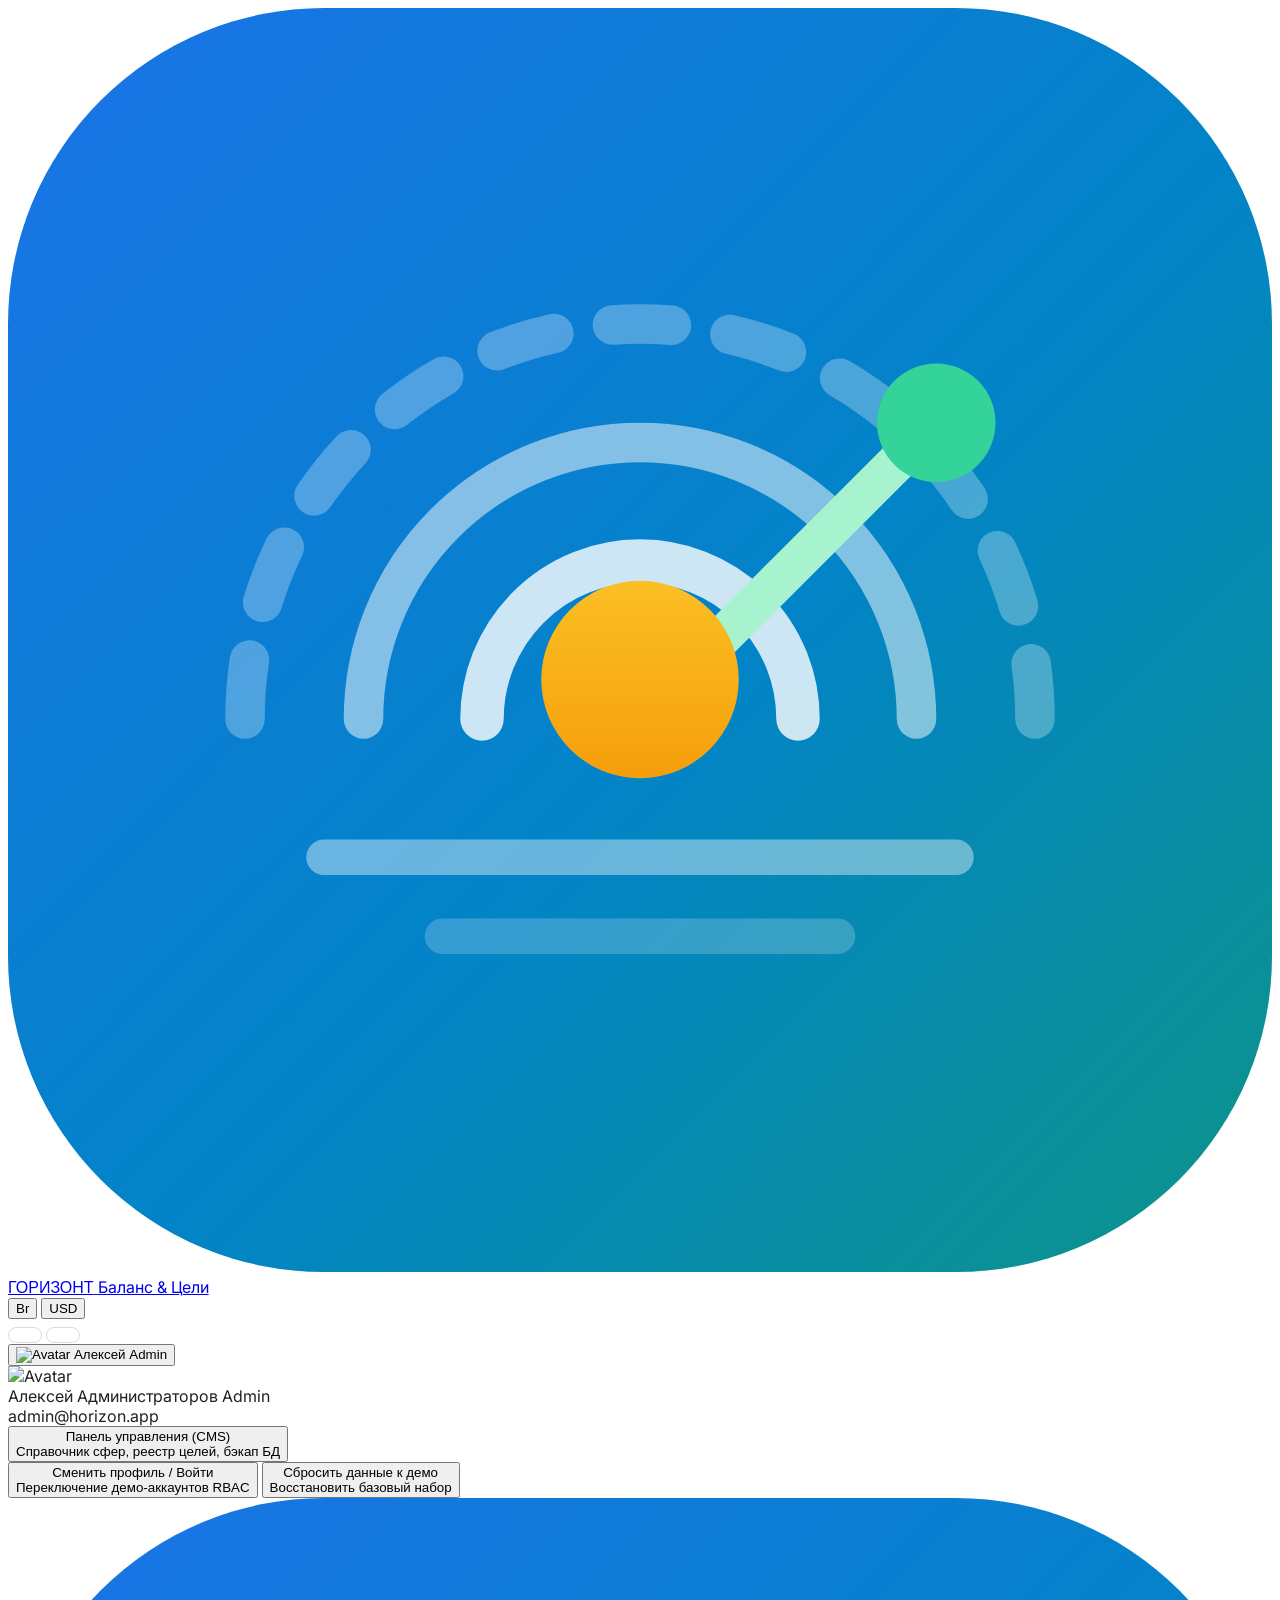
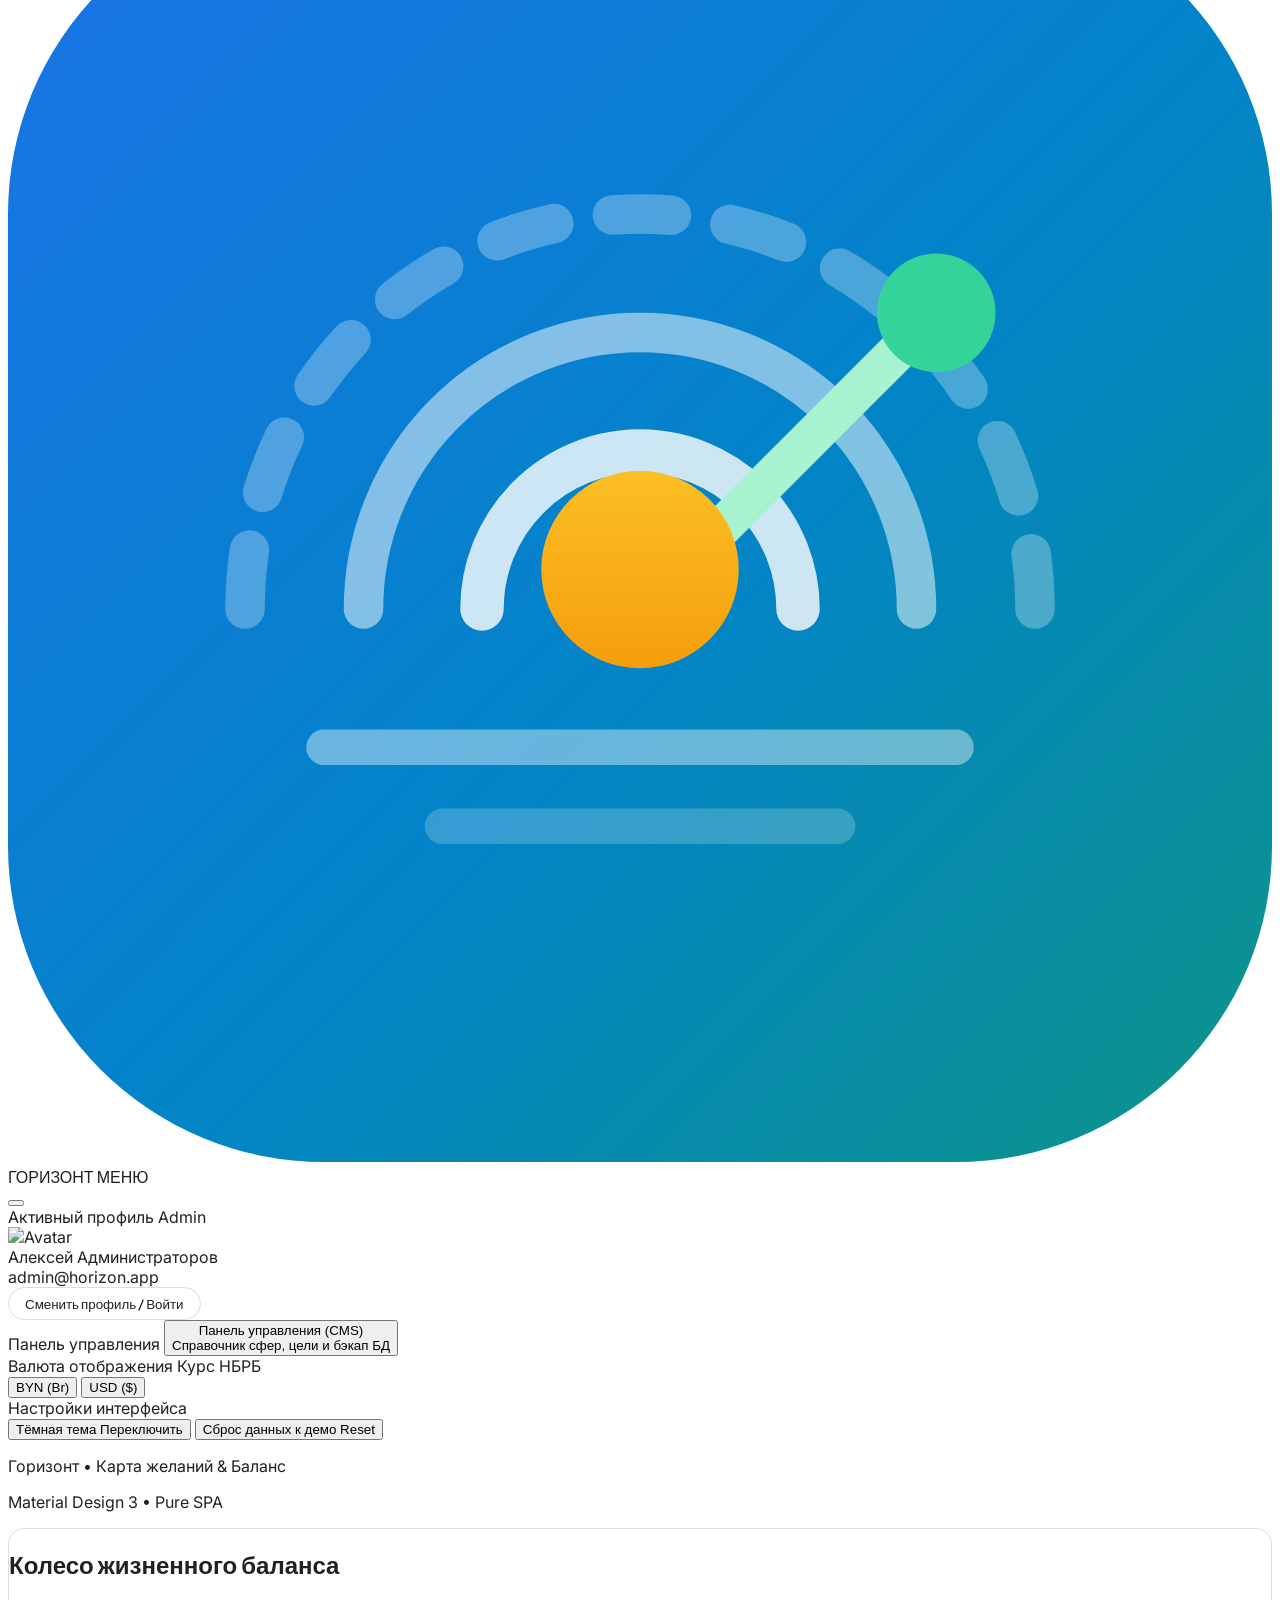
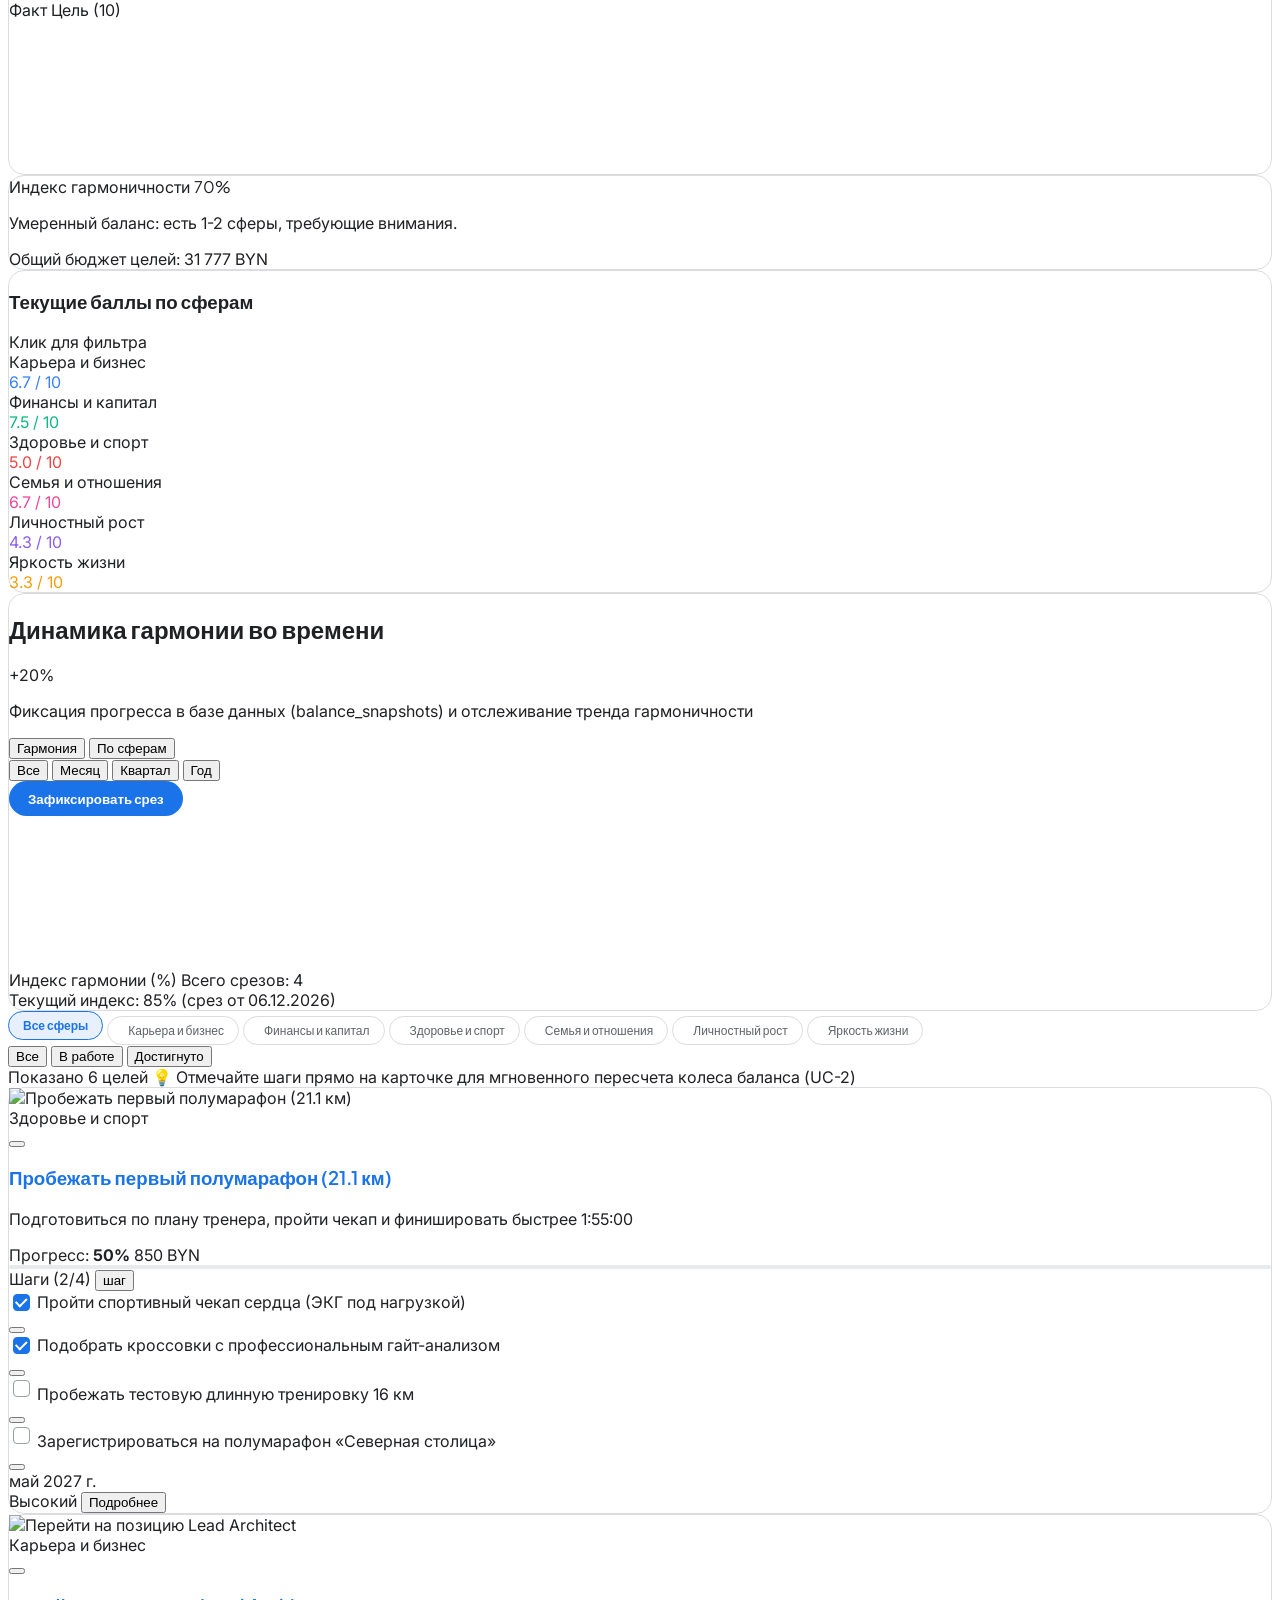
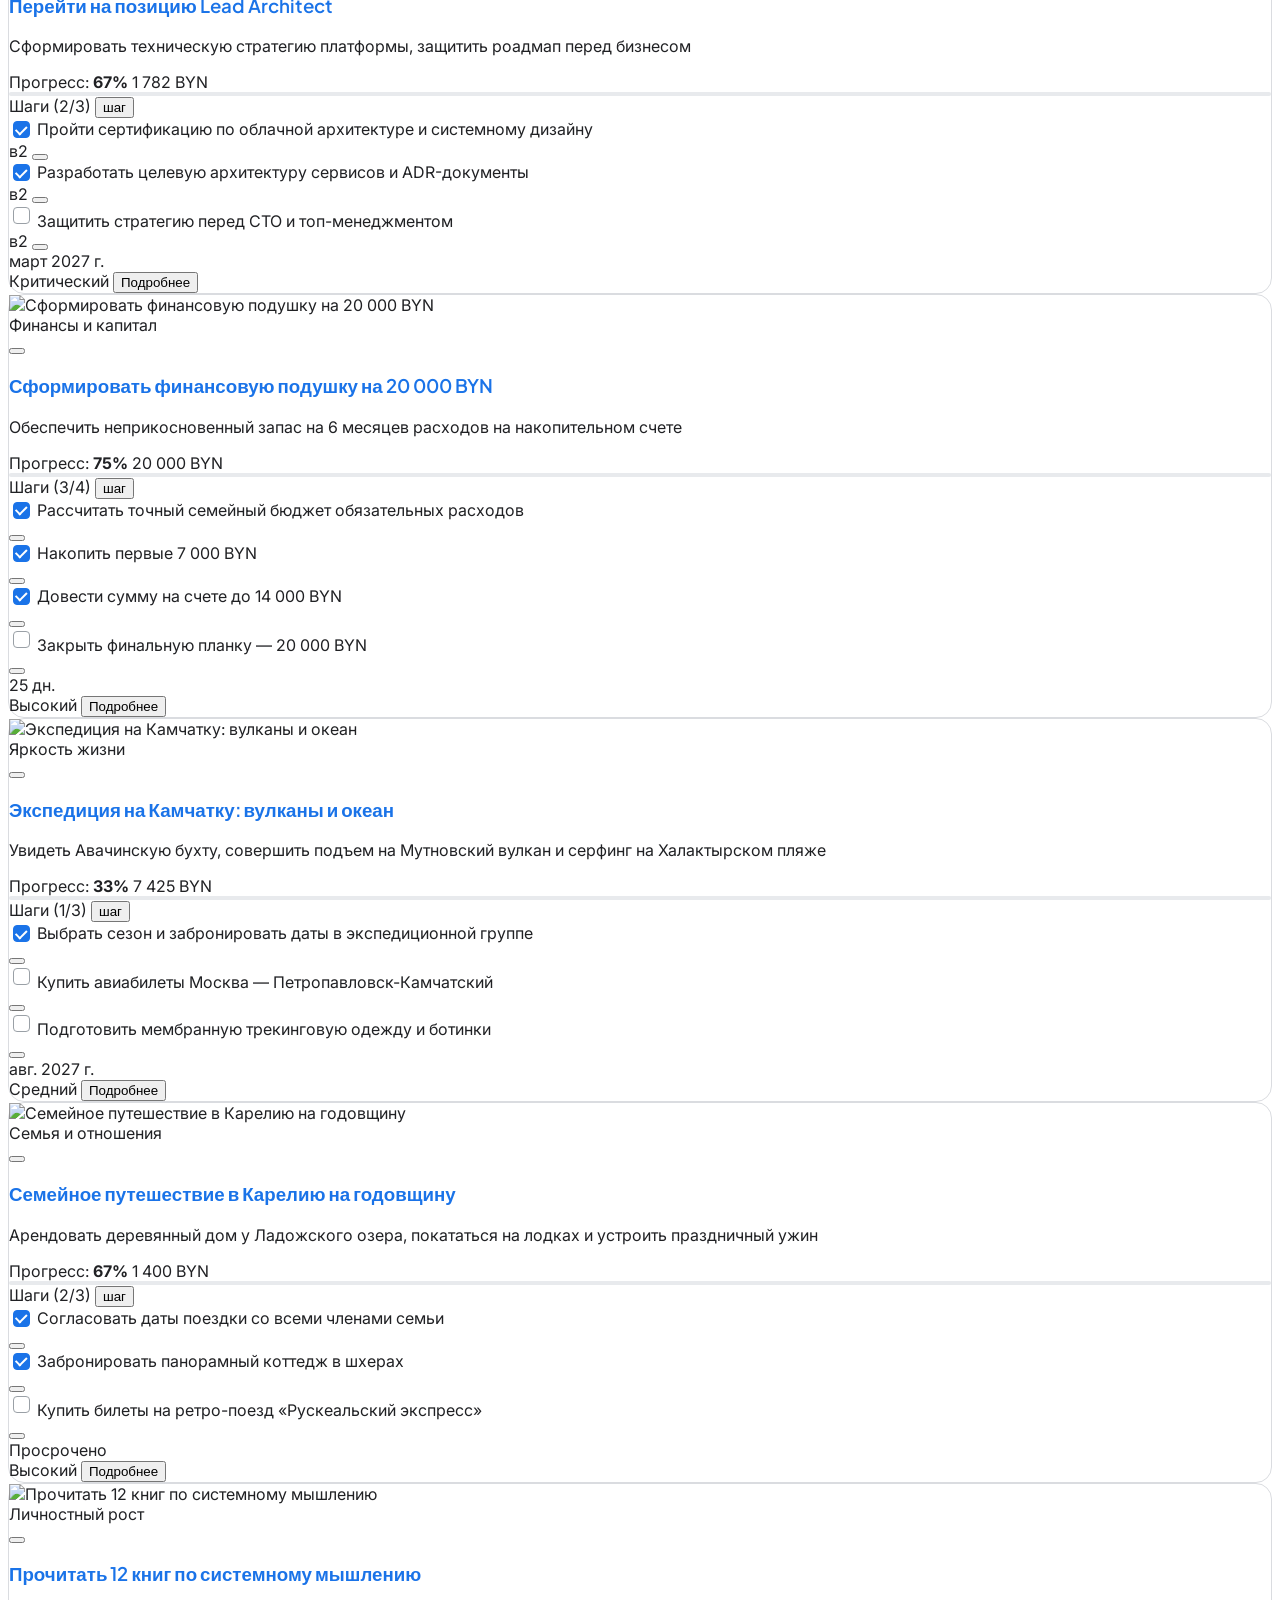
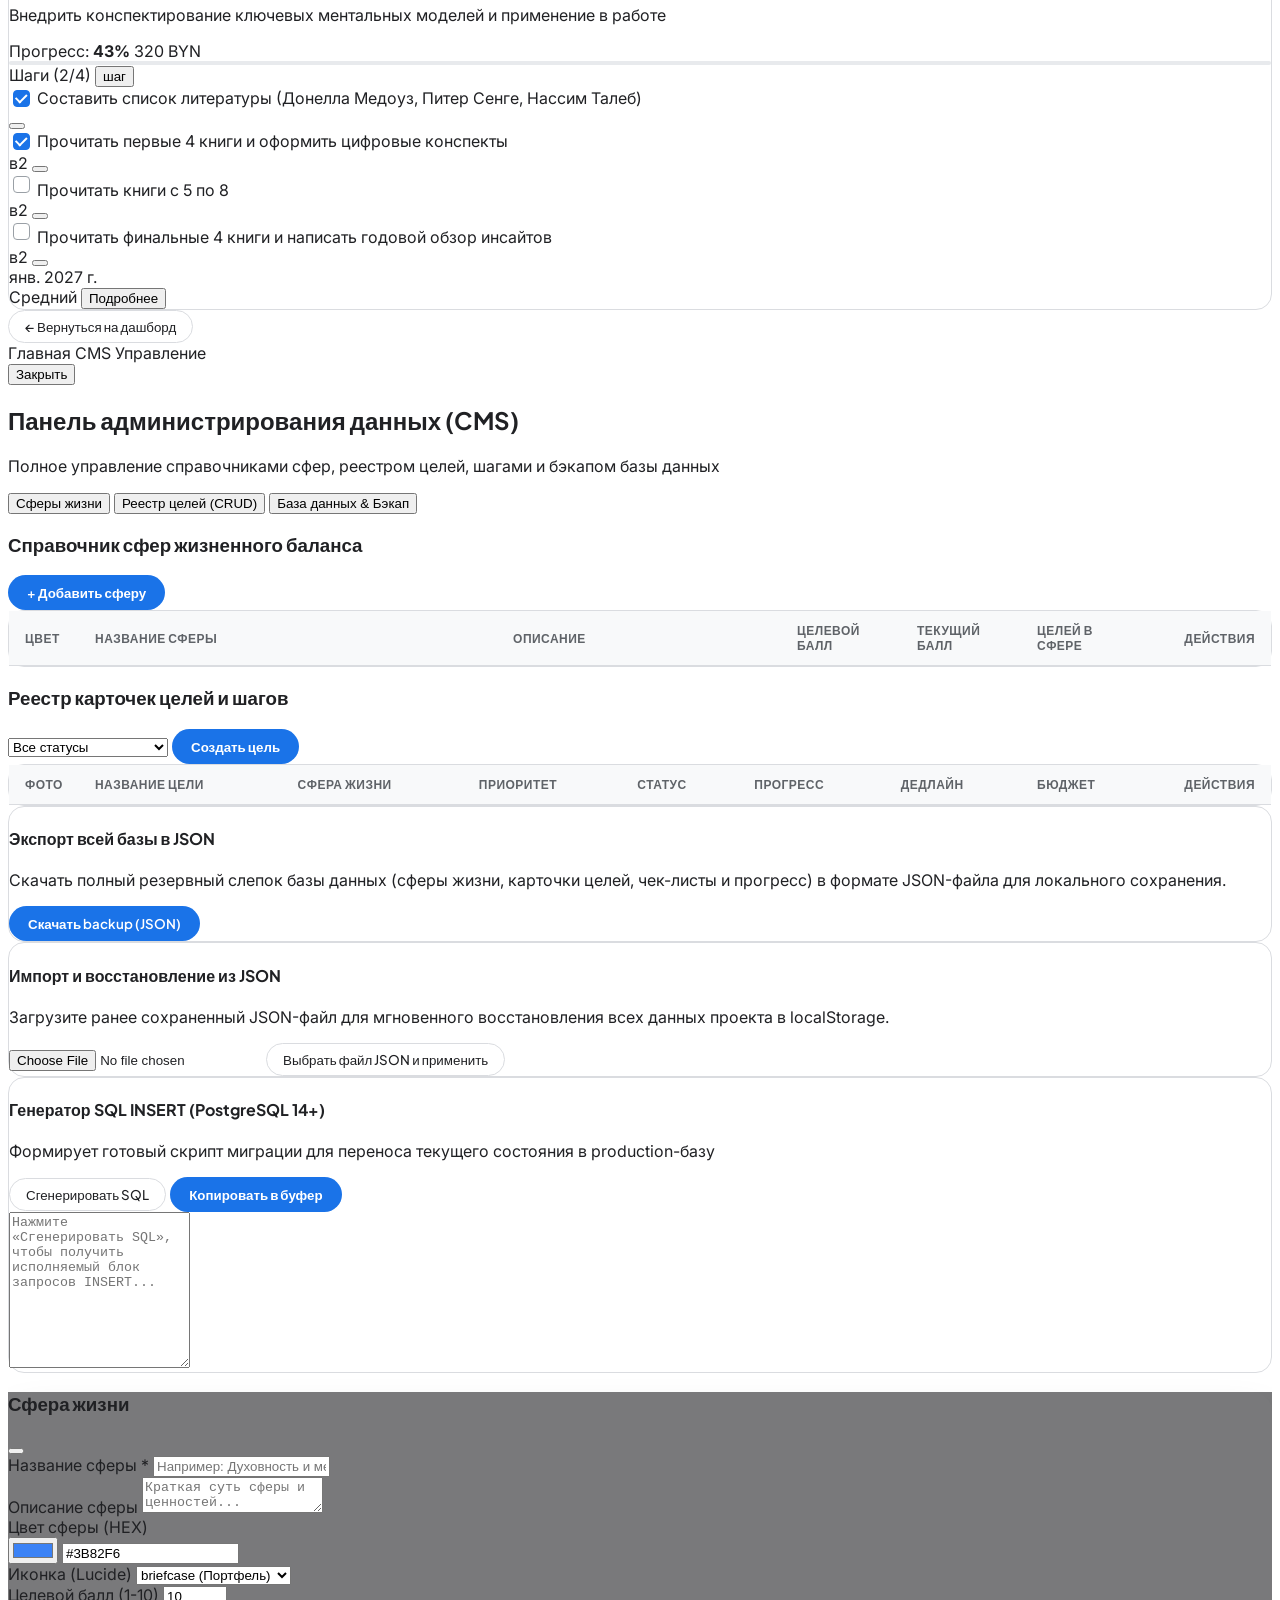
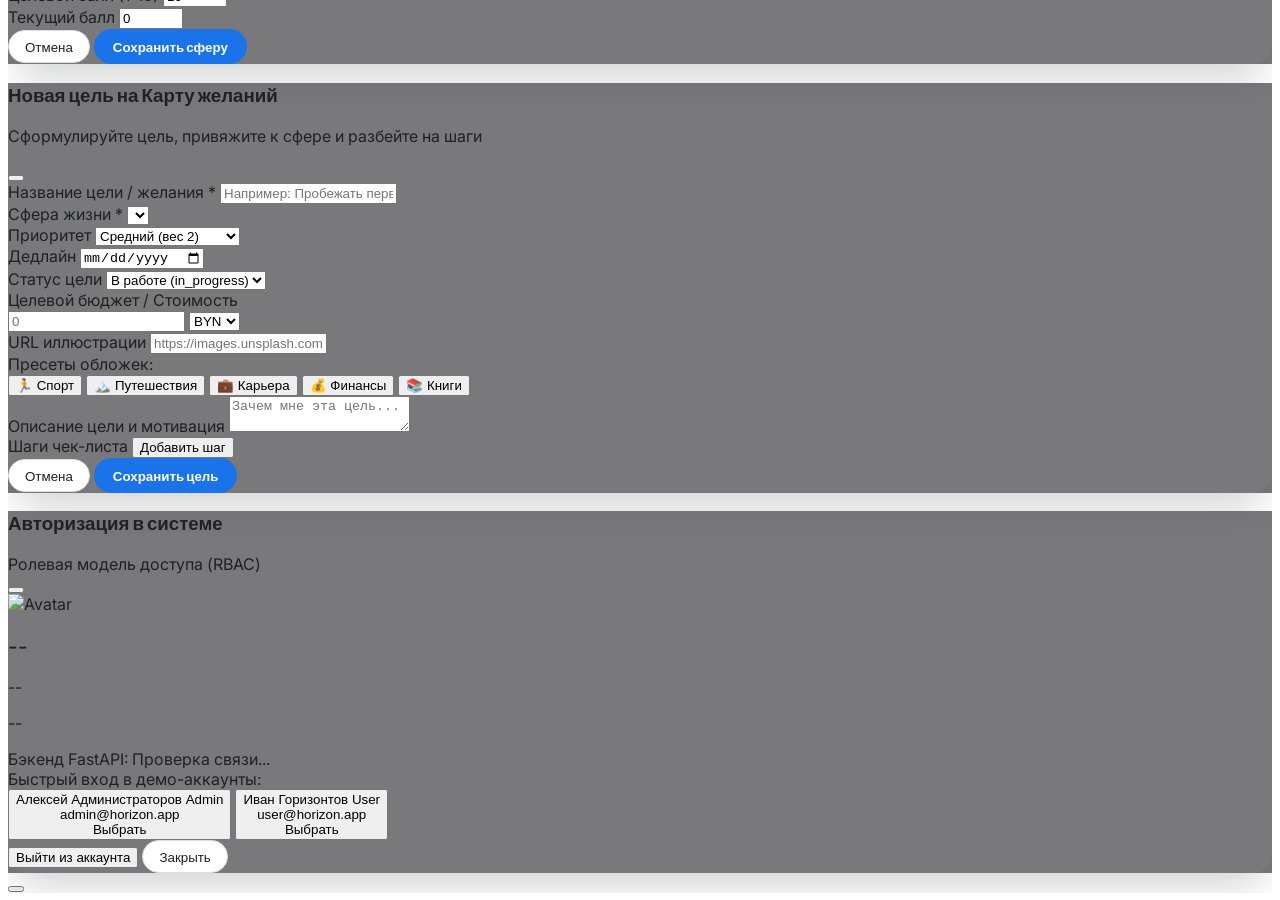
==== commit 3e684a3e: "Complete balance_snapshots analytics module with automated goal snapshots and multi-period charts" ====
--- a/src/index.html
+++ b/src/index.html
@@ -424,26 +424,50 @@
           </div>
         </div>
 
-        <div class="flex items-center gap-2 flex-wrap sm:flex-nowrap">
-          <!-- Переключатель периодов: Все / 30 дней / 90 дней -->
+        <div class="flex items-center gap-2 flex-wrap">
+          <!-- Переключатель режима: Гармония (%) vs По сферам (0-10) -->
+          <div class="inline-flex p-0.5 rounded-lg bg-[#F1F3F4] dark:bg-[#111827] border border-[#DADCE0] dark:border-[#1F2937] text-xs">
+            <button type="button" 
+                    id="history-mode-harmony" 
+                    onclick="window.setHistoryViewMode('harmony')"
+                    class="px-2.5 py-1 rounded-md font-semibold bg-white dark:bg-[#1F2937] text-[#1A73E8] shadow-xs transition-all flex items-center gap-1">
+              <i data-lucide="activity" class="w-3 h-3"></i>
+              <span>Гармония</span>
+            </button>
+            <button type="button" 
+                    id="history-mode-spheres" 
+                    onclick="window.setHistoryViewMode('spheres')"
+                    class="px-2.5 py-1 rounded-md font-medium text-[#5F6368] dark:text-[#94A3B8] hover:text-[#202124] dark:hover:text-white transition-all flex items-center gap-1">
+              <i data-lucide="layers" class="w-3 h-3"></i>
+              <span>По сферам</span>
+            </button>
+          </div>
+
+          <!-- Переключатель периодов: Все / Месяц / Квартал / Год -->
           <div class="inline-flex p-0.5 rounded-lg bg-[#F1F3F4] dark:bg-[#111827] border border-[#DADCE0] dark:border-[#1F2937] text-xs">
             <button type="button" 
                     id="history-period-all" 
-                    onclick="window.setHistoryPeriod(null)"
+                    onclick="window.setHistoryPeriod('all')"
                     class="px-2.5 py-1 rounded-md font-semibold bg-white dark:bg-[#1F2937] text-[#1A73E8] shadow-xs transition-all">
               Все
             </button>
             <button type="button" 
-                    id="history-period-30" 
-                    onclick="window.setHistoryPeriod(30)"
+                    id="history-period-month" 
+                    onclick="window.setHistoryPeriod('month')"
                     class="px-2.5 py-1 rounded-md font-medium text-[#5F6368] dark:text-[#94A3B8] hover:text-[#202124] dark:hover:text-white transition-all">
-              30 дней
+              Месяц
             </button>
             <button type="button" 
-                    id="history-period-90" 
-                    onclick="window.setHistoryPeriod(90)"
+                    id="history-period-quarter" 
+                    onclick="window.setHistoryPeriod('quarter')"
                     class="px-2.5 py-1 rounded-md font-medium text-[#5F6368] dark:text-[#94A3B8] hover:text-[#202124] dark:hover:text-white transition-all">
-              90 дней
+              Квартал
+            </button>
+            <button type="button" 
+                    id="history-period-year" 
+                    onclick="window.setHistoryPeriod('year')"
+                    class="px-2.5 py-1 rounded-md font-medium text-[#5F6368] dark:text-[#94A3B8] hover:text-[#202124] dark:hover:text-white transition-all">
+              Год
             </button>
           </div>
 
@@ -465,10 +489,10 @@
 
       <!-- Подвал карточки с метаданными срезов -->
       <div class="mt-3 pt-3 border-t border-[#E8EAED] dark:border-[#1F2937] flex flex-col sm:flex-row sm:items-center justify-between text-xs text-[#5F6368] dark:text-[#94A3B8] gap-2">
-        <div class="flex items-center gap-3">
-          <span class="flex items-center gap-1.5">
+        <div class="flex items-center gap-3 flex-wrap">
+          <span id="history-legend-indicator" class="flex items-center gap-1.5">
             <span class="w-2.5 h-2.5 rounded-full bg-[#1A73E8]"></span>
-            <span>Индекс гармонии (%)</span>
+            <span id="history-metric-name">Индекс гармонии (%)</span>
           </span>
           <span id="history-snapshots-count" class="font-medium">
             Всего срезов: 0
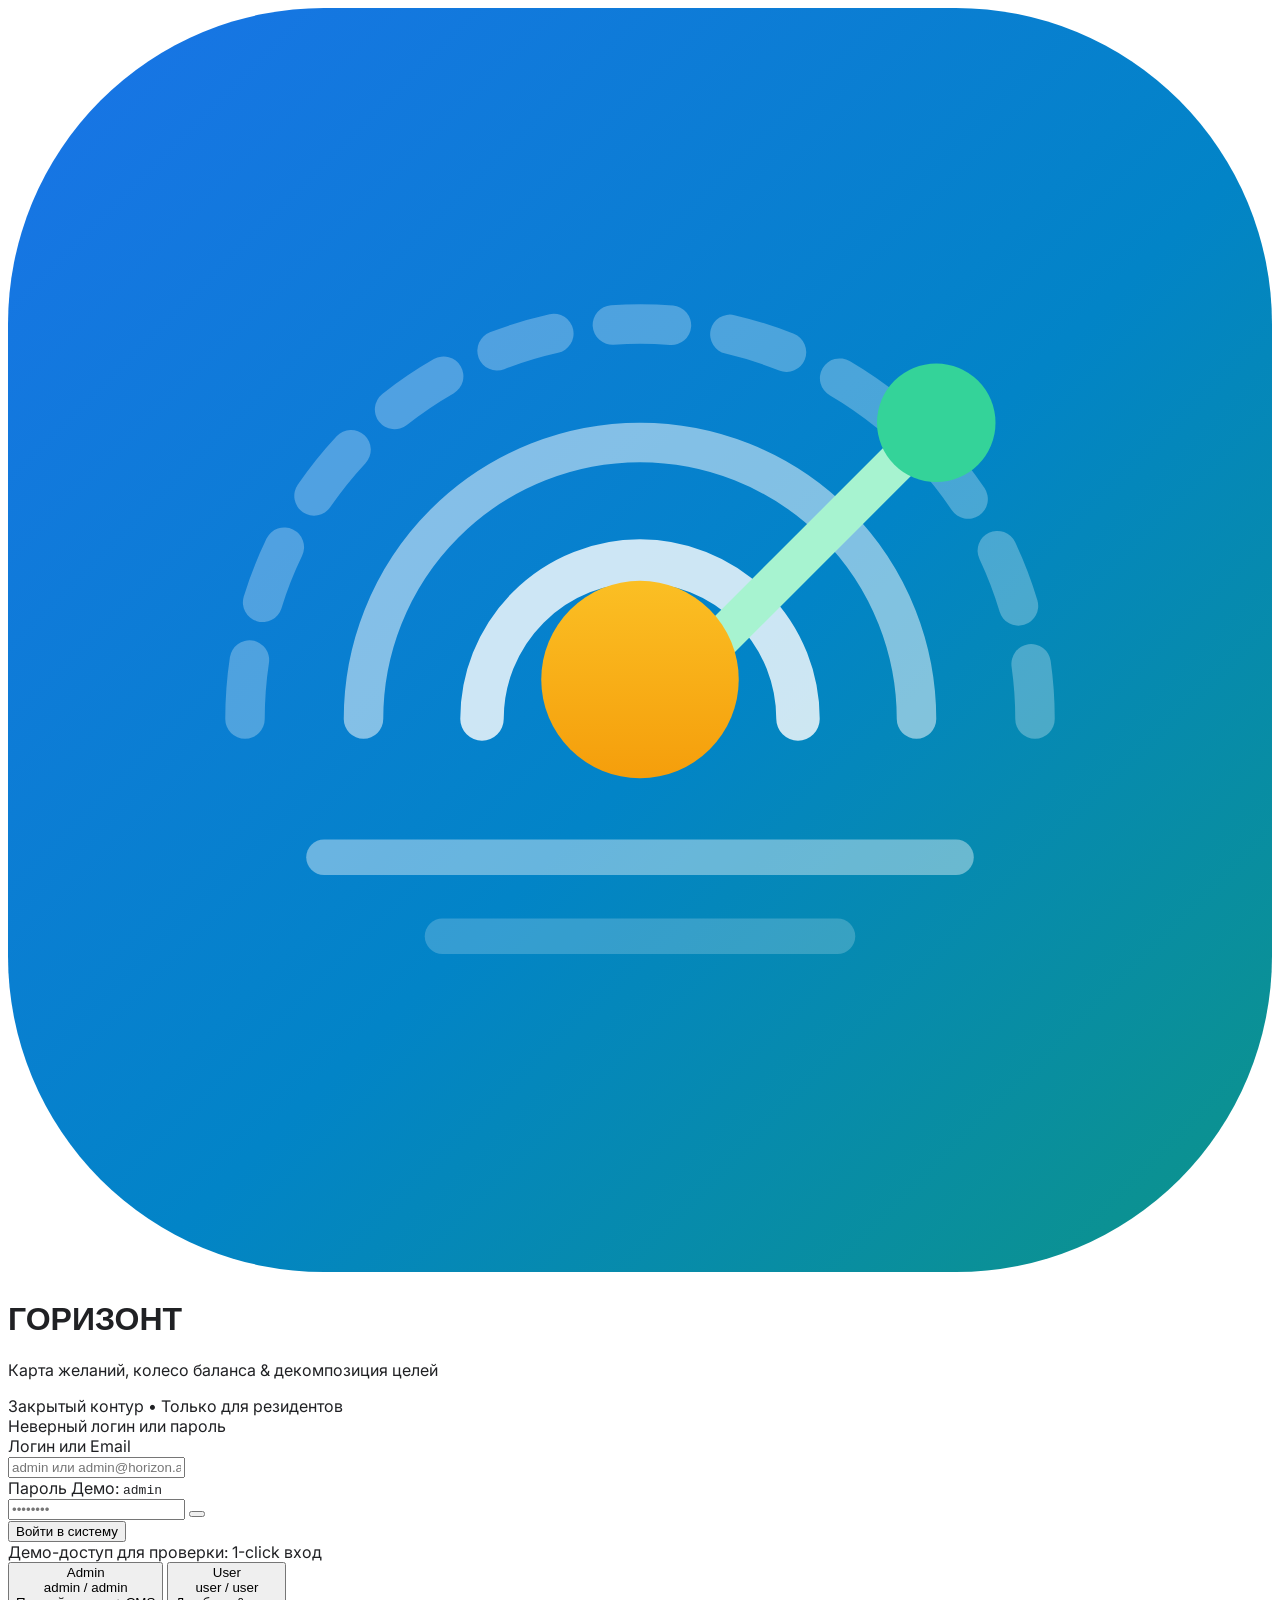
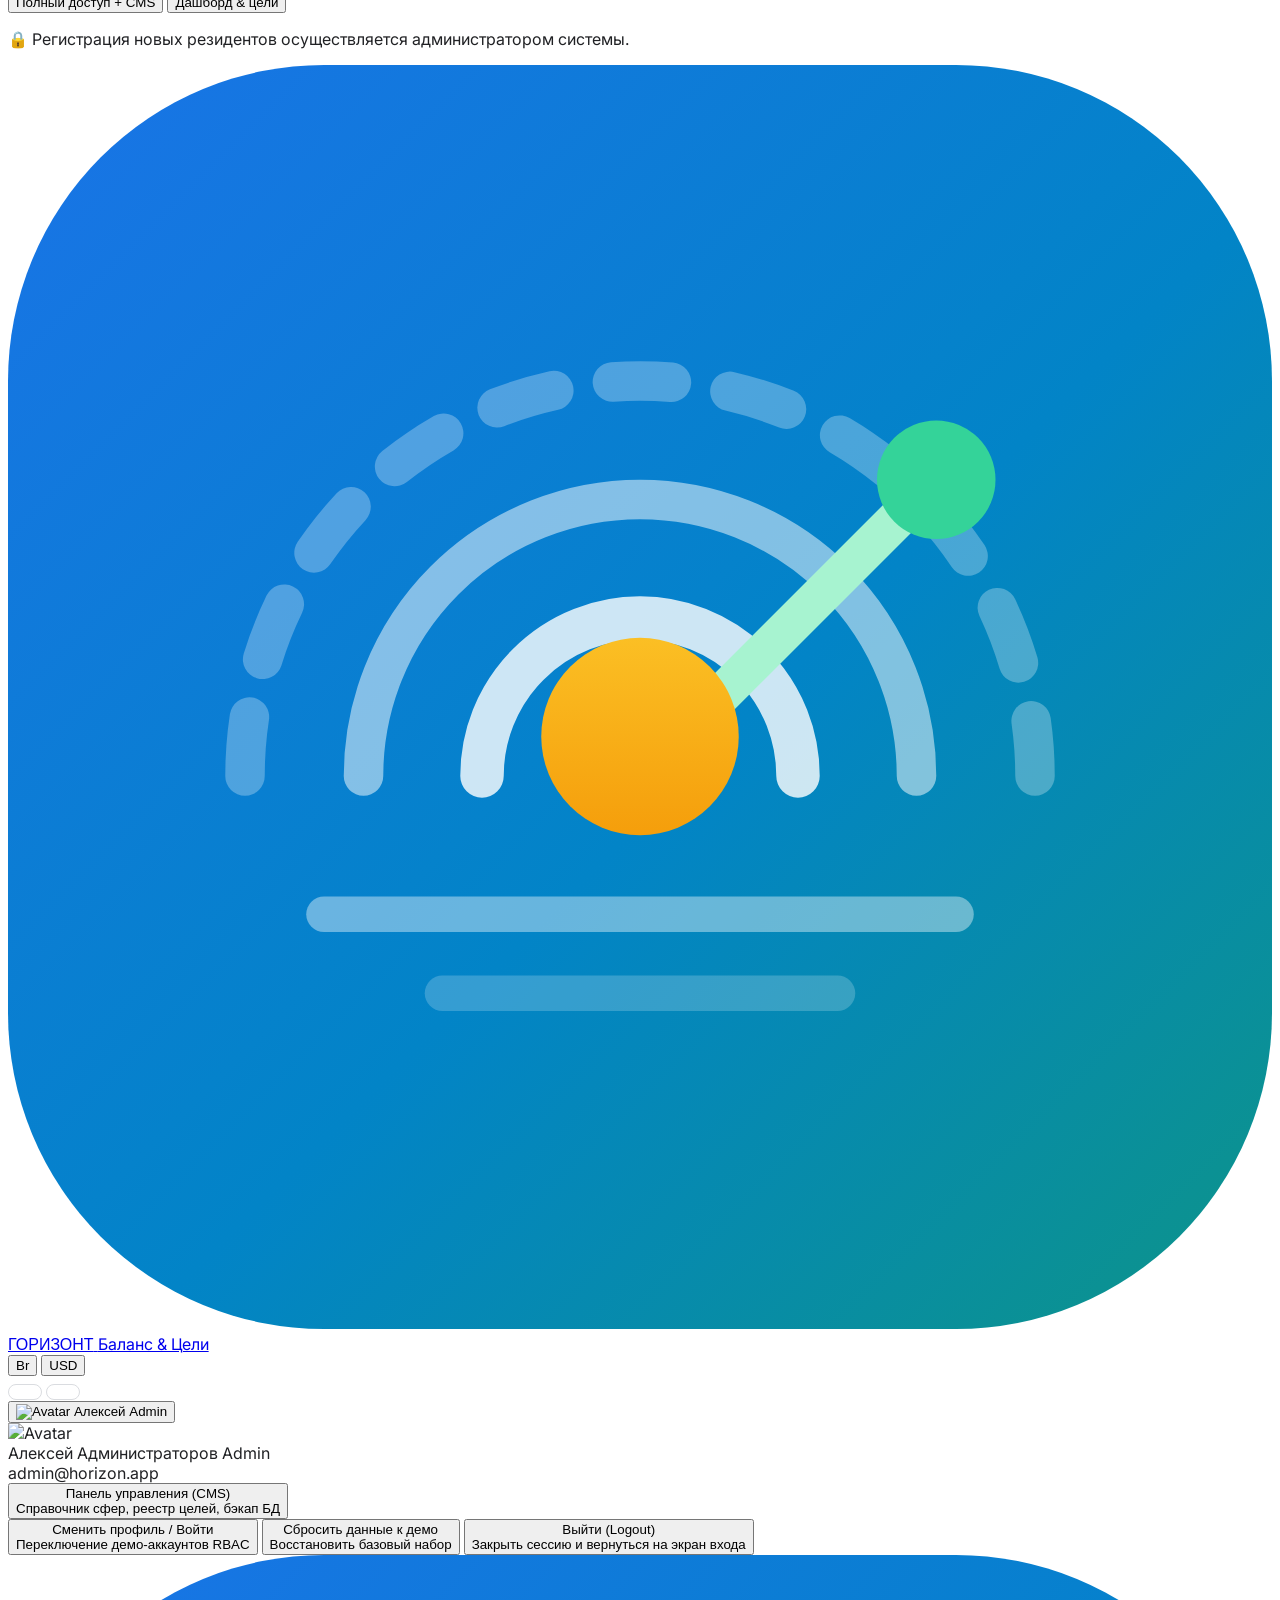
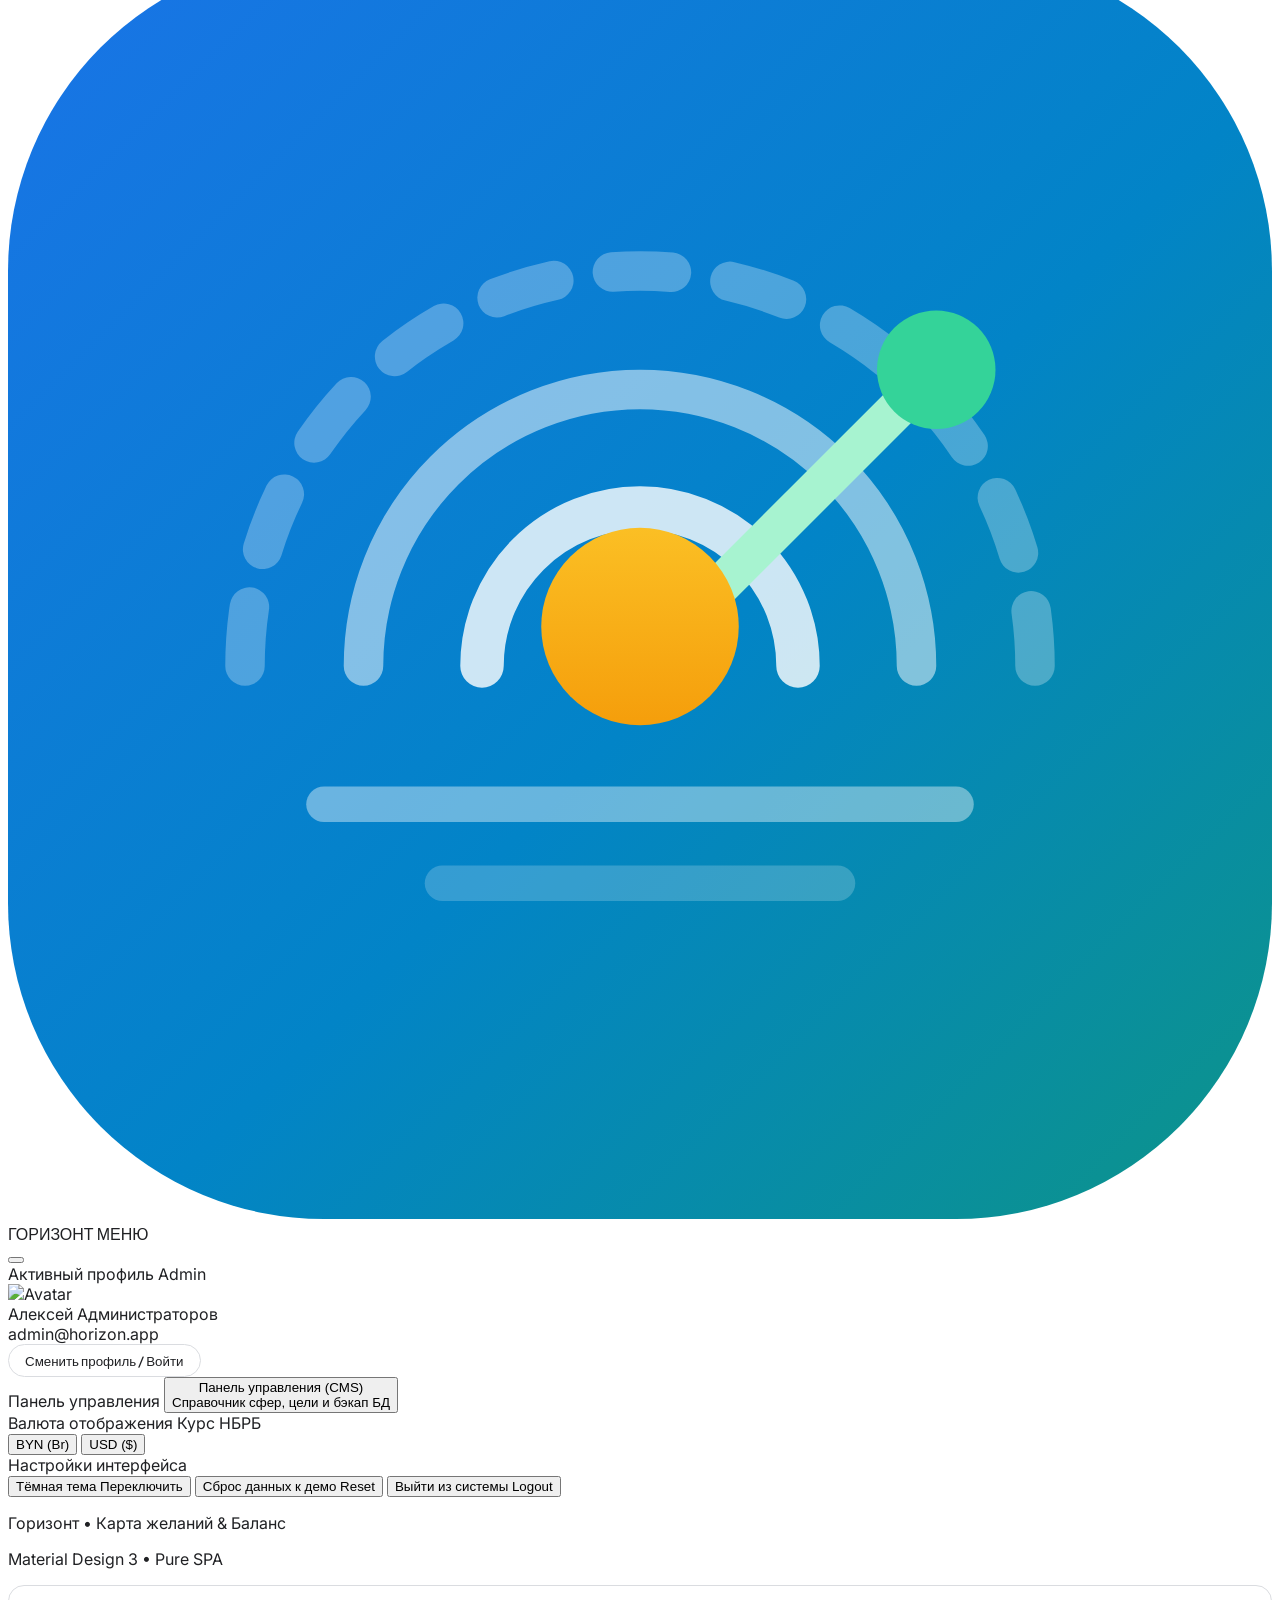
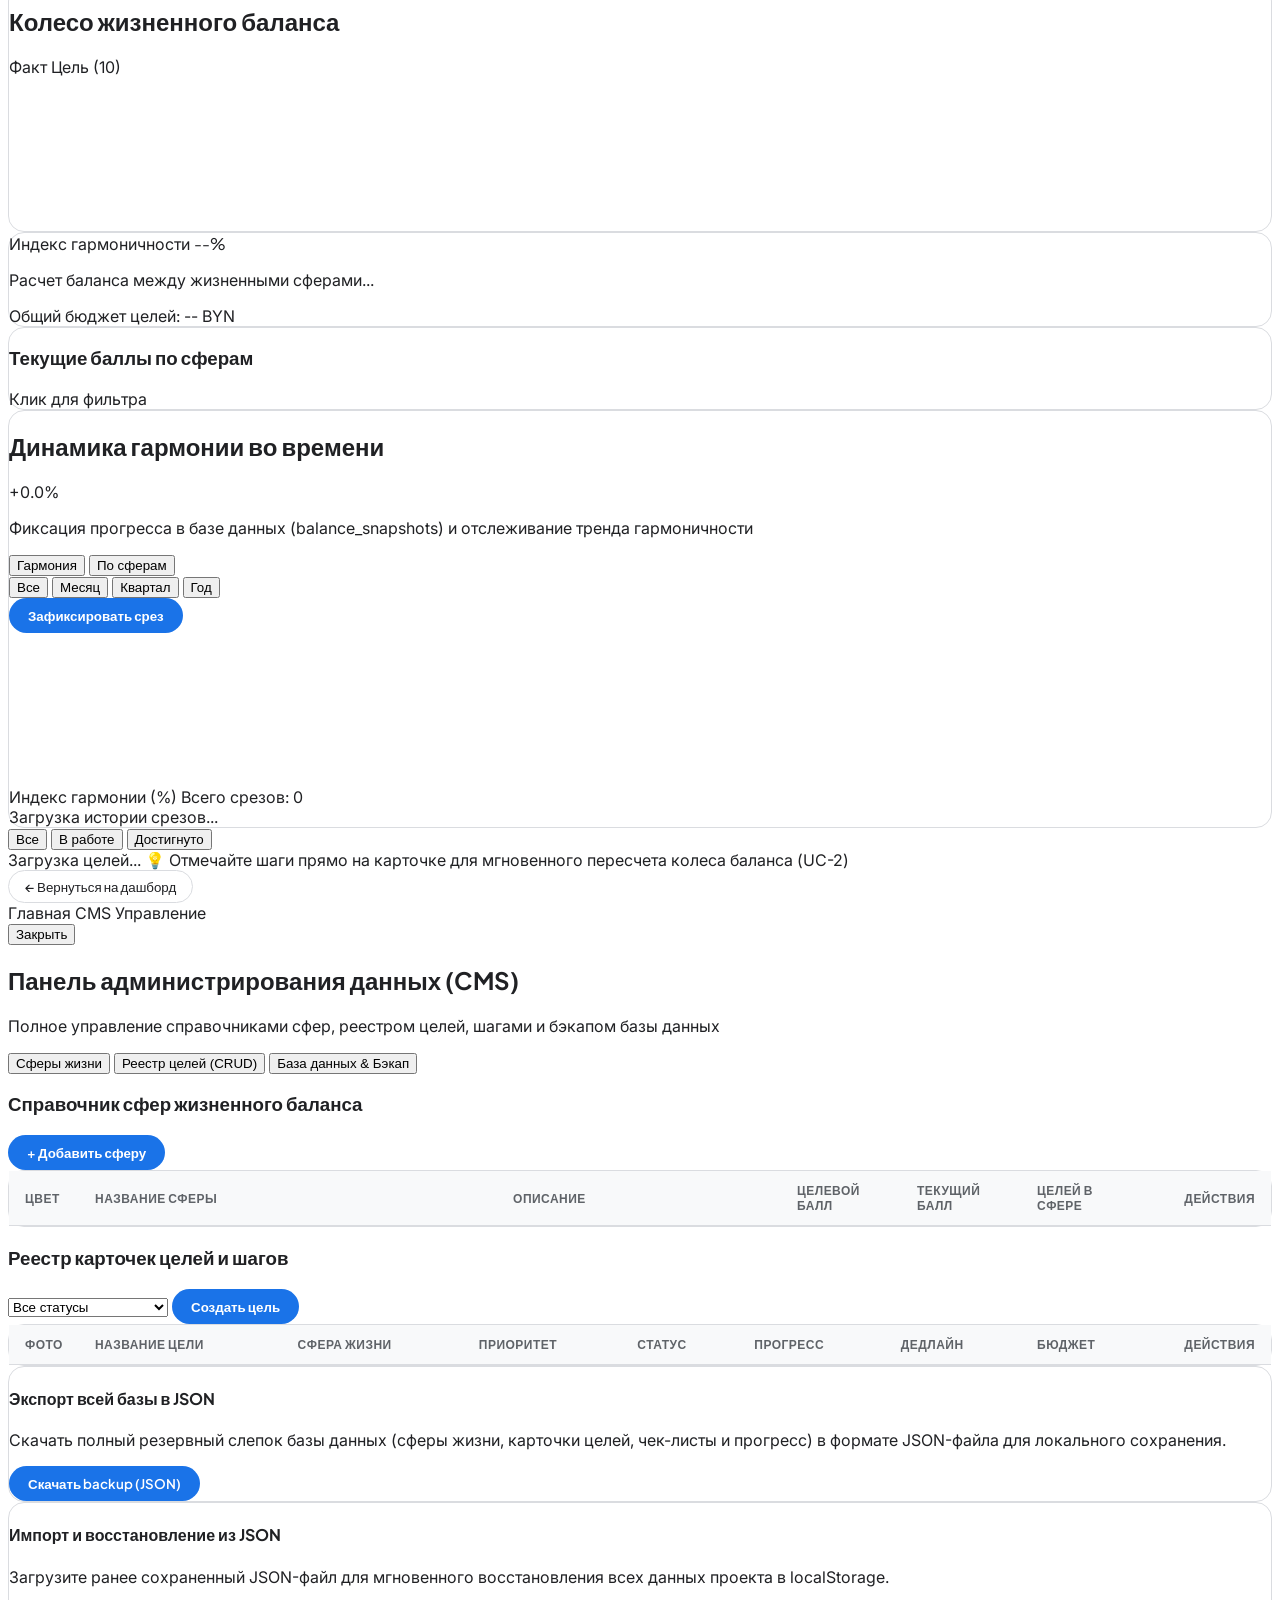
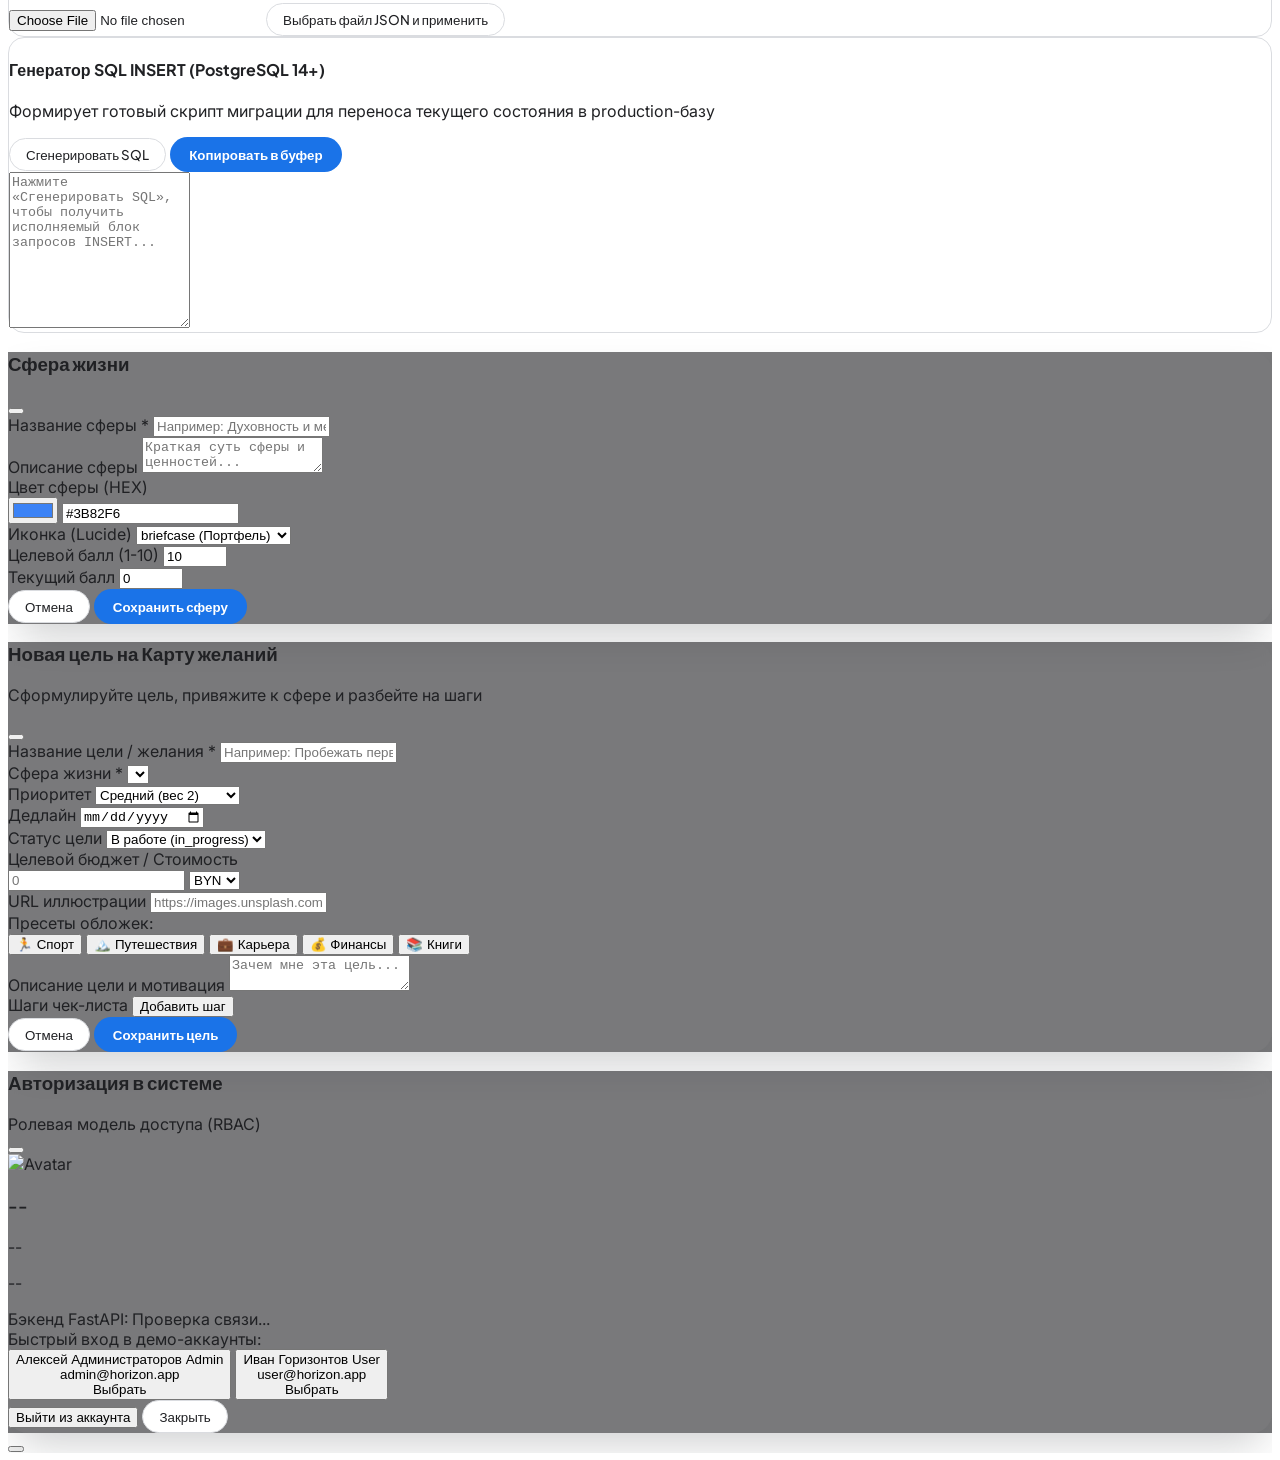
==== commit 0b939369: "Add closed circuit Login Wall and stylish authentication screen with 1-click demo access" ====
--- a/src/index.html
+++ b/src/index.html
@@ -58,9 +58,156 @@
 <body class="bg-white dark:bg-[#0B0F19] text-[#202124] dark:text-[#F8FAFC] min-h-screen transition-colors duration-200">
 
   <!-- ============================================================================ -->
+  <!-- ЭКРАН АВТОРИЗАЦИИ / ЗАКРЫТЫЙ КОНТУР (LOGIN WALL)                              -->
+  <!-- ============================================================================ -->
+  <div id="login-wall-view" class="fixed inset-0 z-50 flex items-center justify-center p-4 bg-[#0B0F19] overflow-y-auto selection:bg-blue-500 selection:text-white hidden">
+    
+    <!-- Фоновые неоновые световые акценты (SaaS Ambient Glows) -->
+    <div class="absolute top-1/4 left-1/2 -translate-x-1/2 -translate-y-1/2 w-[550px] h-[550px] bg-gradient-to-tr from-blue-600/20 via-indigo-600/15 to-emerald-500/10 rounded-full blur-[120px] pointer-events-none"></div>
+    <div class="absolute bottom-10 left-10 w-80 h-80 bg-blue-500/10 rounded-full blur-[100px] pointer-events-none"></div>
+    <div class="absolute top-10 right-10 w-72 h-72 bg-emerald-500/10 rounded-full blur-[90px] pointer-events-none"></div>
+    
+    <!-- Сетка на фоне (Subtle Grid Pattern) -->
+    <div class="absolute inset-0 bg-[linear-gradient(to_right,#ffffff05_1px,transparent_1px),linear-gradient(to_bottom,#ffffff05_1px,transparent_1px)] bg-[size:32px_32px] pointer-events-none"></div>
+
+    <!-- Основная карточка авторизации Glassmorphism -->
+    <div class="relative w-full max-w-[440px] my-auto bg-white/[0.04] backdrop-blur-2xl border border-white/10 rounded-3xl p-7 sm:p-9 shadow-2xl shadow-black/80 text-white transition-all duration-300">
+      
+      <!-- Шапка карточки: Логотип и закрытый контур -->
+      <div class="text-center mb-6">
+        <div class="inline-flex items-center justify-center w-14 h-14 rounded-2xl bg-gradient-to-tr from-[#1A73E8] to-[#6366F1] shadow-lg shadow-blue-500/30 p-2.5 mb-3.5 border border-white/20">
+          <img src="assets/favicon.svg" alt="Горизонт" class="w-full h-full object-contain filter drop-shadow">
+        </div>
+        
+        <h1 class="font-heading font-black text-2xl sm:text-3xl tracking-tight text-white flex items-center justify-center gap-2">
+          <span>ГОРИЗОНТ</span>
+        </h1>
+        <p class="text-xs text-slate-400 mt-1 font-medium">
+          Карта желаний, колесо баланса &amp; декомпозиция целей
+        </p>
+
+        <!-- Бейдж закрытого контура -->
+        <div class="mt-3 inline-flex items-center gap-1.5 px-3 py-1 rounded-full text-[10.5px] font-semibold bg-emerald-500/10 text-emerald-400 border border-emerald-500/20">
+          <span class="w-1.5 h-1.5 rounded-full bg-emerald-400 animate-pulse"></span>
+          <span>Закрытый контур • Только для резидентов</span>
+        </div>
+      </div>
+
+      <!-- Форма входа -->
+      <form id="login-wall-form" onsubmit="window.handleLoginWallSubmit(event)" class="space-y-4">
+        
+        <!-- Оповещение об ошибке -->
+        <div id="login-wall-error" class="hidden p-3 rounded-xl bg-red-500/15 border border-red-500/30 text-red-300 text-xs flex items-center gap-2">
+          <i data-lucide="alert-circle" class="w-4 h-4 shrink-0 text-red-400"></i>
+          <span id="login-wall-error-text">Неверный логин или пароль</span>
+        </div>
+
+        <!-- Поле: Логин -->
+        <div class="space-y-1.5">
+          <label for="login-username" class="block text-xs font-semibold text-slate-300">
+            Логин или Email
+          </label>
+          <div class="relative">
+            <div class="absolute inset-y-0 left-0 pl-3.5 flex items-center pointer-events-none text-slate-400">
+              <i data-lucide="user" class="w-4 h-4"></i>
+            </div>
+            <input type="text" 
+                   id="login-username" 
+                   name="username"
+                   required
+                   autocomplete="username"
+                   placeholder="admin или admin@horizon.app" 
+                   class="w-full pl-10 pr-4 py-2.5 rounded-xl bg-white/[0.06] border border-white/10 text-sm text-white placeholder-slate-500 focus:outline-none focus:border-[#1A73E8] focus:ring-2 focus:ring-[#1A73E8]/30 transition-all font-medium">
+          </div>
+        </div>
+
+        <!-- Поле: Пароль -->
+        <div class="space-y-1.5">
+          <div class="flex items-center justify-between">
+            <label for="login-password" class="block text-xs font-semibold text-slate-300">
+              Пароль
+            </label>
+            <span class="text-[10px] text-slate-400">Демо: <code class="text-blue-400 font-mono">admin</code></span>
+          </div>
+          <div class="relative">
+            <div class="absolute inset-y-0 left-0 pl-3.5 flex items-center pointer-events-none text-slate-400">
+              <i data-lucide="lock" class="w-4 h-4"></i>
+            </div>
+            <input type="password" 
+                   id="login-password" 
+                   name="password"
+                   required
+                   autocomplete="current-password"
+                   placeholder="••••••••" 
+                   class="w-full pl-10 pr-10 py-2.5 rounded-xl bg-white/[0.06] border border-white/10 text-sm text-white placeholder-slate-500 focus:outline-none focus:border-[#1A73E8] focus:ring-2 focus:ring-[#1A73E8]/30 transition-all font-medium">
+            <button type="button" 
+                    onclick="window.togglePasswordVisibility('login-password', 'login-pwd-icon')" 
+                    class="absolute inset-y-0 right-0 pr-3.5 flex items-center text-slate-400 hover:text-white transition-colors"
+                    title="Показать / скрыть пароль">
+              <i id="login-pwd-icon" data-lucide="eye" class="w-4 h-4"></i>
+            </button>
+          </div>
+        </div>
+
+        <!-- Кнопка «Войти» -->
+        <button type="submit" 
+                id="login-wall-submit-btn"
+                class="w-full mt-2 py-3 px-4 rounded-xl font-bold text-sm bg-gradient-to-r from-[#1A73E8] via-[#2563EB] to-[#4F46E5] hover:from-[#174EA6] hover:to-[#4338CA] text-white shadow-lg shadow-blue-600/30 hover:shadow-blue-600/40 active:scale-[0.98] transition-all flex items-center justify-center gap-2 group cursor-pointer">
+          <i data-lucide="log-in" class="w-4 h-4 group-hover:translate-x-0.5 transition-transform"></i>
+          <span>Войти в систему</span>
+        </button>
+
+      </form>
+
+      <!-- Блок демо-доступа для быстрого тестирования на GitHub Pages -->
+      <div class="mt-6 pt-5 border-t border-white/10">
+        <div class="flex items-center justify-between mb-2.5">
+          <span class="text-[11px] font-bold text-slate-300 uppercase tracking-wider flex items-center gap-1.5">
+            <i data-lucide="key" class="w-3.5 h-3.5 text-amber-400"></i>
+            <span>Демо-доступ для проверки:</span>
+          </span>
+          <span class="text-[10px] text-slate-400">1-click вход</span>
+        </div>
+
+        <div class="grid grid-cols-2 gap-2">
+          <!-- Быстрый вход: Администратор -->
+          <button type="button" 
+                  onclick="window.quickDemoLogin('admin')"
+                  class="p-2.5 rounded-xl bg-white/[0.04] hover:bg-emerald-500/15 border border-white/10 hover:border-emerald-500/40 text-left transition-all group cursor-pointer">
+            <div class="flex items-center gap-1.5 mb-1">
+              <span class="w-2 h-2 rounded-full bg-emerald-400"></span>
+              <span class="text-xs font-bold text-white group-hover:text-emerald-300 transition-colors">Admin</span>
+            </div>
+            <div class="text-[10px] text-slate-400 font-mono">admin / admin</div>
+            <div class="text-[9px] text-emerald-400/80 mt-1 font-medium">Полный доступ + CMS</div>
+          </button>
+
+          <!-- Быстрый вход: Пользователь -->
+          <button type="button" 
+                  onclick="window.quickDemoLogin('user')"
+                  class="p-2.5 rounded-xl bg-white/[0.04] hover:bg-blue-500/15 border border-white/10 hover:border-blue-500/40 text-left transition-all group cursor-pointer">
+            <div class="flex items-center gap-1.5 mb-1">
+              <span class="w-2 h-2 rounded-full bg-blue-400"></span>
+              <span class="text-xs font-bold text-white group-hover:text-blue-300 transition-colors">User</span>
+            </div>
+            <div class="text-[10px] text-slate-400 font-mono">user / user</div>
+            <div class="text-[9px] text-blue-400/80 mt-1 font-medium">Дашборд &amp; цели</div>
+          </button>
+        </div>
+
+        <p class="text-[10px] text-slate-400 text-center mt-3.5 leading-relaxed">
+          🔒 Регистрация новых резидентов осуществляется администратором системы.
+        </p>
+      </div>
+
+    </div>
+
+  </div>
+
+  <!-- ============================================================================ -->
   <!-- ВЕРХНИЙ ХЕДЕР В СТИЛЕ GOOGLE FOR DEVELOPERS (Адаптивный Mobile First)        -->
   <!-- ============================================================================ -->
-  <header class="sticky top-0 z-30 bg-white/95 dark:bg-[#111827]/95 backdrop-blur-md border-b border-[#E8EAED] dark:border-[#1F2937] transition-all">
+  <header id="app-header" class="sticky top-0 z-30 bg-white/95 dark:bg-[#111827]/95 backdrop-blur-md border-b border-[#E8EAED] dark:border-[#1F2937] transition-all">
     <div class="max-w-7xl mx-auto px-2.5 sm:px-6 lg:px-8 h-16 flex items-center justify-between gap-1.5 sm:gap-3">
       
       <!-- ЛЕВАЯ ЧАСТЬ: Логотип «ГОРИЗОНТ» -->
@@ -168,13 +315,25 @@
 
             <!-- Пункт меню: Сброс к демо-данным -->
             <button onclick="window.closeAllMenus(); window.resetAppDemo();" 
-                    class="w-full text-left p-2 rounded-xl text-xs font-medium text-[#D93025] hover:bg-red-50 dark:hover:bg-red-950/20 flex items-center gap-2.5 transition-colors">
-              <div class="p-1.5 rounded-lg bg-red-100/60 dark:bg-red-950 text-[#D93025] shrink-0">
+                    class="w-full text-left p-2 rounded-xl text-xs font-medium text-[#5F6368] dark:text-[#94A3B8] hover:bg-[#F1F3F4] dark:hover:bg-[#1F2937] flex items-center gap-2.5 transition-colors">
+              <div class="p-1.5 rounded-lg bg-[#F1F3F4] dark:bg-[#1F2937] text-[#5F6368] dark:text-[#94A3B8] shrink-0">
                 <i data-lucide="rotate-ccw" class="w-4 h-4"></i>
               </div>
               <div>
                 <div class="font-semibold">Сбросить данные к демо</div>
-                <div class="text-[10px] text-[#5F6368] dark:text-[#94A3B8]">Восстановить базовый набор</div>
+                <div class="text-[10px] text-[#9AA0A6]">Восстановить базовый набор</div>
+              </div>
+            </button>
+
+            <!-- Пункт меню: Выйти из системы (Logout) -->
+            <button onclick="window.closeAllMenus(); window.logoutUserSession();" 
+                    class="w-full text-left p-2 rounded-xl text-xs font-semibold text-[#D93025] hover:bg-red-50 dark:hover:bg-red-950/30 flex items-center gap-2.5 transition-colors border-t border-[#E8EAED] dark:border-[#1F2937] pt-2.5">
+              <div class="p-1.5 rounded-lg bg-red-100/70 dark:bg-red-950/60 text-[#D93025] shrink-0">
+                <i data-lucide="log-out" class="w-4 h-4"></i>
+              </div>
+              <div>
+                <div class="font-bold">Выйти (Logout)</div>
+                <div class="text-[10px] text-[#5F6368] dark:text-[#94A3B8] font-normal">Закрыть сессию и вернуться на экран входа</div>
               </div>
             </button>
           </div>
@@ -297,6 +456,17 @@
                 <span>Сброс данных к демо</span>
               </span>
               <span class="text-[10px] text-[#9AA0A6]">Reset</span>
+            </button>
+
+            <!-- Кнопка Выйти из системы (Logout) -->
+            <button type="button" 
+                    onclick="window.closeMobileDrawer(); window.logoutUserSession();" 
+                    class="w-full p-2.5 rounded-xl border border-red-200 dark:border-red-900/50 bg-red-50/50 dark:bg-red-950/20 text-xs font-semibold text-[#D93025] hover:bg-red-100/70 dark:hover:bg-red-900/40 flex items-center justify-between transition-all">
+              <span class="flex items-center gap-2">
+                <i data-lucide="log-out" class="w-4 h-4 text-[#D93025]"></i>
+                <span>Выйти из системы</span>
+              </span>
+              <span class="text-[10px] text-red-500 font-mono font-bold">Logout</span>
             </button>
           </div>
         </div>
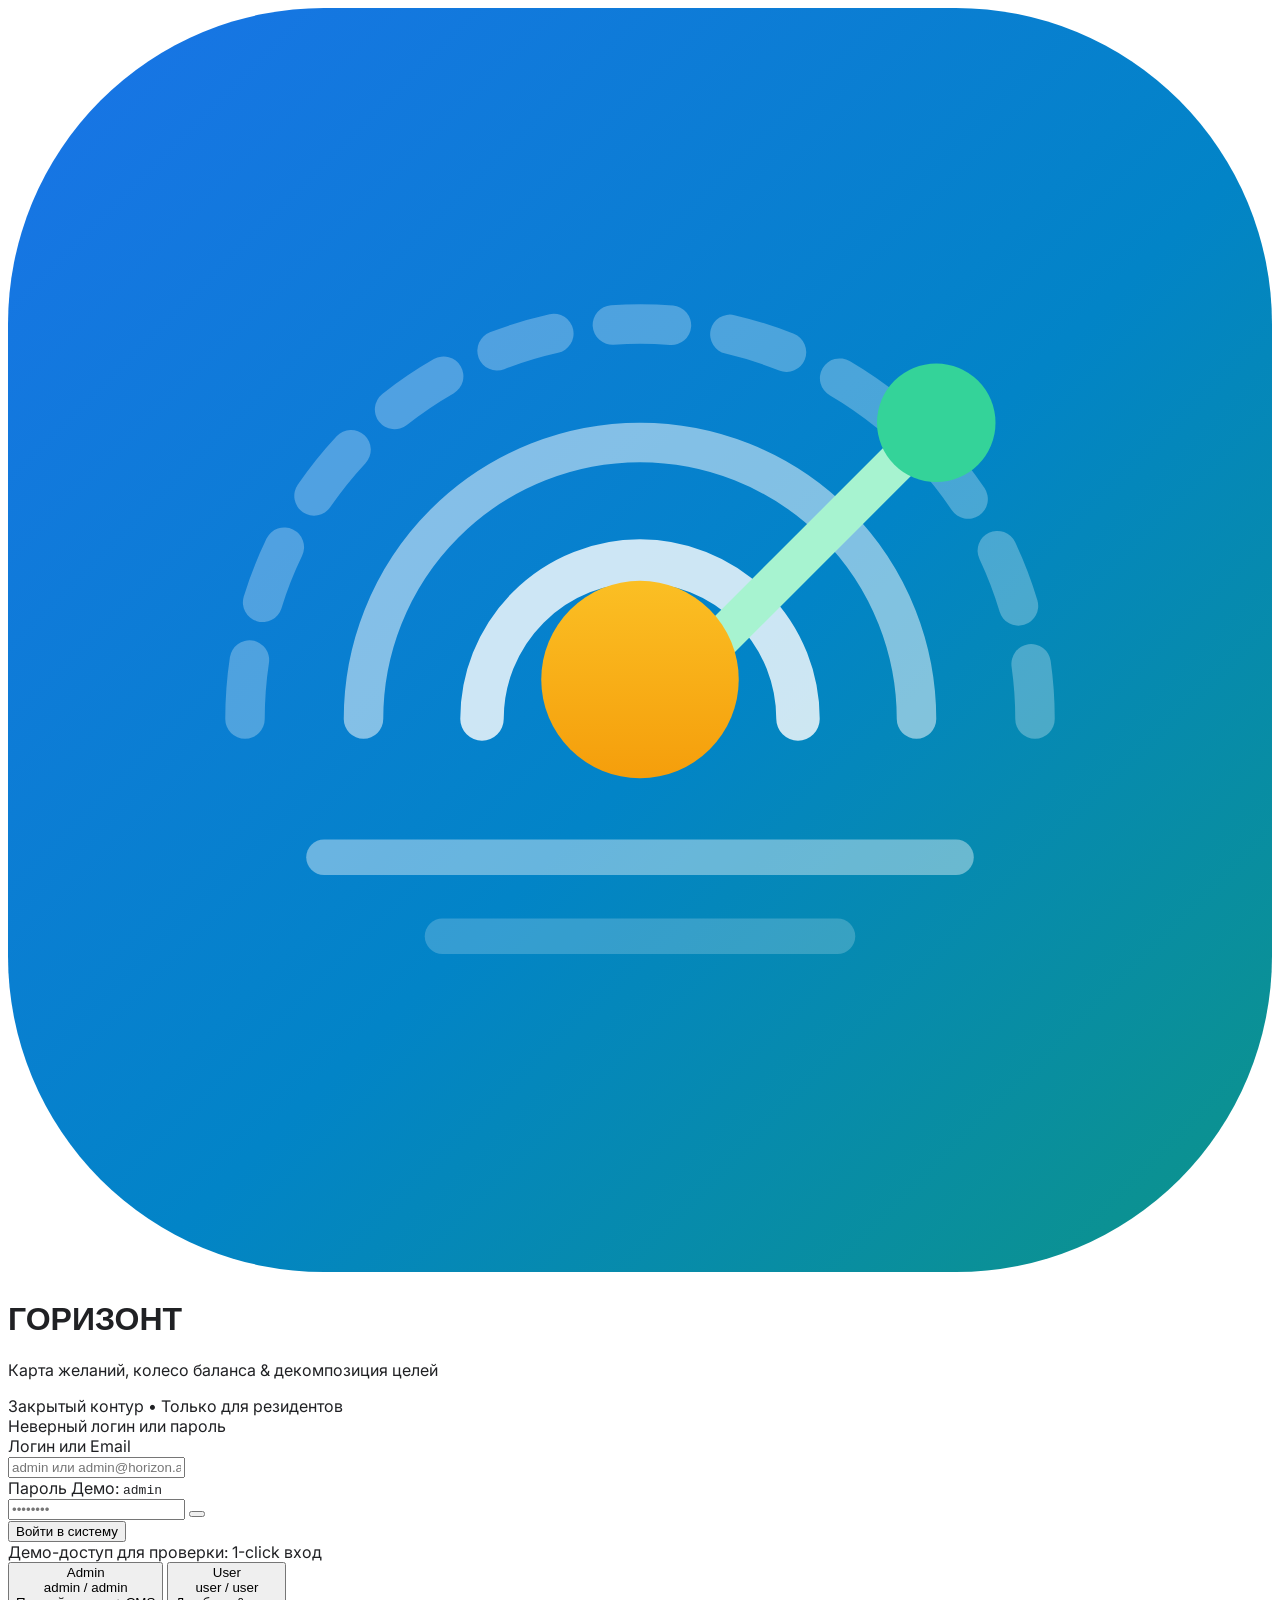
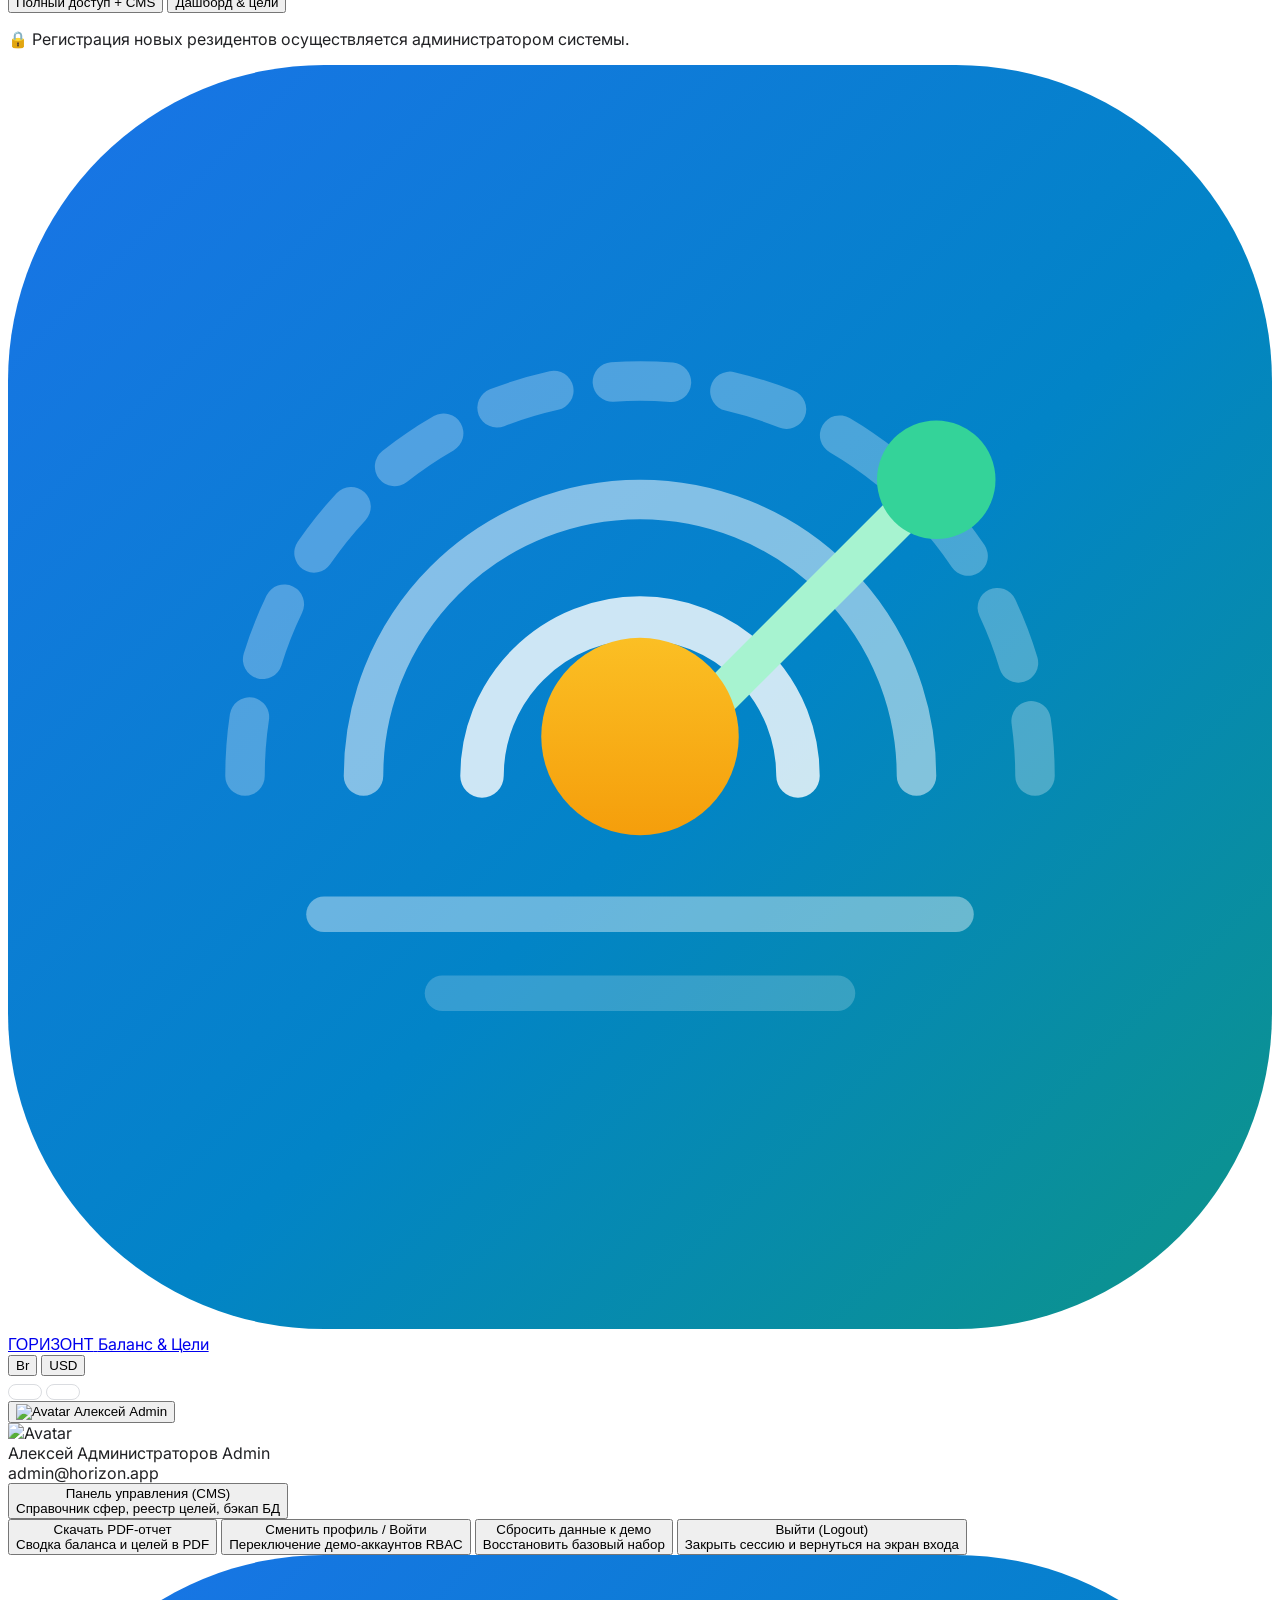
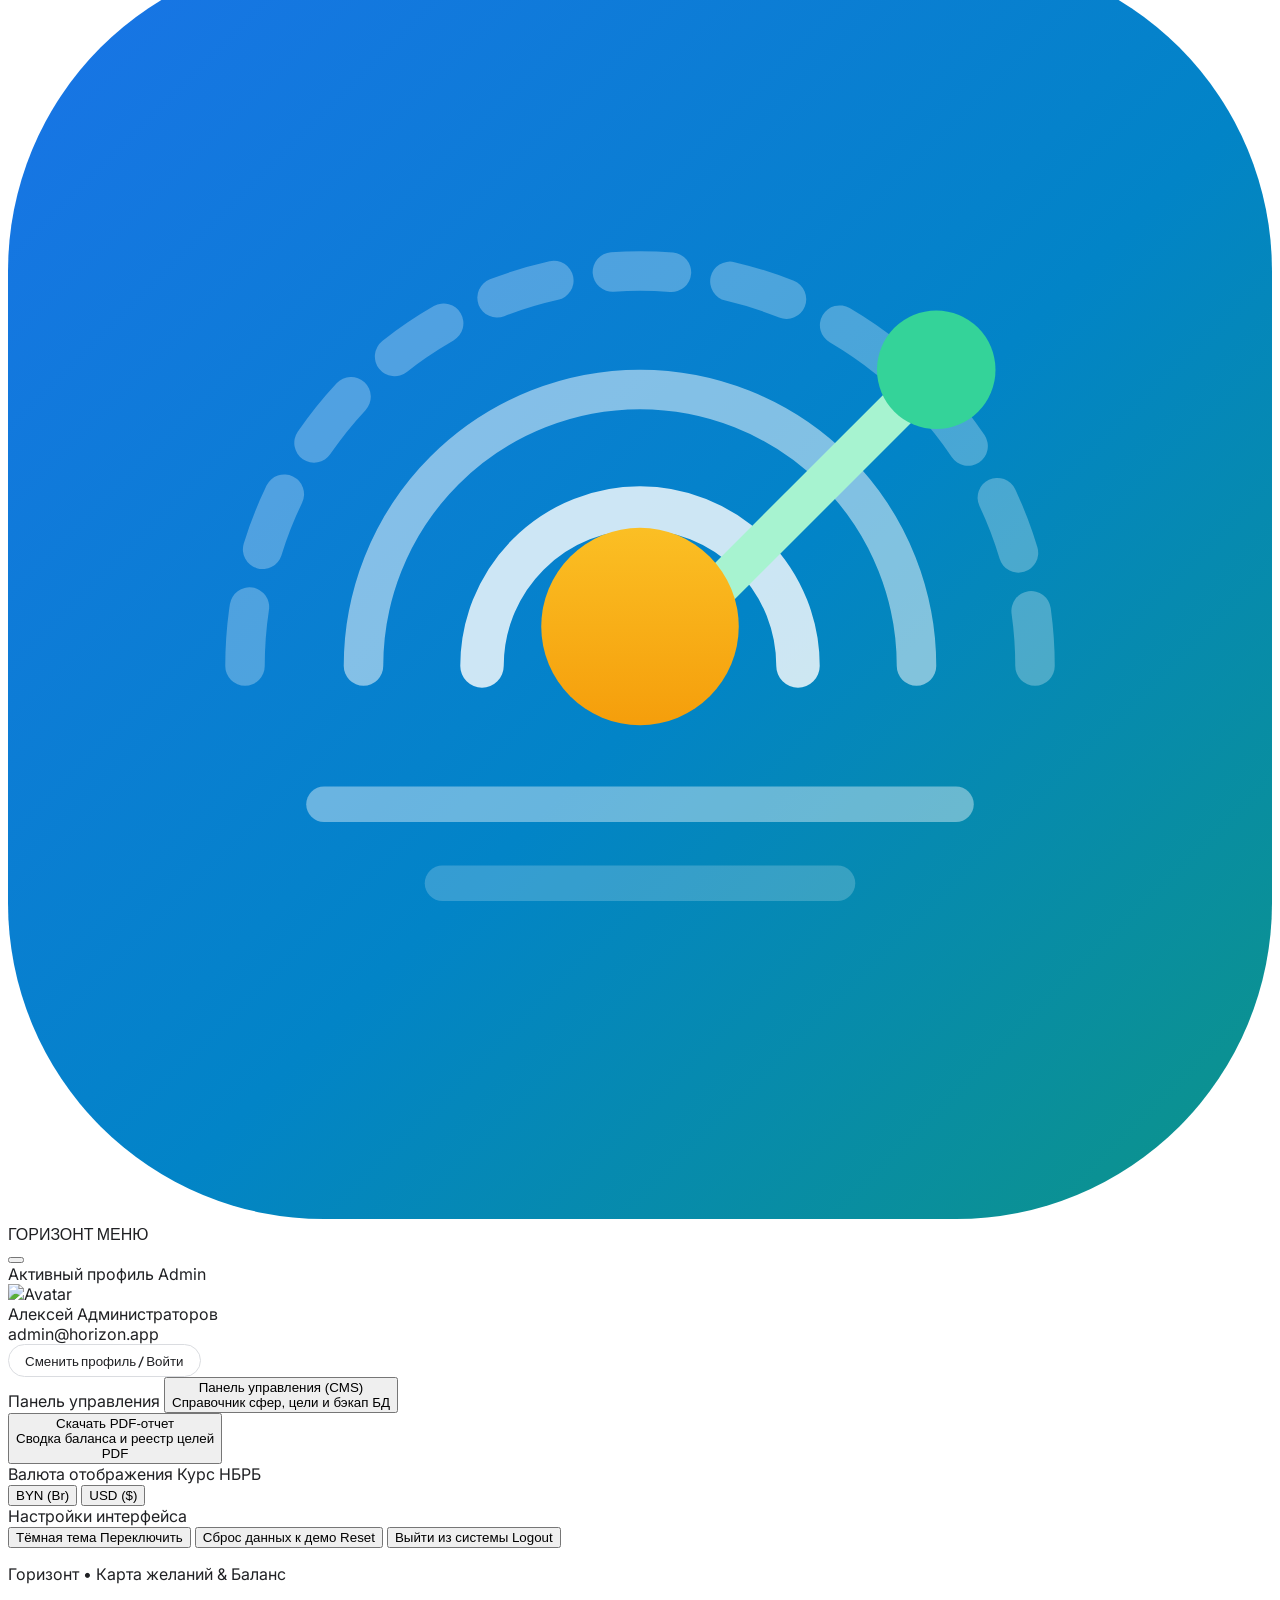
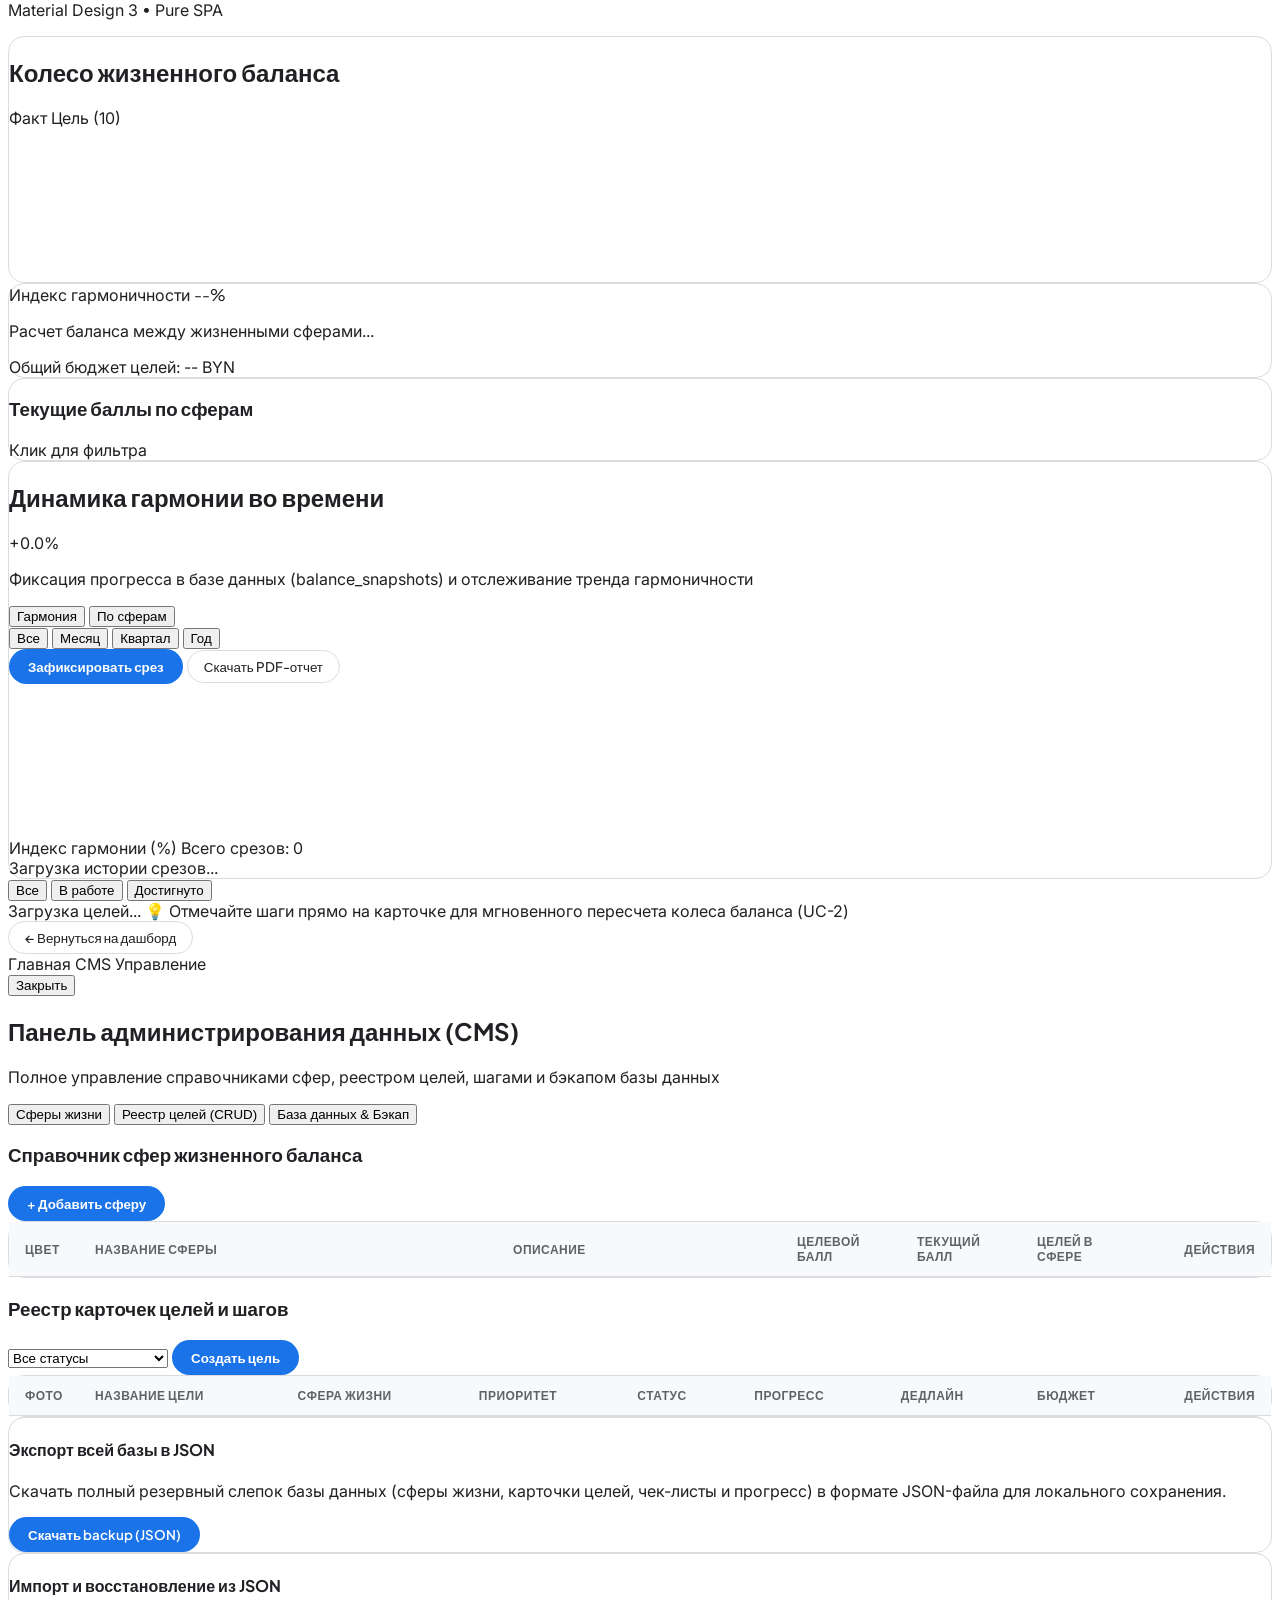
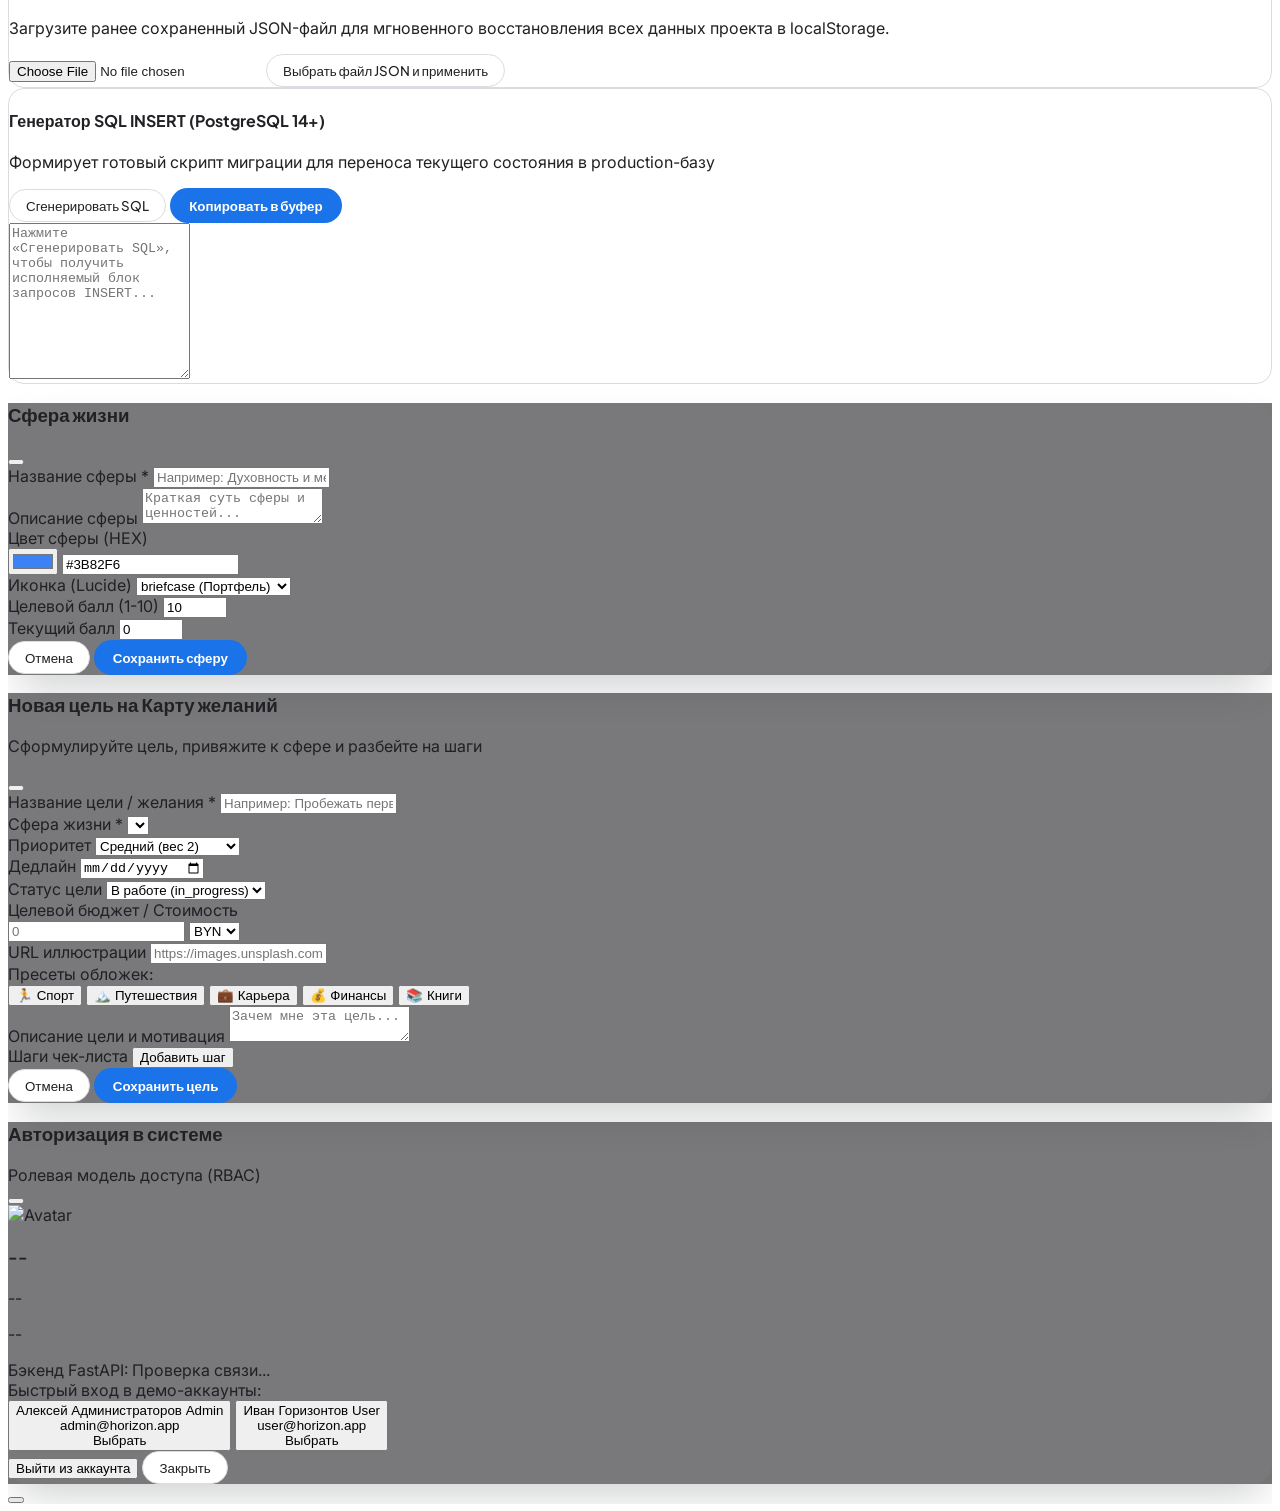
==== commit 604ab98b: "Add PDF report export module with ReportLab backend and frontend download button" ====
--- a/src/index.html
+++ b/src/index.html
@@ -42,6 +42,23 @@
     }
   </script>
 
+  <!-- Мгновенная инициализация сохраненной темы до рендера DOM (без FOUC / мигания) -->
+  <script>
+    (function() {
+      try {
+        const savedTheme = localStorage.getItem('horizont_theme');
+        const prefersDark = window.matchMedia && window.matchMedia('(prefers-color-scheme: dark)').matches;
+        if (savedTheme === 'dark' || (!savedTheme && prefersDark)) {
+          document.documentElement.classList.add('dark');
+          document.documentElement.setAttribute('data-theme', 'dark');
+        } else {
+          document.documentElement.classList.remove('dark');
+          document.documentElement.setAttribute('data-theme', 'light');
+        }
+      } catch (e) {}
+    })();
+  </script>
+
   <!-- Кастомные стили -->
   <link rel="stylesheet" href="styles.css">
 
@@ -207,7 +224,7 @@
   <!-- ============================================================================ -->
   <!-- ВЕРХНИЙ ХЕДЕР В СТИЛЕ GOOGLE FOR DEVELOPERS (Адаптивный Mobile First)        -->
   <!-- ============================================================================ -->
-  <header id="app-header" class="sticky top-0 z-30 bg-white/95 dark:bg-[#111827]/95 backdrop-blur-md border-b border-[#E8EAED] dark:border-[#1F2937] transition-all">
+  <header id="app-header" class="relative md:sticky md:top-0 z-30 bg-white/95 dark:bg-[#111827]/95 backdrop-blur-md border-b border-[#E8EAED] dark:border-[#1F2937] transition-all">
     <div class="max-w-7xl mx-auto px-2.5 sm:px-6 lg:px-8 h-16 flex items-center justify-between gap-1.5 sm:gap-3">
       
       <!-- ЛЕВАЯ ЧАСТЬ: Логотип «ГОРИЗОНТ» -->
@@ -301,6 +318,18 @@
               </button>
             </div>
 
+            <!-- Пункт меню: Скачать PDF-отчет -->
+            <button onclick="window.closeAllMenus(); window.exportBalanceReportPDF();" 
+                    class="w-full text-left p-2 rounded-xl text-xs font-semibold text-[#1A73E8] hover:bg-blue-50 dark:hover:bg-blue-950/40 flex items-center gap-2.5 transition-colors">
+              <div class="p-1.5 rounded-lg bg-blue-100 dark:bg-blue-950 text-[#1A73E8] shrink-0">
+                <i data-lucide="file-down" class="w-4 h-4"></i>
+              </div>
+              <div>
+                <div class="font-bold">Скачать PDF-отчет</div>
+                <div class="text-[10px] text-[#5F6368] dark:text-[#94A3B8] font-normal">Сводка баланса и целей в PDF</div>
+              </div>
+            </button>
+
             <!-- Пункт меню: Сменить профиль / Войти (RBAC) -->
             <button onclick="window.closeAllMenus(); window.openAuthModal();" 
                     class="w-full text-left p-2 rounded-xl text-xs font-medium text-[#202124] dark:text-white hover:bg-[#F1F3F4] dark:hover:bg-[#1F2937] flex items-center gap-2.5 transition-colors">
@@ -407,6 +436,22 @@
               <div class="font-bold">Панель управления (CMS)</div>
               <div class="text-[10px] text-[#5F6368] dark:text-[#94A3B8] font-normal">Справочник сфер, цели и бэкап БД</div>
             </div>
+          </button>
+        </div>
+
+        <!-- Кнопка экспорта в PDF (Mobile) -->
+        <div>
+          <button type="button" 
+                  onclick="window.closeMobileDrawer(); window.exportBalanceReportPDF();" 
+                  class="w-full p-2.5 rounded-xl border border-blue-200 dark:border-blue-900 bg-blue-50/70 dark:bg-blue-950/40 text-xs font-semibold text-[#1A73E8] dark:text-[#60A5FA] hover:bg-blue-100 dark:hover:bg-blue-900/50 flex items-center justify-between transition-all shadow-xs">
+            <div class="flex items-center gap-2.5">
+              <i data-lucide="file-down" class="w-4 h-4 text-[#1A73E8] dark:text-[#60A5FA]"></i>
+              <div class="text-left">
+                <div class="font-bold">Скачать PDF-отчет</div>
+                <div class="text-[10px] text-[#5F6368] dark:text-[#94A3B8] font-normal">Сводка баланса и реестр целей</div>
+              </div>
+            </div>
+            <span class="text-[10px] px-2 py-0.5 rounded-md bg-[#1A73E8] text-white font-mono font-bold">PDF</span>
           </button>
         </div>
 
@@ -648,6 +693,16 @@
                   title="Зафиксировать текущие баллы сфер в таблице balance_snapshots">
             <i data-lucide="camera" class="w-3.5 h-3.5"></i>
             <span>Зафиксировать срез</span>
+          </button>
+
+          <!-- Кнопка экспорта в PDF -->
+          <button type="button" 
+                  id="export-pdf-btn"
+                  onclick="window.exportBalanceReportPDF()" 
+                  class="google-btn-outlined text-xs py-1.5 px-3 flex items-center gap-1.5 border-[#1A73E8] text-[#1A73E8] hover:bg-blue-50 dark:hover:bg-blue-950/40 shadow-xs transition-all font-semibold rounded-full"
+                  title="Сформировать и скачать официальный корпоративный отчет в формате PDF">
+            <i data-lucide="file-down" class="w-3.5 h-3.5"></i>
+            <span>Скачать PDF-отчет</span>
           </button>
         </div>
       </div>
--- a/src/styles.css
+++ b/src/styles.css
@@ -245,7 +245,7 @@
 }
 
 .dark .google-table tbody tr:hover {
-  background-color: #1F2937/50;
+  background-color: rgba(31, 41, 55, 0.5);
 }
 
 /* Заголовок карточки цели */
